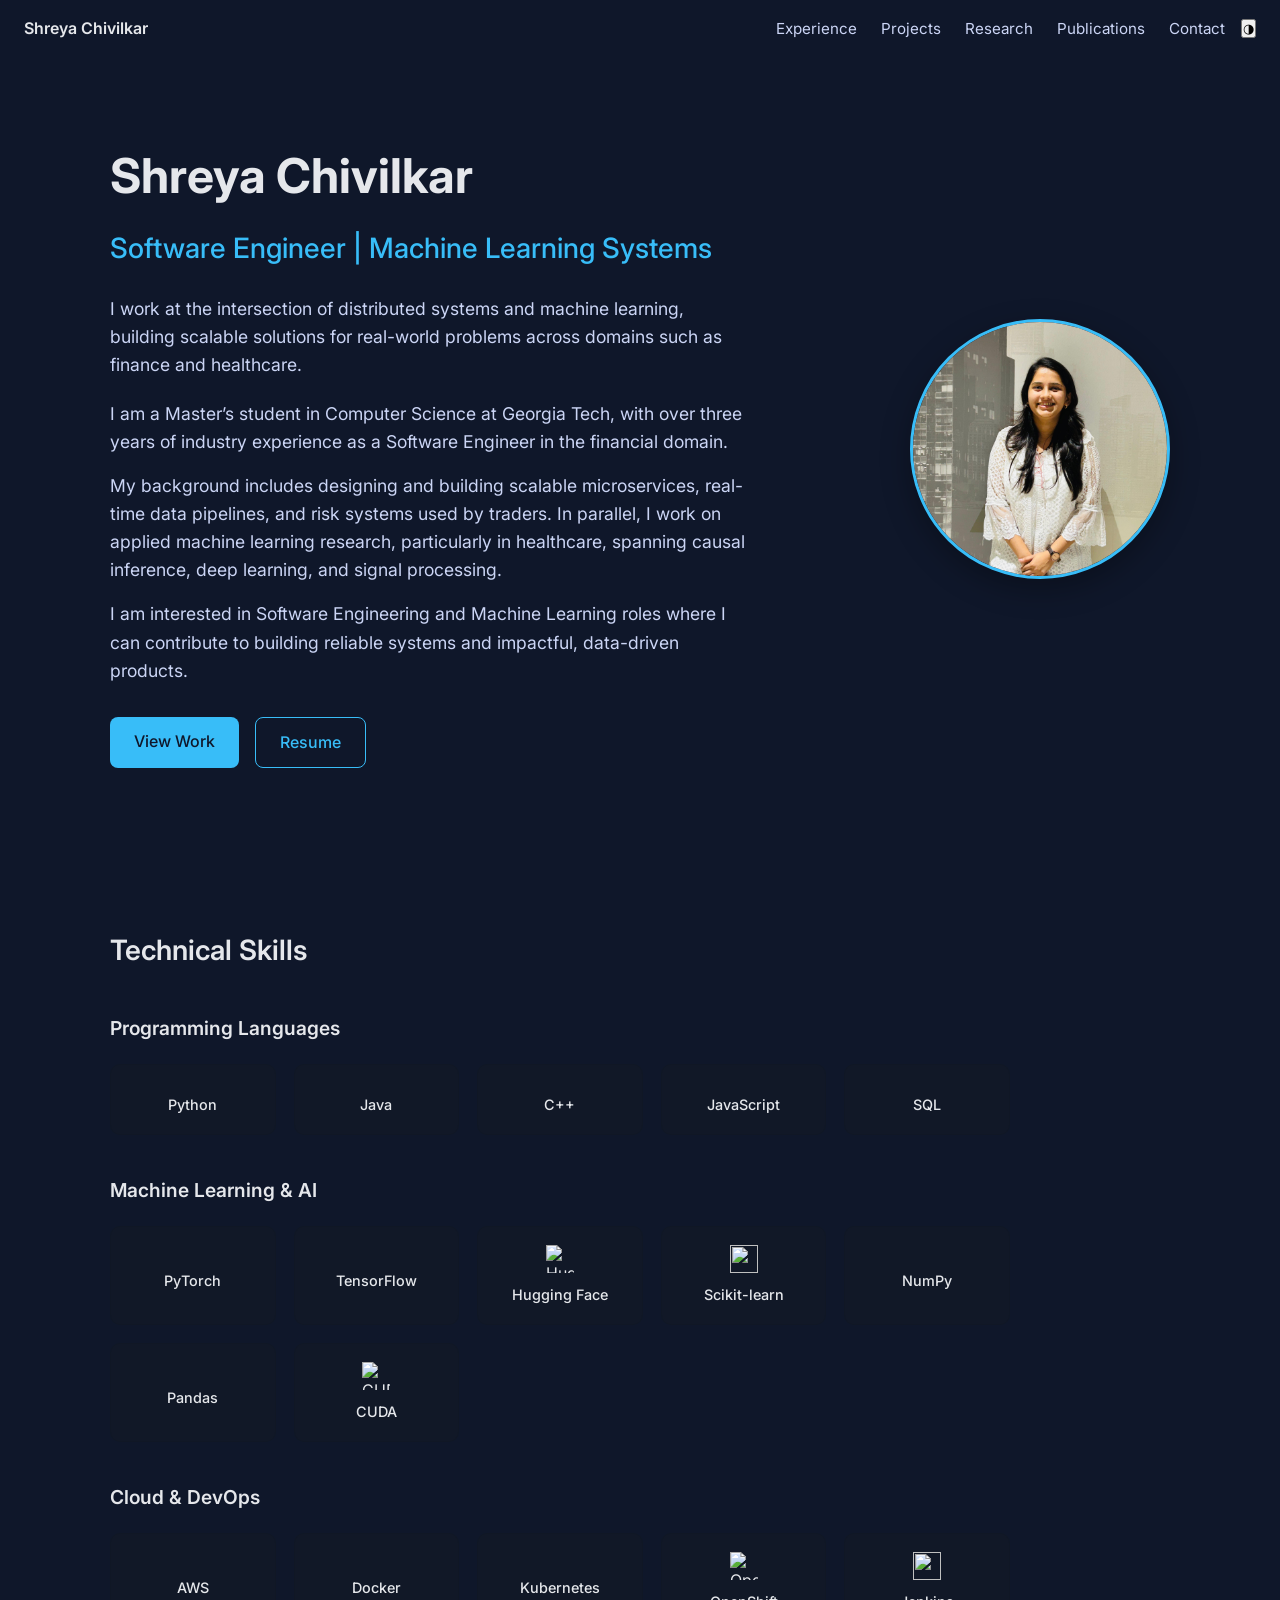
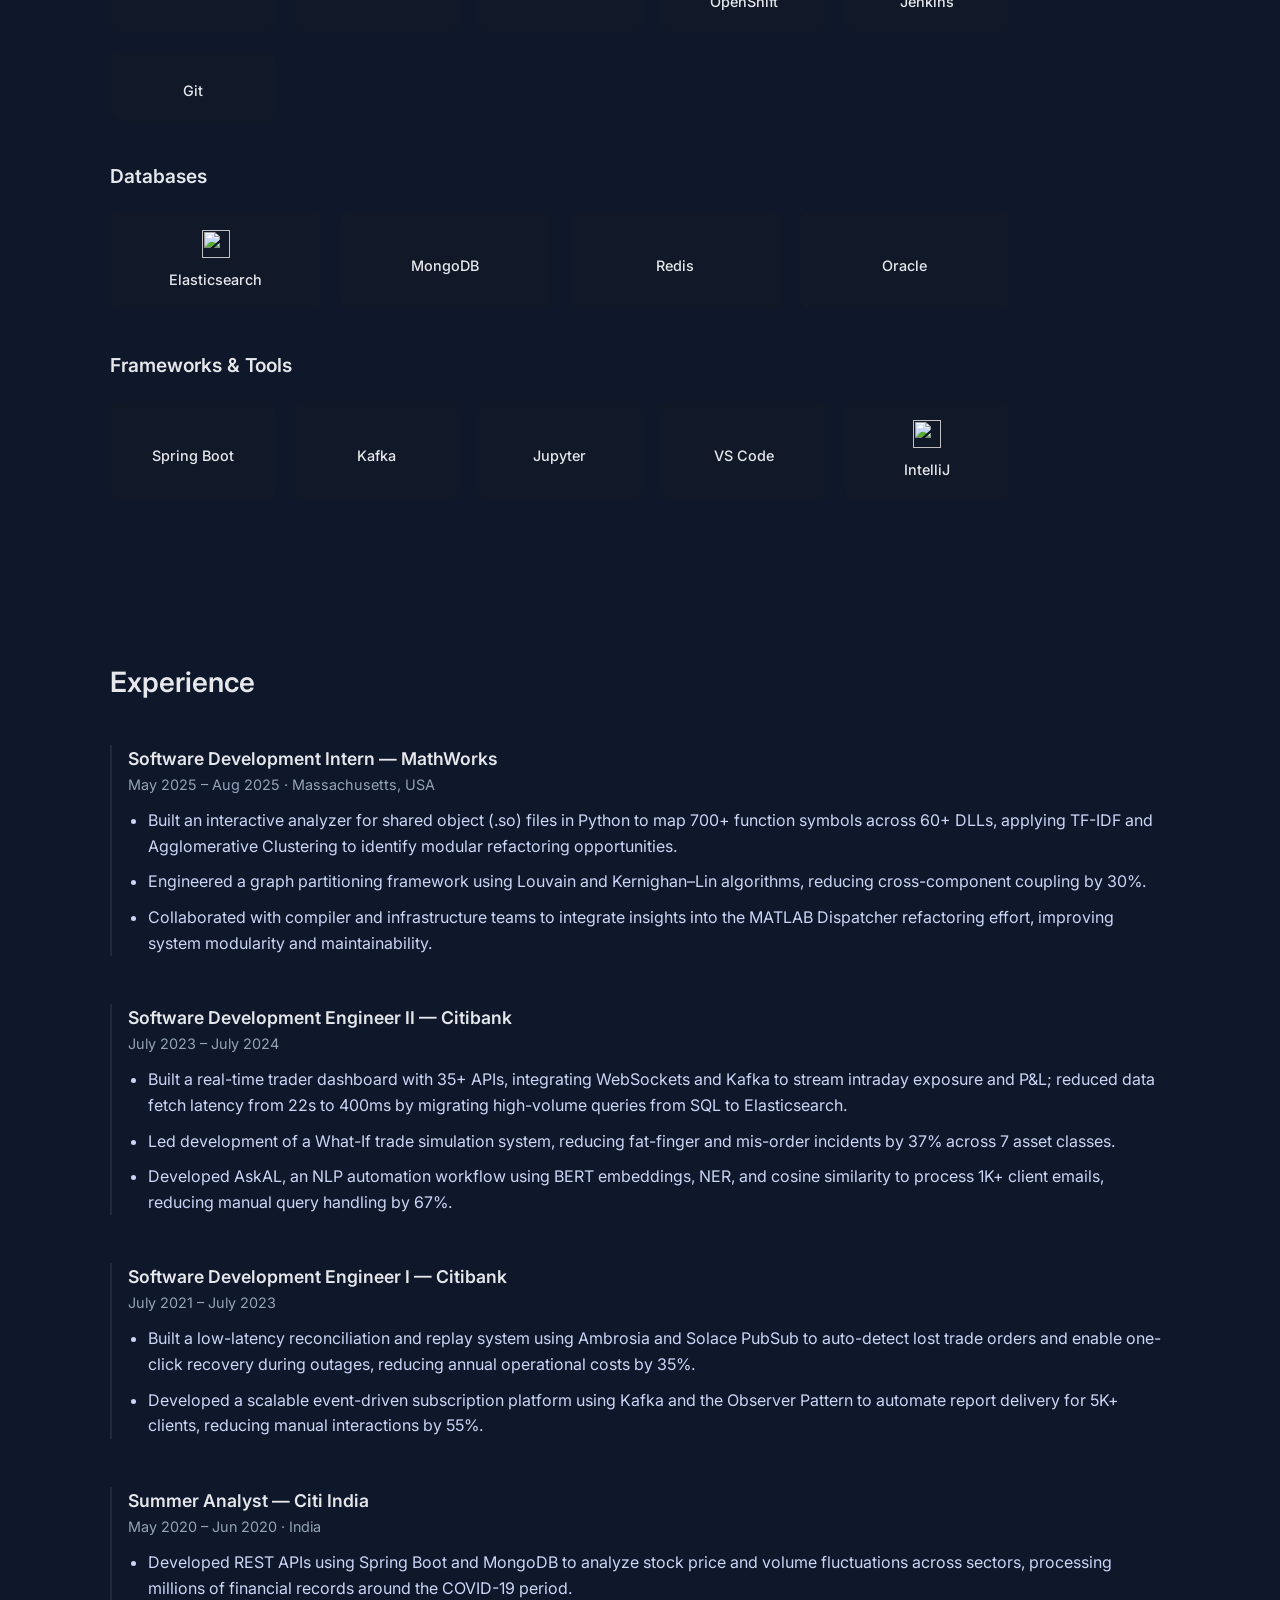
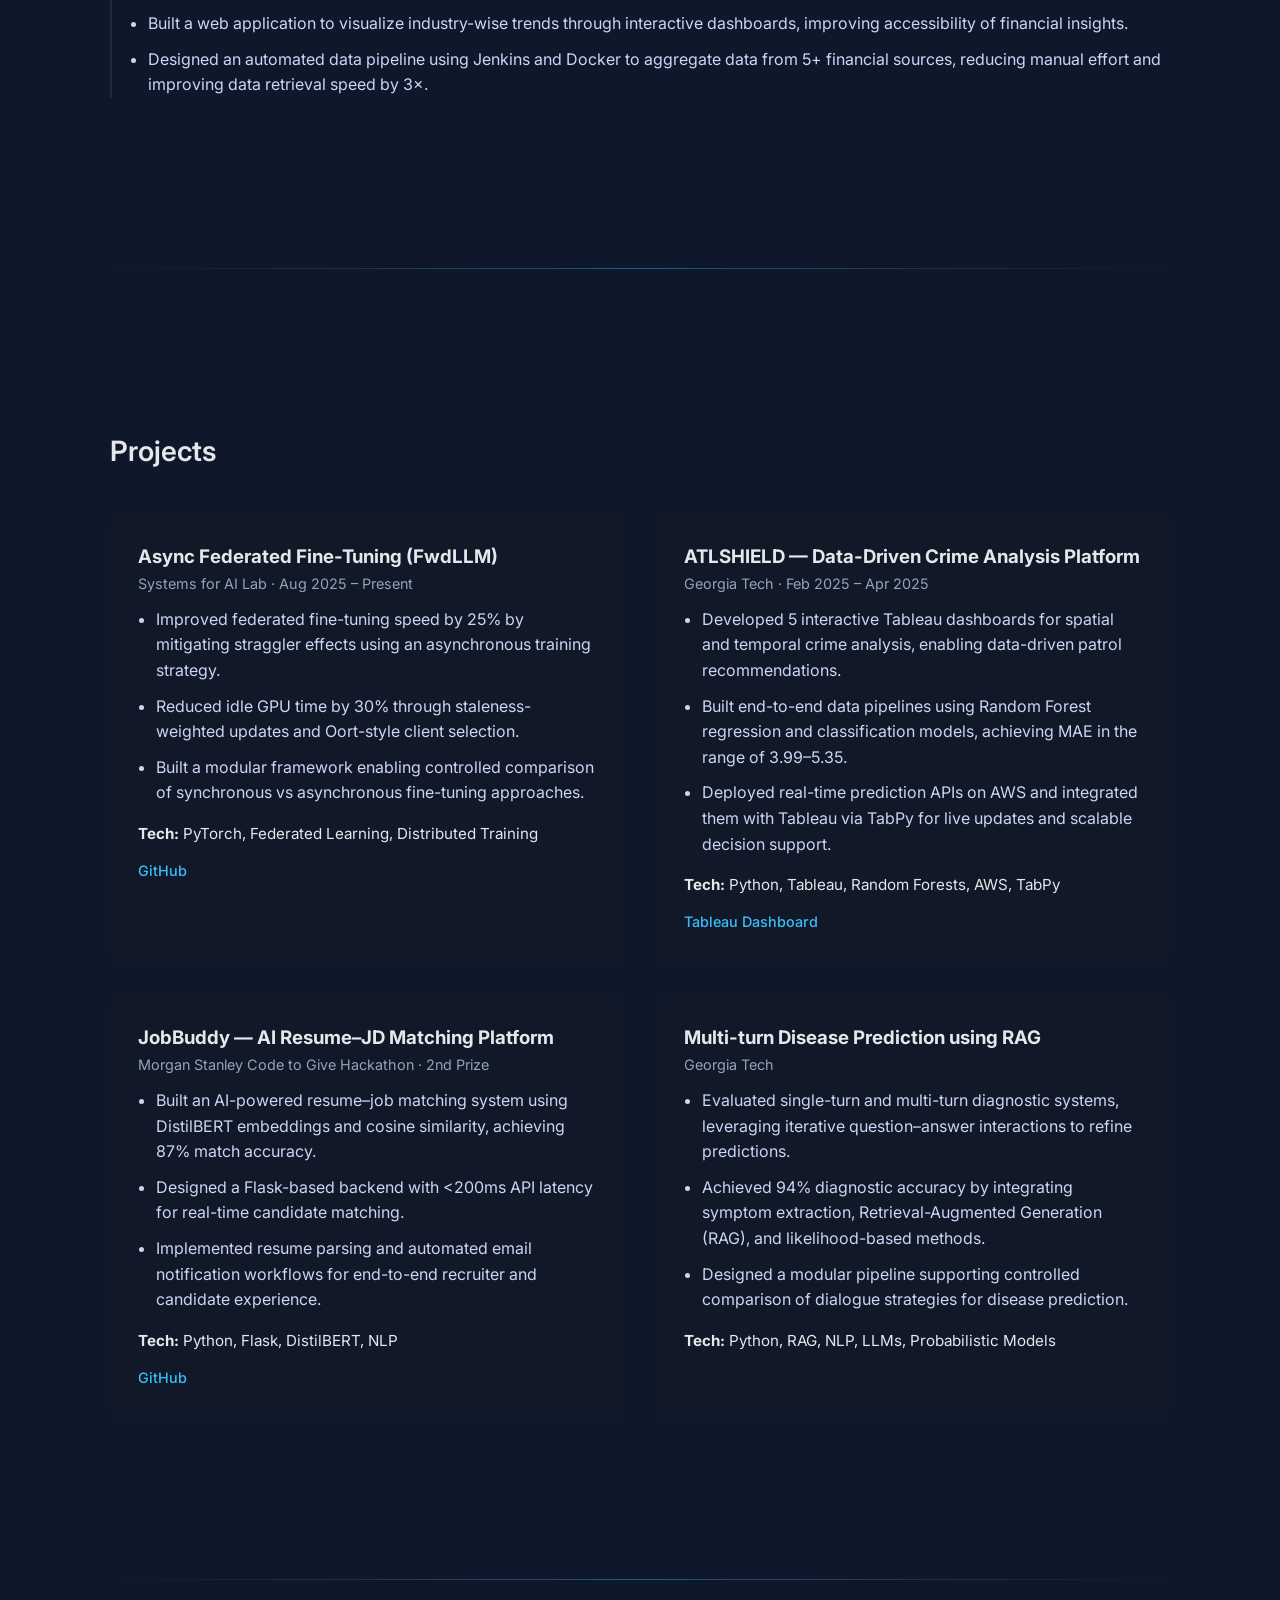
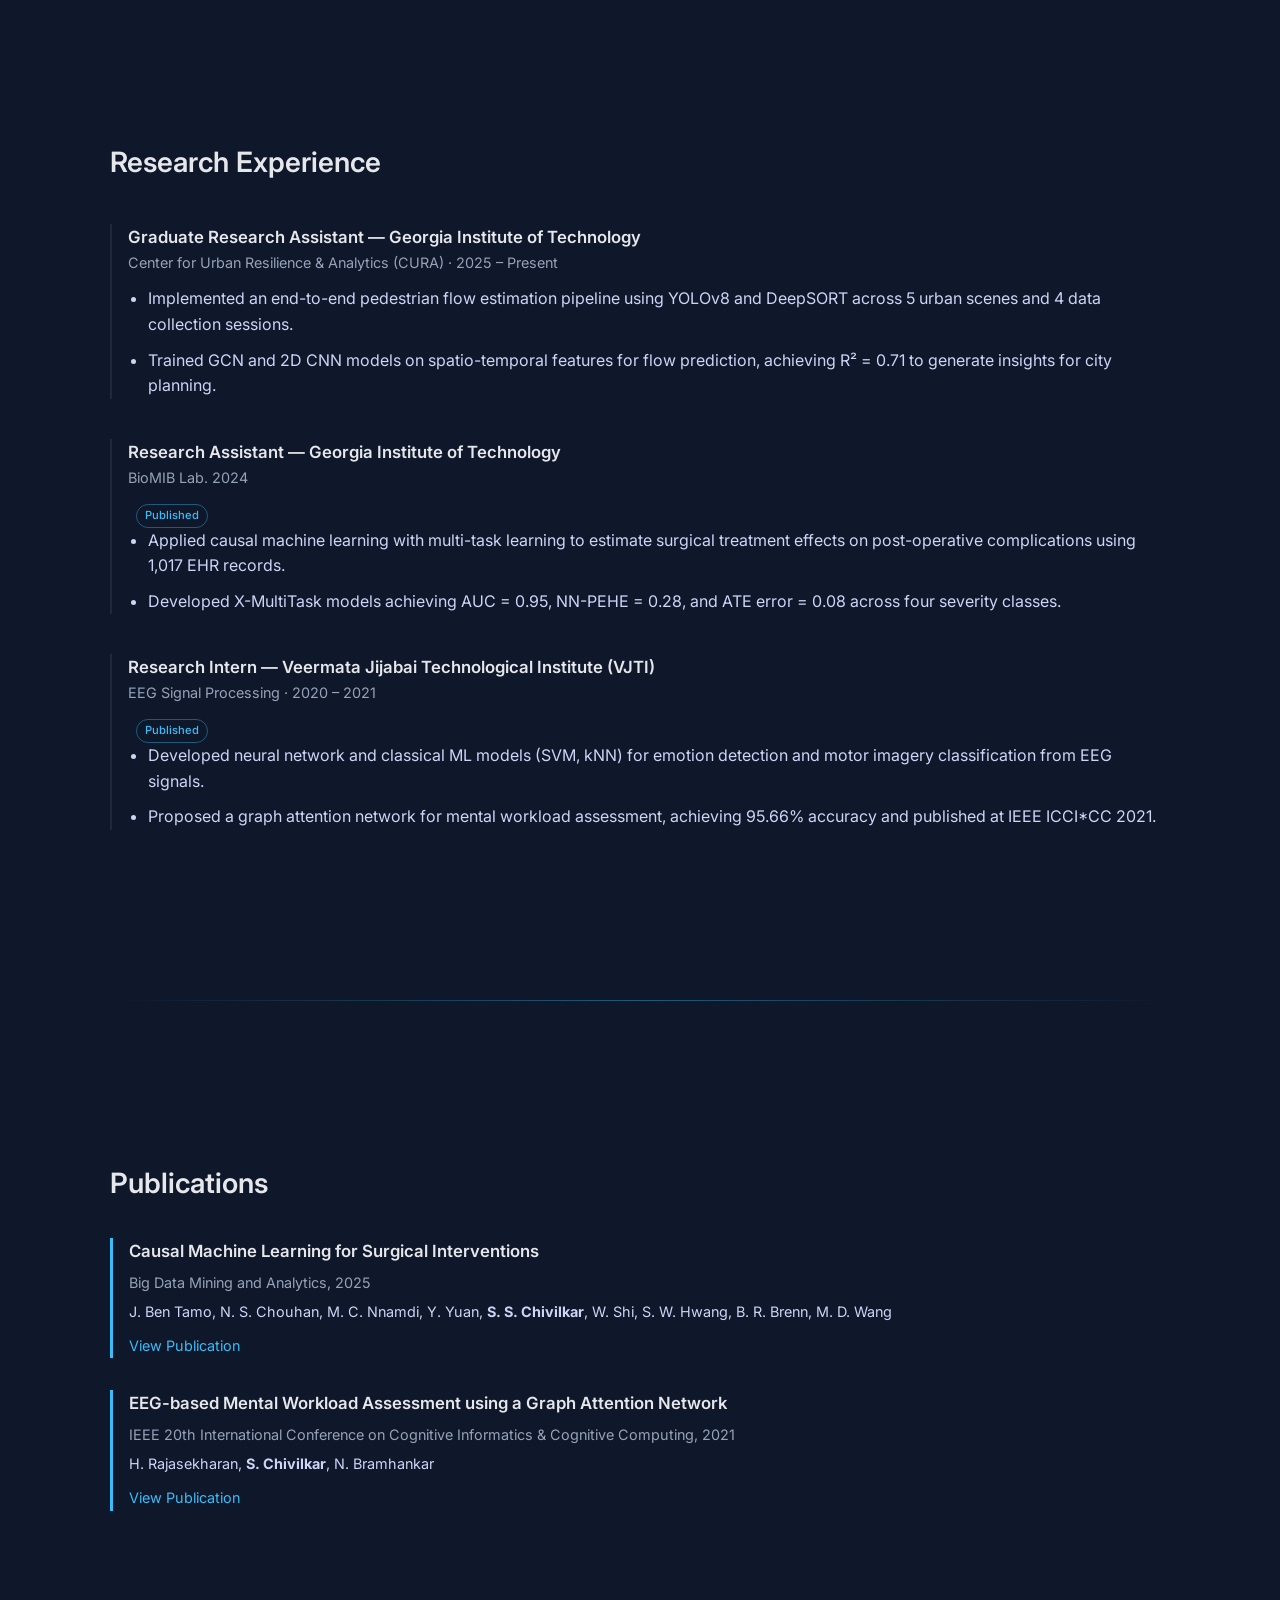
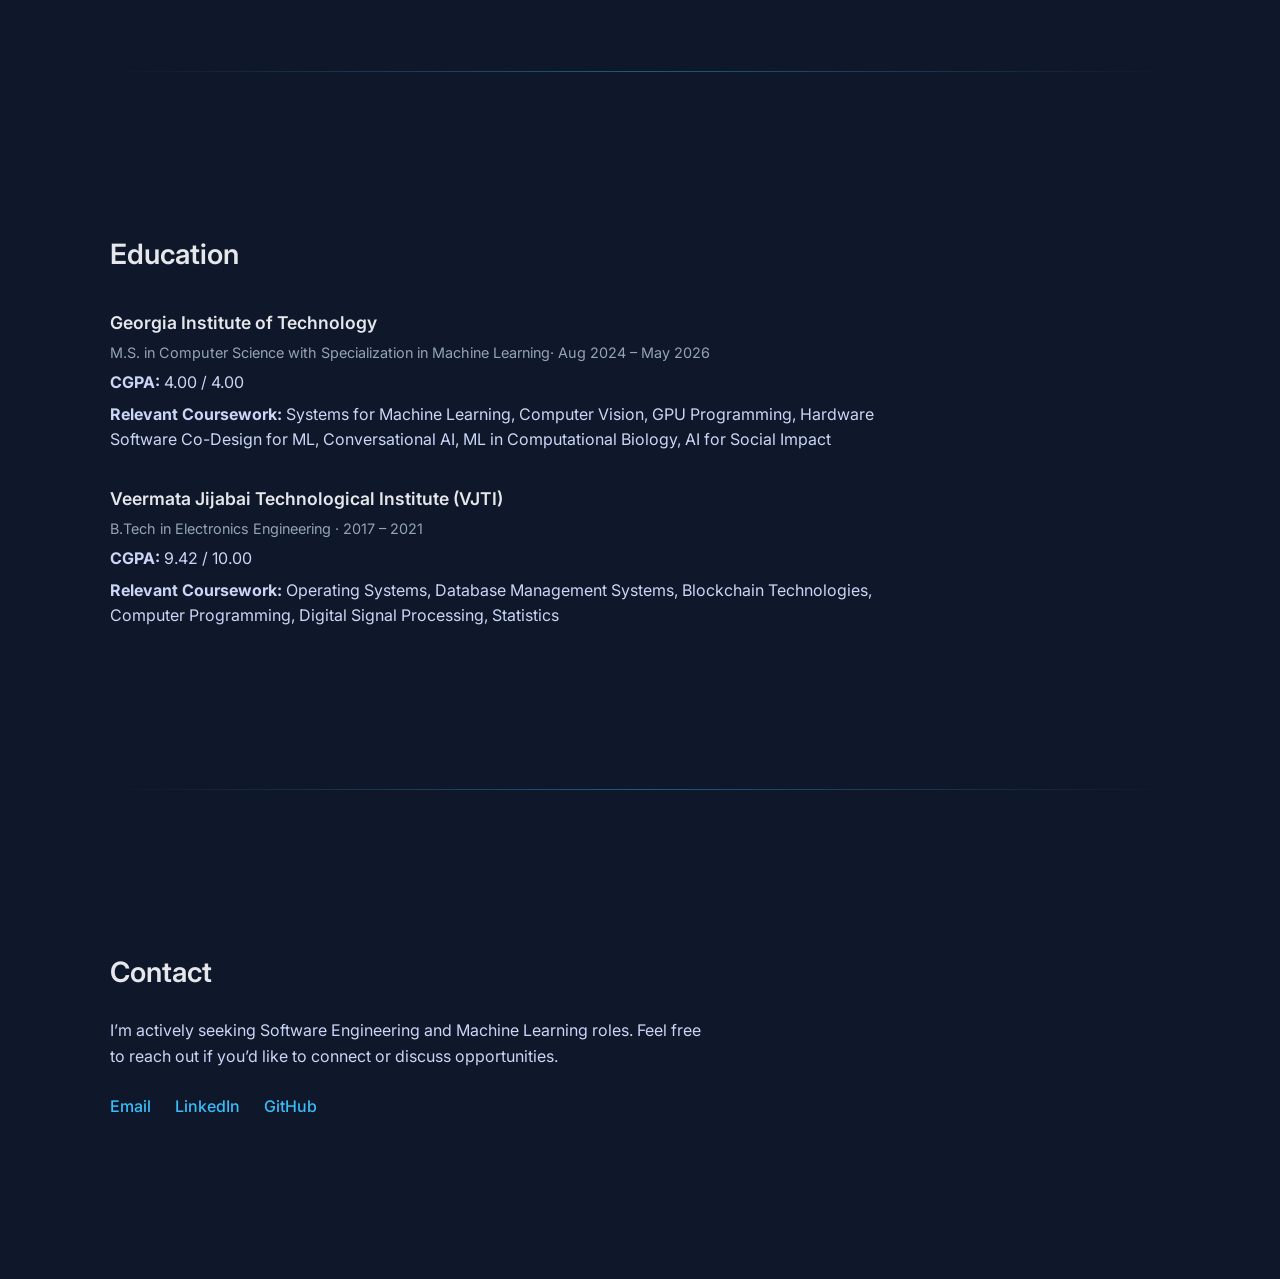
==== index.html @ 99766d51 "Added icons for skills" ====
<!DOCTYPE html>
<html lang="en">

<head>
    <meta charset="UTF-8" />
    <meta name="viewport" content="width=device-width, initial-scale=1.0" />
    <title>Shreya Chivilkar | Software Engineer</title>
    <link rel="preconnect" href="https://fonts.googleapis.com">
    <link rel="preconnect" href="https://fonts.gstatic.com" crossorigin>
    <link href="https://fonts.googleapis.com/css2?family=Inter:wght@300;400;500;600;700&display=swap" rel="stylesheet">
    <link rel="stylesheet" href="https://cdn.jsdelivr.net/gh/devicons/devicon@latest/devicon.min.css">
    <link rel="stylesheet" href="css/main.css" />
    <script src="js/main.js" defer></script>
</head>

<body>

    <header id="header">
        <nav class="navbar">
            <div class="nav-logo">Shreya Chivilkar</div>

            <button class="nav-toggle">☰</button>

            <div class="nav-right">
                <ul class="nav-links">
                    <li><a href="#experience">Experience</a></li>
                    <li><a href="#projects">Projects</a></li>
                    <li><a href="#research">Research</a></li>
                    <li><a href="#publications">Publications</a></li>
                    <li><a href="#contact">Contact</a></li>
                </ul>

                <button id="theme-toggle" class="theme-toggle" aria-label="Toggle theme">
                    ◑
                </button>

            </div>
        </nav>


    </header>


    <main>
        <section id="hero">
            <div class="hero-container">

                <div class="hero-text">
                    <h1>Shreya Chivilkar</h1>

                    <h2>Software Engineer | Machine Learning Systems</h2>

                    <p class="hero-tagline">
                        I work at the intersection of distributed systems and machine learning,
                        building scalable solutions for real-world problems across domains such
                        as finance and healthcare.
                    </p>

                    <div class="hero-about">
                        <p>
                            I am a Master’s student in Computer Science at Georgia Tech, with over three
                            years of industry experience as a Software Engineer in the financial domain.
                        </p>

                        <p>
                            My background includes designing and building scalable microservices,
                            real-time data pipelines, and risk systems used by traders. In parallel,
                            I work on applied machine learning research, particularly in healthcare,
                            spanning causal inference, deep learning, and signal processing.
                        </p>

                        <p>
                            I am interested in Software Engineering and Machine Learning roles where
                            I can contribute to building reliable systems and impactful,
                            data-driven products.
                        </p>
                    </div>

                    <div class="hero-actions">
                        <a href="#projects" class="btn primary">View Work</a>
                        <a href="assets/resume/Shreya_Chivilkar_Resume.pdf" class="btn secondary"
                            target="_blank">Resume</a>
                    </div>
                </div>

                <div class="hero-photo">
                    <img src="assets/images/shreya.jpeg" alt="Shreya Chivilkar">
                </div>

            </div>
        </section>



        <section id="skills" class="fade-in">

            <h2>Technical Skills</h2>

            <div class="skills-section">

                <h3>Programming Languages</h3>
                <div class="skills-grid-icons">

                    <div class="skill-tile">
                        <i class="devicon-python-plain colored"></i>
                        <span>Python</span>
                    </div>

                    <div class="skill-tile">
                        <i class="devicon-java-plain colored"></i>
                        <span>Java</span>
                    </div>

                    <div class="skill-tile">
                        <i class="devicon-cplusplus-plain colored"></i>
                        <span>C++</span>
                    </div>

                    <div class="skill-tile">
                        <i class="devicon-javascript-plain colored"></i>
                        <span>JavaScript</span>
                    </div>

                    <div class="skill-tile">
                        <i class="devicon-mysql-plain colored"></i>
                        <span>SQL</span>
                    </div>

                </div>


                <h3>Machine Learning & AI</h3>
                <div class="skills-grid-icons">

                    <div class="skill-tile">
                        <i class="devicon-pytorch-original colored"></i>
                        <span>PyTorch</span>
                    </div>

                    <div class="skill-tile">
                        <i class="devicon-tensorflow-original colored"></i>
                        <span>TensorFlow</span>
                    </div>

                    <div class="skill-tile">

                        <img src="https://cdn.simpleicons.org/huggingface" class="skill-icon" alt="Hugging Face">

                        <span>Hugging Face</span>

                    </div>
                    <div class="skill-tile">
                        <img src="https://cdn.simpleicons.org/scikitlearn" class="skill-icon">
                        <span>Scikit-learn</span>

                    </div>

                    <div class="skill-tile">
                        <i class="devicon-numpy-plain colored"></i>
                        <span>NumPy</span>
                    </div>


                    <div class="skill-tile">
                        <i class="devicon-pandas-plain colored"></i>
                        <span>Pandas</span>
                    </div>

                    <div class="skill-tile">

                        <img src="https://cdn.simpleicons.org/nvidia" class="skill-icon" alt="CUDA">

                        <span>CUDA</span>

                    </div>

                </div>


                <h3>Cloud & DevOps</h3>
                <div class="skills-grid-icons">

                    <div class="skill-tile">
                        <i class="devicon-amazonwebservices-plain colored"></i>
                        <span>AWS</span>
                    </div>

                    <div class="skill-tile">
                        <i class="devicon-docker-plain colored"></i>
                        <span>Docker</span>
                    </div>

                    <div class="skill-tile">
                        <i class="devicon-kubernetes-plain colored"></i>
                        <span>Kubernetes</span>
                    </div>

                    <div class="skill-tile">

                        <img src="https://cdn.simpleicons.org/redhatopenshift" class="skill-icon" alt="OpenShift">

                        <span>OpenShift</span>

                    </div>


                    <div class="skill-tile">
                        <img src="https://cdn.simpleicons.org/jenkins" class="skill-icon">
                        <span>Jenkins</span>

                    </div>


                    <div class="skill-tile">
                        <i class="devicon-git-plain colored"></i>
                        <span>Git</span>
                    </div>

                </div>


                <h3>Databases</h3>
                <div class="skills-grid-icons">

                    <div class="skill-tile">

                        <img src="https://cdn.simpleicons.org/elasticsearch" class="skill-icon">
                        <span>Elasticsearch</span>


                    </div>


                    <div class="skill-tile">
                        <i class="devicon-mongodb-plain colored"></i>
                        <span>MongoDB</span>
                    </div>

                    <div class="skill-tile">
                        <i class="devicon-redis-plain colored"></i>
                        <span>Redis</span>
                    </div>

                    <div class="skill-tile">
                        <i class="devicon-oracle-original colored"></i>
                        <span>Oracle</span>
                    </div>

                </div>

                <h3>Frameworks & Tools</h3>

                <div class="skills-grid-icons">

                    <div class="skill-tile">
                        <i class="devicon-spring-plain colored"></i>
                        <span>Spring Boot</span>
                    </div>

                    <div class="skill-tile">
                        <i class="devicon-apachekafka-original colored"></i>
                        <span>Kafka</span>
                    </div>

                    <div class="skill-tile">
                        <i class="devicon-jupyter-plain colored"></i>
                        <span>Jupyter</span>
                    </div>

                    <div class="skill-tile">
                        <i class="devicon-vscode-plain colored"></i>
                        <span>VS Code</span>
                    </div>

                    <div class="skill-tile">
                        <img src="https://cdn.simpleicons.org/intellijidea" class="skill-icon">
                        <span>IntelliJ</span>

                    </div>
                </div>
            </div>

        </section>


        <section id="experience" class="fade-in">
            <h2>Experience</h2>

            <div class="experience-item">
                <h3>Software Development Intern — MathWorks</h3>
                <span class="experience-meta">May 2025 – Aug 2025 · Massachusetts, USA</span>
                <ul>
                    <li>
                        Built an interactive analyzer for shared object (.so) files in Python to
                        map 700+ function symbols across 60+ DLLs, applying TF-IDF and Agglomerative
                        Clustering to identify modular refactoring opportunities.
                    </li>
                    <li>
                        Engineered a graph partitioning framework using Louvain and Kernighan–Lin
                        algorithms, reducing cross-component coupling by 30%.
                    </li>
                    <li>
                        Collaborated with compiler and infrastructure teams to integrate insights
                        into the MATLAB Dispatcher refactoring effort, improving system modularity
                        and maintainability.
                    </li>
                </ul>
            </div>

            <div class="experience-item">
                <h3>Software Development Engineer II — Citibank</h3>
                <span class="experience-meta">July 2023 – July 2024</span>
                <ul>
                    <li>
                        Built a real-time trader dashboard with 35+ APIs, integrating WebSockets
                        and Kafka to stream intraday exposure and P&L; reduced data fetch latency
                        from 22s to 400ms by migrating high-volume queries from SQL to Elasticsearch.
                    </li>
                    <li>
                        Led development of a What-If trade simulation system, reducing fat-finger
                        and mis-order incidents by 37% across 7 asset classes.
                    </li>
                    <li>
                        Developed AskAL, an NLP automation workflow using BERT embeddings, NER,
                        and cosine similarity to process 1K+ client emails, reducing manual
                        query handling by 67%.
                    </li>
                </ul>
            </div>

            <div class="experience-item">
                <h3>Software Development Engineer I — Citibank</h3>
                <span class="experience-meta">July 2021 – July 2023</span>
                <ul>
                    <li>
                        Built a low-latency reconciliation and replay system using Ambrosia and
                        Solace PubSub to auto-detect lost trade orders and enable one-click recovery
                        during outages, reducing annual operational costs by 35%.
                    </li>
                    <li>
                        Developed a scalable event-driven subscription platform using Kafka and
                        the Observer Pattern to automate report delivery for 5K+ clients, reducing
                        manual interactions by 55%.
                    </li>
                </ul>
            </div>
            <div class="experience-item">
                <h3>Summer Analyst — Citi India</h3>
                <span class="experience-meta">May 2020 – Jun 2020 · India</span>
                <ul>
                    <li>
                        Developed REST APIs using Spring Boot and MongoDB to analyze stock price
                        and volume fluctuations across sectors, processing millions of financial
                        records around the COVID-19 period.
                    </li>
                    <li>
                        Built a web application to visualize industry-wise trends through
                        interactive dashboards, improving accessibility of financial insights.
                    </li>
                    <li>
                        Designed an automated data pipeline using Jenkins and Docker to aggregate
                        data from 5+ financial sources, reducing manual effort and improving data
                        retrieval speed by 3×.
                    </li>
                </ul>
            </div>

        </section>

        <div class="section-divider"></div>

        <section id="projects" class="fade-in">
            <h2>Projects</h2>

            <div class="projects-grid">

                <div class="project-card">
                    <h3>Async Federated Fine-Tuning (FwdLLM)</h3>
                    <span class="project-meta">Systems for AI Lab · Aug 2025 – Present</span>
                    <ul>
                        <li>
                            Improved federated fine-tuning speed by 25% by mitigating straggler
                            effects using an asynchronous training strategy.
                        </li>
                        <li>
                            Reduced idle GPU time by 30% through staleness-weighted updates and
                            Oort-style client selection.
                        </li>
                        <li>
                            Built a modular framework enabling controlled comparison of synchronous
                            vs asynchronous fine-tuning approaches.
                        </li>
                    </ul>
                    <p class="project-tech">
                        <strong>Tech:</strong> PyTorch, Federated Learning, Distributed Training
                    </p>
                    <p class="project-links">
                        <a href="https://github.com/dhruvsgarg/flame/tree/dg-fork-main" target="_blank">GitHub</a>
                    </p>

                </div>

                <div class="project-card">
                    <h3>ATLSHIELD — Data-Driven Crime Analysis Platform</h3>
                    <span class="project-meta">Georgia Tech · Feb 2025 – Apr 2025</span>
                    <ul>
                        <li>
                            Developed 5 interactive Tableau dashboards for spatial and temporal
                            crime analysis, enabling data-driven patrol recommendations.
                        </li>
                        <li>
                            Built end-to-end data pipelines using Random Forest regression and
                            classification models, achieving MAE in the range of 3.99–5.35.
                        </li>
                        <li>
                            Deployed real-time prediction APIs on AWS and integrated them with
                            Tableau via TabPy for live updates and scalable decision support.
                        </li>
                    </ul>
                    <p class="project-tech">
                        <strong>Tech:</strong> Python, Tableau, Random Forests, AWS, TabPy
                    </p>
                    <p class="project-links">
                        <a href="https://public.tableau.com/app/profile/shreya.chivilkar/viz/Final_CrimeAnalysisAtlantaDashboard/Story1"
                            target="_blank">Tableau Dashboard</a>
                    </p>

                </div>

                <div class="project-card">
                    <h3>JobBuddy — AI Resume–JD Matching Platform</h3>
                    <span class="project-meta">Morgan Stanley Code to Give Hackathon · 2nd Prize</span>
                    <ul>
                        <li>
                            Built an AI-powered resume–job matching system using DistilBERT
                            embeddings and cosine similarity, achieving 87% match accuracy.
                        </li>
                        <li>
                            Designed a Flask-based backend with &lt;200ms API latency for real-time
                            candidate matching.
                        </li>
                        <li>
                            Implemented resume parsing and automated email notification workflows
                            for end-to-end recruiter and candidate experience.
                        </li>
                    </ul>
                    <p class="project-tech">
                        <strong>Tech:</strong> Python, Flask, DistilBERT, NLP
                    </p>
                    <p class="project-links">
                        <a href="https://github.com/ShreyaChivilkar/alpfa-team2" target="_blank">GitHub</a>
                    </p>

                </div>

                <div class="project-card">
                    <h3>Multi-turn Disease Prediction using RAG</h3>
                    <span class="project-meta">Georgia Tech</span>
                    <ul>
                        <li>
                            Evaluated single-turn and multi-turn diagnostic systems, leveraging
                            iterative question–answer interactions to refine predictions.
                        </li>
                        <li>
                            Achieved 94% diagnostic accuracy by integrating symptom extraction,
                            Retrieval-Augmented Generation (RAG), and likelihood-based methods.
                        </li>
                        <li>
                            Designed a modular pipeline supporting controlled comparison of
                            dialogue strategies for disease prediction.
                        </li>
                    </ul>
                    <p class="project-tech">
                        <strong>Tech:</strong> Python, RAG, NLP, LLMs, Probabilistic Models
                    </p>
                </div>
            </div>
        </section>

        <div class="section-divider"></div>

        <section id="research" class="fade-in">
            <h2>Research Experience</h2>

            <div class="research-item">
                <h3>Graduate Research Assistant — Georgia Institute of Technology</h3>
                <span class="research-meta">
                    Center for Urban Resilience & Analytics (CURA) · 2025 – Present
                </span>
                <ul>
                    <li>
                        Implemented an end-to-end pedestrian flow estimation pipeline using
                        YOLOv8 and DeepSORT across 5 urban scenes and 4 data collection sessions.
                    </li>
                    <li>
                        Trained GCN and 2D CNN models on spatio-temporal features for flow
                        prediction, achieving R² = 0.71 to generate insights for city planning.
                    </li>
                </ul>
            </div>

            <div class="research-item">
                <h3>Research Assistant — Georgia Institute of Technology</h3>
                <span class="research-meta">BioMIB Lab. 2024</span>
                <span class="pub-tag">Published</span>

                <ul>
                    <li>
                        Applied causal machine learning with multi-task learning to estimate
                        surgical treatment effects on post-operative complications using
                        1,017 EHR records.
                    </li>
                    <li>
                        Developed X-MultiTask models achieving AUC = 0.95, NN-PEHE = 0.28,
                        and ATE error = 0.08 across four severity classes.
                    </li>
                </ul>
            </div>

            <div class="research-item">
                <h3>Research Intern — Veermata Jijabai Technological Institute (VJTI)</h3>
                <span class="research-meta">EEG Signal Processing · 2020 – 2021</span>
                <span class="pub-tag">Published</span>

                <ul>
                    <li>
                        Developed neural network and classical ML models (SVM, kNN) for
                        emotion detection and motor imagery classification from EEG signals.
                    </li>
                    <li>
                        Proposed a graph attention network for mental workload assessment,
                        achieving 95.66% accuracy and published at IEEE ICCI*CC 2021.
                    </li>
                </ul>
            </div>
        </section>

        <div class="section-divider"></div>

        <section id="publications" class="fade-in">
            <h2>Publications</h2>

            <div class="pub-item">
                <h3>Causal Machine Learning for Surgical Interventions</h3>
                <p class="pub-meta">
                    Big Data Mining and Analytics, 2025
                </p>
                <p class="pub-authors">
                    J. Ben Tamo, N. S. Chouhan, M. C. Nnamdi, Y. Yuan, <strong>S. S. Chivilkar</strong>,
                    W. Shi, S. W. Hwang, B. R. Brenn, M. D. Wang
                </p>
                <a href="https://www.arxiv.org/abs/2509.19705" target="_blank" class="pub-link">
                    View Publication
                </a>
            </div>

            <div class="pub-item">
                <h3>EEG-based Mental Workload Assessment using a Graph Attention Network</h3>
                <p class="pub-meta">
                    IEEE 20th International Conference on Cognitive Informatics & Cognitive Computing, 2021
                </p>
                <p class="pub-authors">
                    H. Rajasekharan, <strong>S. Chivilkar</strong>, N. Bramhankar
                </p>
                <a href="https://ieeexplore.ieee.org/document/9811325" target="_blank" class="pub-link">
                    View Publication
                </a>
            </div>
        </section>

        <div class="section-divider"></div>

        <section id="education" class="fade-in">
            <h2>Education</h2>

            <div class="education-item">
                <h3>Georgia Institute of Technology</h3>
                <span class="education-meta">
                    M.S. in Computer Science with Specialization in Machine Learning· Aug 2024 – May 2026
                </span>
                <p>
                    <strong>CGPA:</strong> 4.00 / 4.00
                </p>
                <p>
                    <strong>Relevant Coursework:</strong>
                    Systems for Machine Learning, Computer Vision,
                    GPU Programming, Hardware Software Co-Design for ML, Conversational AI, ML in Computational Biology,
                    AI for Social Impact
                </p>
            </div>

            <div class="education-item">
                <h3>Veermata Jijabai Technological Institute (VJTI)</h3>
                <span class="education-meta">
                    B.Tech in Electronics Engineering · 2017 – 2021
                </span>
                <p>
                    <strong>CGPA:</strong> 9.42 / 10.00
                </p>
                <p>
                    <strong>Relevant Coursework:</strong>
                    Operating Systems, Database Management Systems, Blockchain Technologies, Computer Programming,
                    Digital Signal Processing, Statistics
                </p>
            </div>
        </section>


        <div class="section-divider"></div>


        <section id="contact" class="fade-in">
            <h2>Contact</h2>

            <p>
                I’m actively seeking Software Engineering and Machine Learning roles.
                Feel free to reach out if you’d like to connect or discuss opportunities.
            </p>

            <div class="contact-links">
                <a href="mailto:schivilkar3@gatech.edu">Email</a>
                <a href="https://www.linkedin.com/in/shreya-chivilkar/" target="_blank">LinkedIn</a>
                <a href="https://github.com/ShreyaChivilkar" target="_blank">GitHub</a>
            </div>
        </section>

    </main>

    <footer id="footer"></footer>

</body>

</html>
---- css/main.css ----
/* =====================================================
   THEME VARIABLES
   ===================================================== */

/* Dark theme (default) */
:root {
  --bg-primary: #0f172a;
  --bg-secondary: #111827;
  --bg-navbar: rgba(15, 23, 42, 0.95);

  --text-primary: #e5e7eb;
  --text-secondary: #cbd5f5;
  --text-muted: #94a3b8;

  --accent: #38bdf8;
  --accent-hover: #0ea5e9;

  --border-subtle: #1e293b;

  --shadow-soft: 0 10px 30px rgba(0, 0, 0, 0.35);
  --shadow-strong: 0 20px 40px rgba(0, 0, 0, 0.4);
}

/* Light theme */
[data-theme="light"] {
  --bg-primary: #ffffff;
  --bg-secondary: #f8fafc;
  --bg-navbar: rgba(255, 255, 255, 0.95);

  --text-primary: #0f172a;
  --text-secondary: #334155;
  --text-muted: #64748b;

  --accent: #0284c7;
  --accent-hover: #0369a1;

  --border-subtle: #e2e8f0;

  --shadow-soft: 0 10px 30px rgba(0, 0, 0, 0.08);
  --shadow-strong: 0 20px 40px rgba(0, 0, 0, 0.12);
}

/* =====================================================
   BASE RESET
   ===================================================== */

* {
  margin: 0;
  padding: 0;
  box-sizing: border-box;
}

body {
  font-family: 'Inter', system-ui, -apple-system, BlinkMacSystemFont, sans-serif;
  background-color: var(--bg-primary);
  color: var(--text-primary);
  line-height: 1.6;
}

/* =====================================================
   LAYOUT
   ===================================================== */

main {
  max-width: 1100px;
  margin: 0 auto;
  padding: 0 20px;
}

section {
  padding: 80px 0;
}

/* =====================================================
   TYPOGRAPHY
   ===================================================== */

h1 {
  font-size: 3rem;
  font-weight: 700;
  margin-bottom: 12px;
}

h2 {
  font-size: 1.75rem;
  font-weight: 600;
  margin-bottom: 24px;
}

p {
  font-size: 1rem;
  color: var(--text-secondary);
  max-width: 800px;
}

/* =====================================================
   HERO
   ===================================================== */

#hero {
  min-height: 70vh;
  display: flex;
  flex-direction: column;
  justify-content: center;
}

#hero h2 {
  color: var(--accent);
  font-weight: 500;
}

#hero p {
  margin-top: 16px;
  font-size: 1.1rem;
}

/* =====================================================
   BUTTONS
   ===================================================== */

.hero-actions {
  margin-top: 32px;
  display: flex;
  gap: 16px;
}

.btn {
  padding: 12px 24px;
  border-radius: 8px;
  font-weight: 500;
  text-decoration: none;
  transition: all 0.2s ease;
}

.btn.primary {
  background-color: var(--accent);
  color: var(--bg-primary);
}

.btn.primary:hover {
  background-color: var(--accent-hover);
}

.btn.secondary {
  border: 1px solid var(--accent);
  color: var(--accent);
}

.btn.secondary:hover {
  background-color: rgba(56, 189, 248, 0.1);
}

/* =====================================================
   FOOTER
   ===================================================== */

footer {
  padding: 40px 20px;
  text-align: center;
  color: var(--text-muted);
  font-size: 0.9rem;
}

#about p {
  margin-bottom: 16px;
}

/* =====================================================
   SKILLS
   ===================================================== */

.skills-grid {
  display: grid;
  grid-template-columns: repeat(3, 1fr);
  gap: 24px;
  margin-top: 32px;
}

@media (max-width: 900px) {
  .skills-grid {
    grid-template-columns: repeat(2, 1fr);
  }
}

@media (max-width: 600px) {
  .skills-grid {
    grid-template-columns: 1fr;
  }
}

.skill-card {
  background-color: var(--bg-secondary);
  border-radius: 12px;
  padding: 24px;
  transition: transform 0.2s ease, box-shadow 0.2s ease;
}

.skill-card:hover {
  transform: translateY(-4px);
  box-shadow: var(--shadow-soft);
}

.skill-card h3 {
  margin-bottom: 12px;
  font-size: 1.1rem;
  color: var(--accent);
}

.skill-card p {
  font-size: 0.95rem;
  color: var(--text-secondary);
}

/* =====================================================
   EXPERIENCE
   ===================================================== */

.experience-item {
  margin-top: 40px;
  padding-left: 16px;
  border-left: 2px solid var(--border-subtle);
}

.experience-item:not(:first-of-type) {
  margin-top: 48px;
}

.experience-item h3 {
  font-size: 1.1rem;
  font-weight: 600;
}

.experience-meta {
  display: block;
  font-size: 0.9rem;
  color: var(--text-muted);
  margin-bottom: 12px;
}

.experience-item ul {
  margin-left: 20px;
}

.experience-item li {
  margin-bottom: 10px;
  color: var(--text-secondary);
}

/* =====================================================
   PROJECTS
   ===================================================== */

.projects-grid {
  display: grid;
  grid-template-columns: repeat(2, 1fr);
  gap: 32px;
  margin-top: 40px;
}

@media (max-width: 900px) {
  .projects-grid {
    grid-template-columns: 1fr;
  }
}

.project-card {
  background-color: var(--bg-secondary);
  border-radius: 14px;
  padding: 28px;
  transition: transform 0.25s ease, box-shadow 0.25s ease;
}

.project-card:hover {
  transform: translateY(-6px);
  box-shadow: var(--shadow-strong);
}

.project-meta {
  display: block;
  font-size: 0.9rem;
  color: var(--text-muted);
  margin-bottom: 12px;
}

.project-card ul {
  margin-left: 18px;
  margin-bottom: 16px;
}

.project-card li {
  margin-bottom: 10px;
  color: var(--text-secondary);
}

.project-tech {
  font-size: 0.95rem;
  color: var(--text-primary);
}

.project-links {
  margin-top: 12px;
}

.project-links a {
  font-size: 0.9rem;
  color: var(--accent);
  text-decoration: none;
  font-weight: 500;
}

.project-links a:hover {
  text-decoration: underline;
}

/* =====================================================
   RESEARCH EXPERIENCE
   ===================================================== */

.research-item {
  margin-top: 40px;
  padding-left: 16px;
  border-left: 2px solid var(--border-subtle);
}

.research-item h3 {
  font-size: 1.05rem;
  font-weight: 600;
}

.research-meta {
  display: block;
  font-size: 0.9rem;
  color: var(--text-muted);
  margin-bottom: 12px;
}

.research-item ul {
  margin-left: 20px;
}

.research-item li {
  margin-bottom: 10px;
  color: var(--text-secondary);
}

/* =====================================================
   PUBLICATIONS
   ===================================================== */

.pub-item {
  margin-top: 32px;
  padding-left: 16px;
  border-left: 3px solid var(--accent);
}

.pub-item h3 {
  font-size: 1.05rem;
  font-weight: 600;
  margin-bottom: 6px;
}

.pub-meta {
  font-size: 0.9rem;
  color: var(--text-muted);
}

.pub-authors {
  font-size: 0.9rem;
  color: var(--text-secondary);
  margin: 6px 0 10px;
}

.pub-link {
  font-size: 0.9rem;
  color: var(--accent);
  text-decoration: none;
}

.pub-link:hover {
  text-decoration: underline;
}

/* Publication tag */
.pub-tag {
  display: inline-block;
  margin-left: 8px;
  padding: 2px 8px;
  font-size: 0.7rem;
  font-weight: 500;
  color: var(--accent);
  border: 1px solid rgba(56, 189, 248, 0.4);
  border-radius: 999px;
}

/* =====================================================
   EDUCATION
   ===================================================== */

.education-item {
  margin-top: 32px;
}

.education-item h3 {
  font-size: 1.1rem;
  font-weight: 600;
}

.education-meta {
  display: block;
  font-size: 0.9rem;
  color: var(--text-muted);
  margin-top: 4px;
}

.education-item p {
  margin-top: 8px;
  color: var(--text-secondary);
}

/* =====================================================
   CONTACT
   ===================================================== */

#contact p {
  max-width: 600px;
  margin-bottom: 24px;
}

.contact-links {
  display: flex;
  gap: 24px;
}

.contact-links a {
  color: var(--accent);
  text-decoration: none;
  font-weight: 500;
}

.contact-links a:hover {
  text-decoration: underline;
}

/* =====================================================
   NAVIGATION
   ===================================================== */

#header {
  position: sticky;
  top: 0;
  z-index: 1000;
}

.navbar {
  display: flex;
  justify-content: space-between;
  align-items: center;
  padding: 16px 24px;
  transition: background-color 0.3s ease, box-shadow 0.3s ease;
}

.navbar.scrolled {
  background-color: var(--bg-navbar);
  box-shadow: var(--shadow-soft);
}

.nav-logo {
  font-weight: 600;
  font-size: 1rem;
  color: var(--text-primary);
}

.nav-links {
  list-style: none;
  display: flex;
  gap: 24px;
}

.nav-links a {
  color: var(--text-secondary);
  text-decoration: none;
  font-size: 0.95rem;
}

.nav-links a:hover {
  color: var(--accent);
}

html {
  scroll-behavior: smooth;
}

/* =====================================================
   MOBILE NAVIGATION
   ===================================================== */

.nav-toggle {
  display: none;
  background: none;
  border: none;
  color: var(--text-primary);
  font-size: 1.4rem;
  cursor: pointer;
}

@media (max-width: 768px) {
  .nav-toggle {
    display: block;
  }

  .nav-links {
    position: absolute;
    top: 64px;
    right: 24px;
    background-color: var(--bg-navbar);
    flex-direction: column;
    gap: 16px;
    padding: 20px;
    border-radius: 12px;
    box-shadow: var(--shadow-soft);
    opacity: 0;
    pointer-events: none;
    transform: translateY(-10px);
    transition: opacity 0.2s ease, transform 0.2s ease;
  }

  .nav-links.open {
    opacity: 1;
    pointer-events: auto;
    transform: translateY(0);
  }
}

/* =====================================================
   SECTION DIVIDER
   ===================================================== */

.section-divider {
  height: 1px;
  margin: 80px 0;
  background: linear-gradient(
    to right,
    transparent,
    rgba(56, 189, 248, 0.4),
    transparent
  );
}

/* =====================================================
   FADE-IN ANIMATION
   ===================================================== */

.fade-in {
  opacity: 0;
  transform: translateY(20px);
  transition: opacity 0.6s ease-out, transform 0.6s ease-out;
}

.fade-in.visible {
  opacity: 1;
  transform: translateY(0);
}

.nav-right {
  display: flex;
  align-items: center;
  gap: 16px;
}
.education-item p {
  margin-top: 6px;
}


/* ---------- HERO LAYOUT ---------- */

.hero-container{
  display:flex;
  align-items:center;
  justify-content:space-between;
  gap:60px;
}

.hero-text{
  flex:1;
  max-width:640px;
}

.hero-tagline{
  margin-top:16px;
  font-size:1.1rem;
}

.hero-about{
  margin-top:20px;
}

.hero-about p{
  margin-bottom:14px;
}

.hero-photo{
  flex-shrink:0;
}

.hero-photo img{
  width:260px;
  height:260px;
  object-fit:cover;
  border-radius:50%;
  border:3px solid var(--accent);
  box-shadow:0 10px 30px rgba(0,0,0,0.3);
}

@media (max-width: 900px){

  .hero-container{
    flex-direction:column-reverse;
    text-align:center;
  }

  .hero-photo img{
    width:200px;
    height:200px;
  }

  .hero-text{
    max-width:100%;
  }

}

/* skills layout */

.skills-section{
margin-top:40px;
}

.skills-section h3{
margin-top:40px;
margin-bottom:20px;
font-size:1.2rem;
font-weight:600;
}

/* grid */

.skills-grid-icons{
display:grid;
grid-template-columns:repeat(auto-fit,minmax(140px,1fr));
gap:18px;
max-width:900px;
}

/* tile */

.skill-tile{
display:flex;
flex-direction:column;
align-items:center;
justify-content:center;

padding:18px;

border-radius:10px;

background:var(--card-bg);

transition:transform .25s ease, box-shadow .25s ease;
}

.skill-tile{
border:1px solid rgba(0,0,0,0.05);
}

.skill-tile i{
font-size:32px;
margin-bottom:8px;
}


[data-theme="dark"] .skill-tile{
border:1px solid rgba(255,255,255,0.05);
}


.skill-tile:hover{

transform:translateY(-6px) scale(1.03);

box-shadow:
0 12px 30px rgba(0,0,0,0.15);

cursor:default;
}


/* icon */

.skill-tile i{
font-size:32px;
margin-bottom:10px;
}


/* label */

.skill-tile span{
font-size:.9rem;
color:var(--text-primary);
font-weight:500;
}

[data-theme="light"] .skill-tile i{
filter:brightness(0.95);
}


:root{
--card-bg:#111827;
}

[data-theme="light"]{
--card-bg:#ffffff;
}


.skill-icon{
width:28px;
height:28px;
object-fit:contain;
margin-bottom:10px;
}
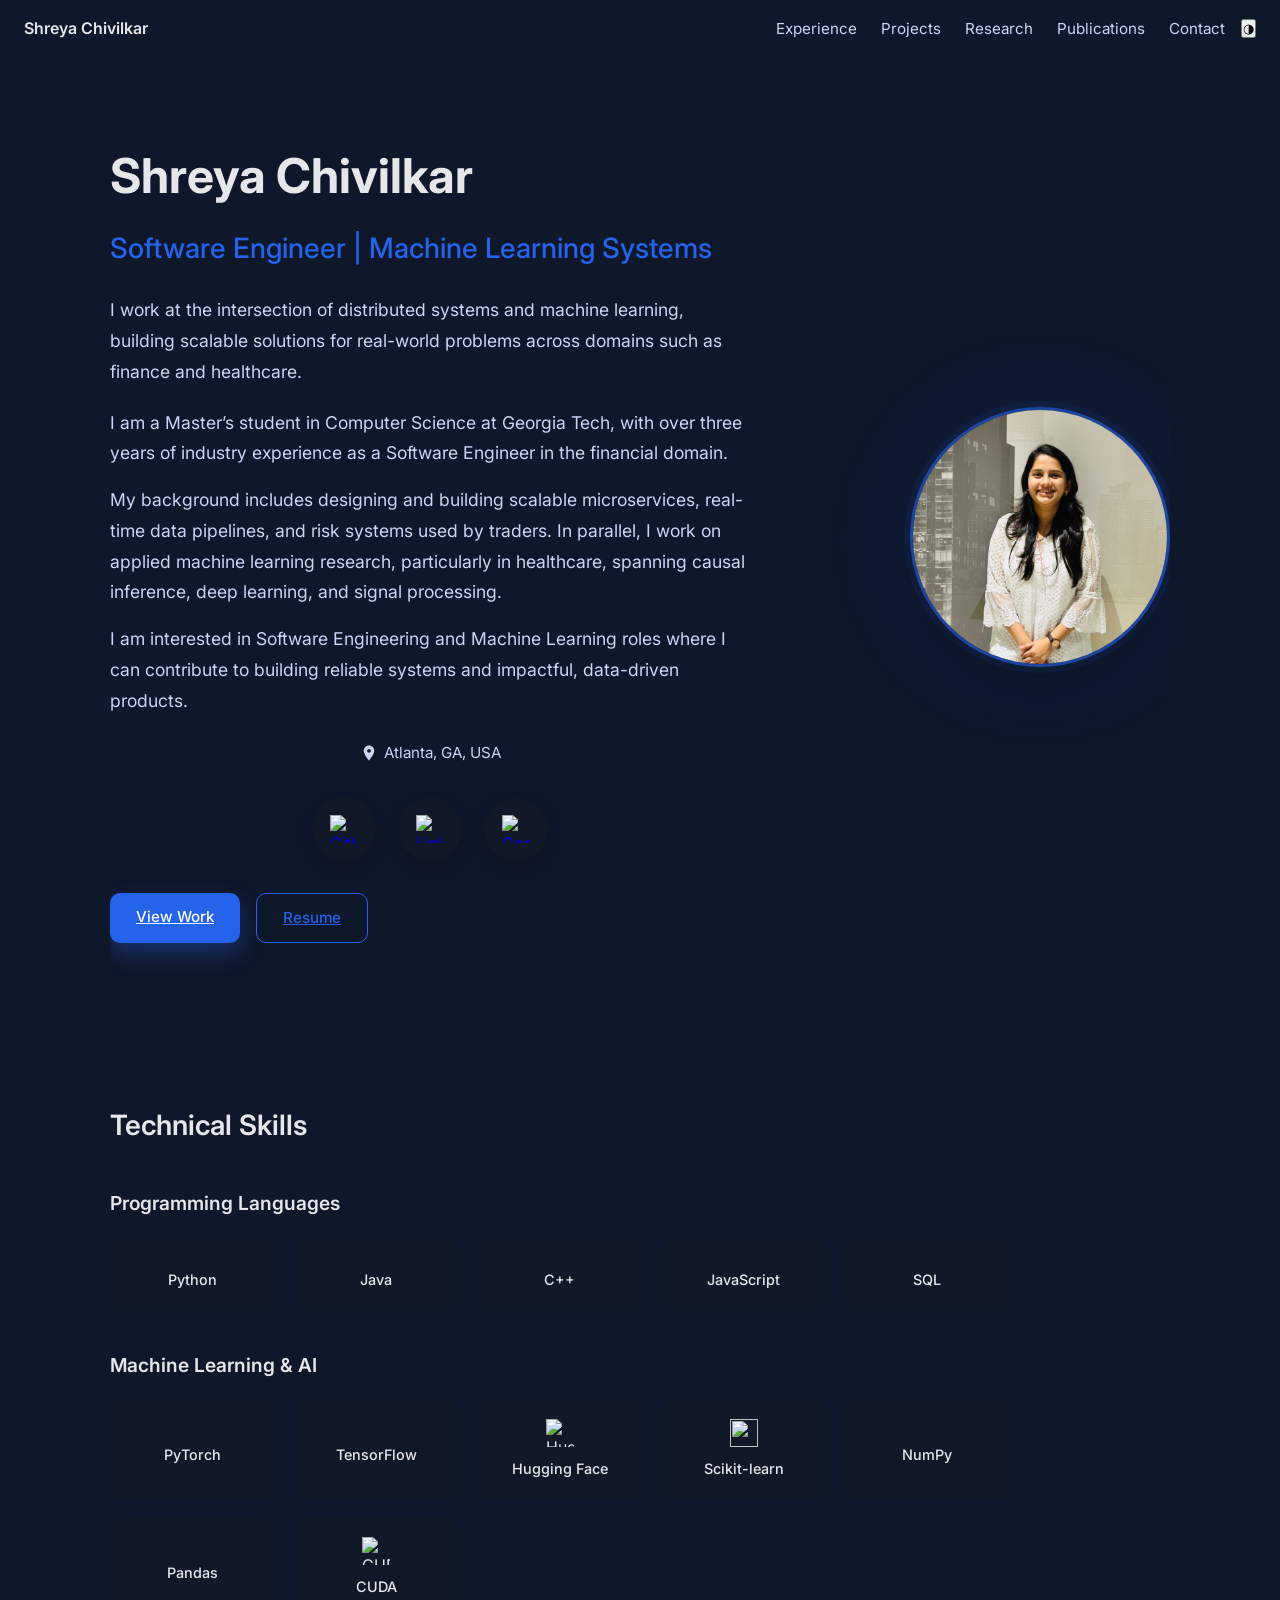
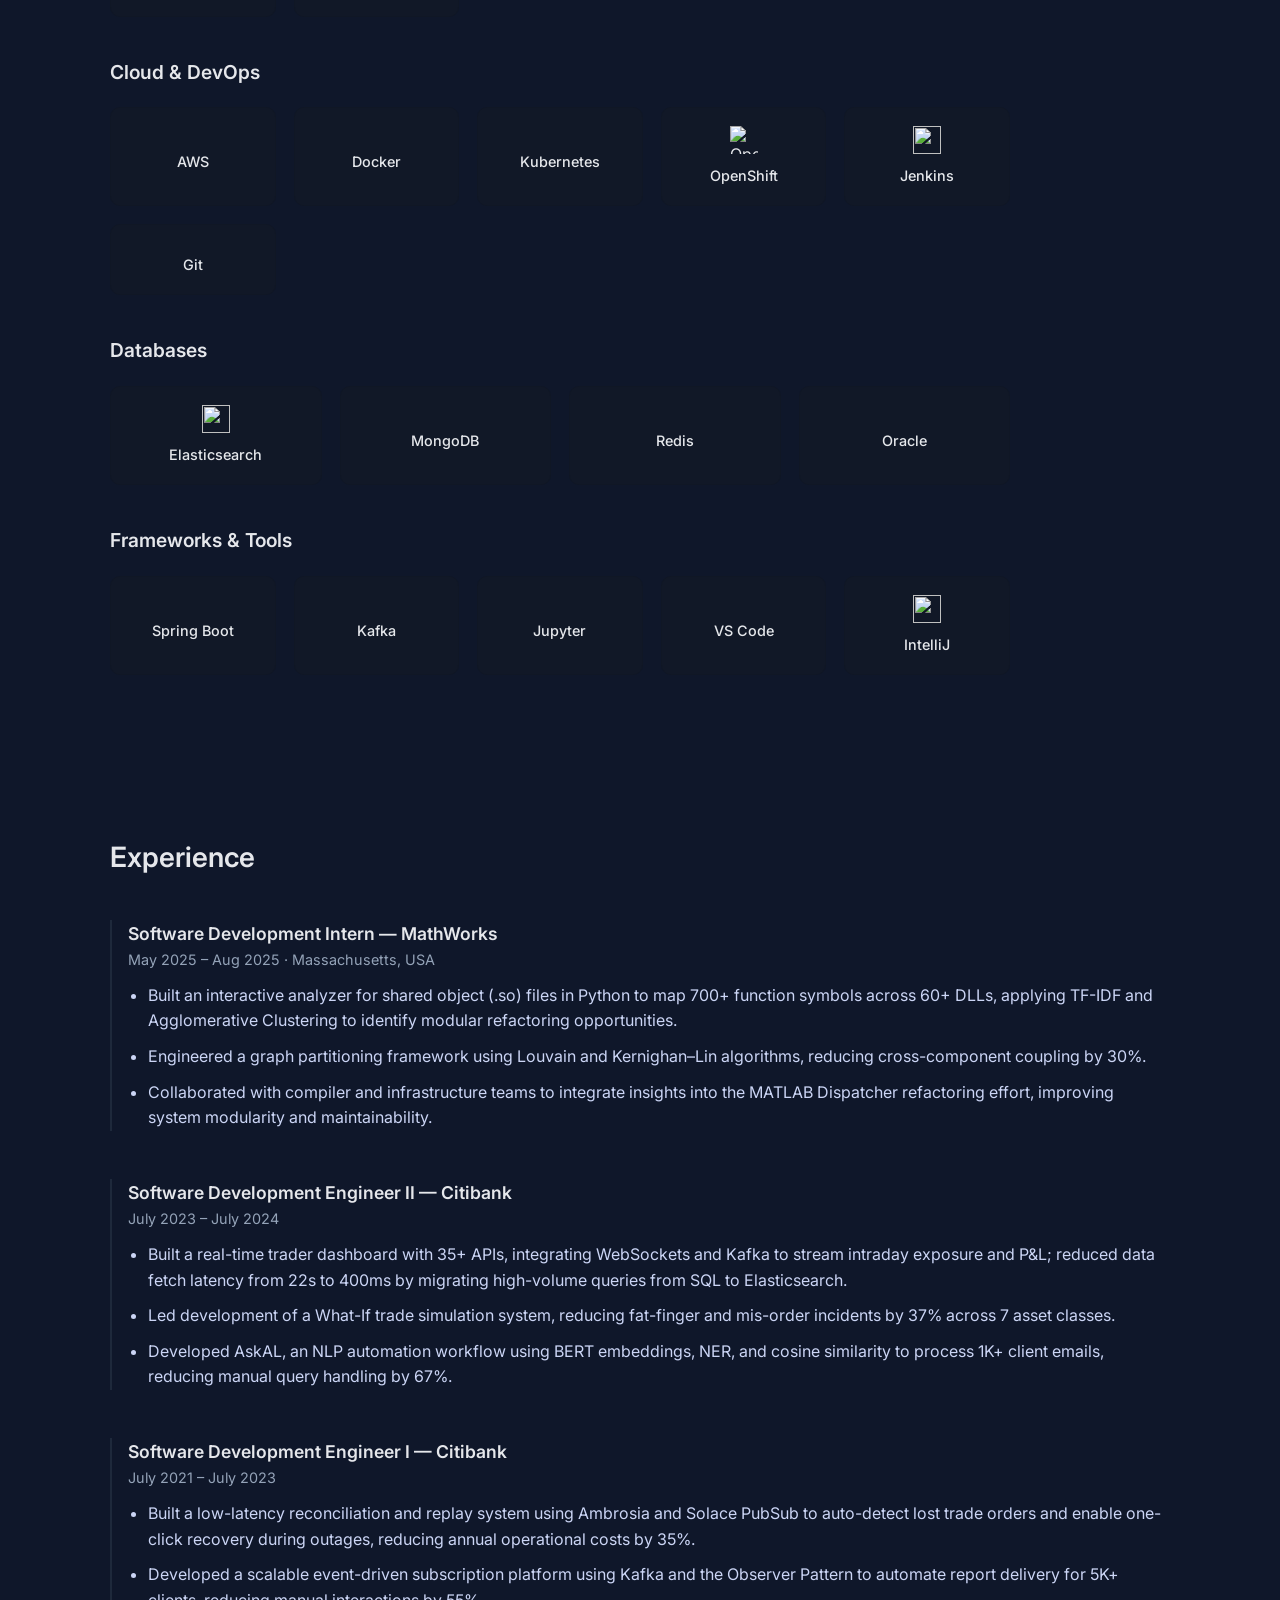
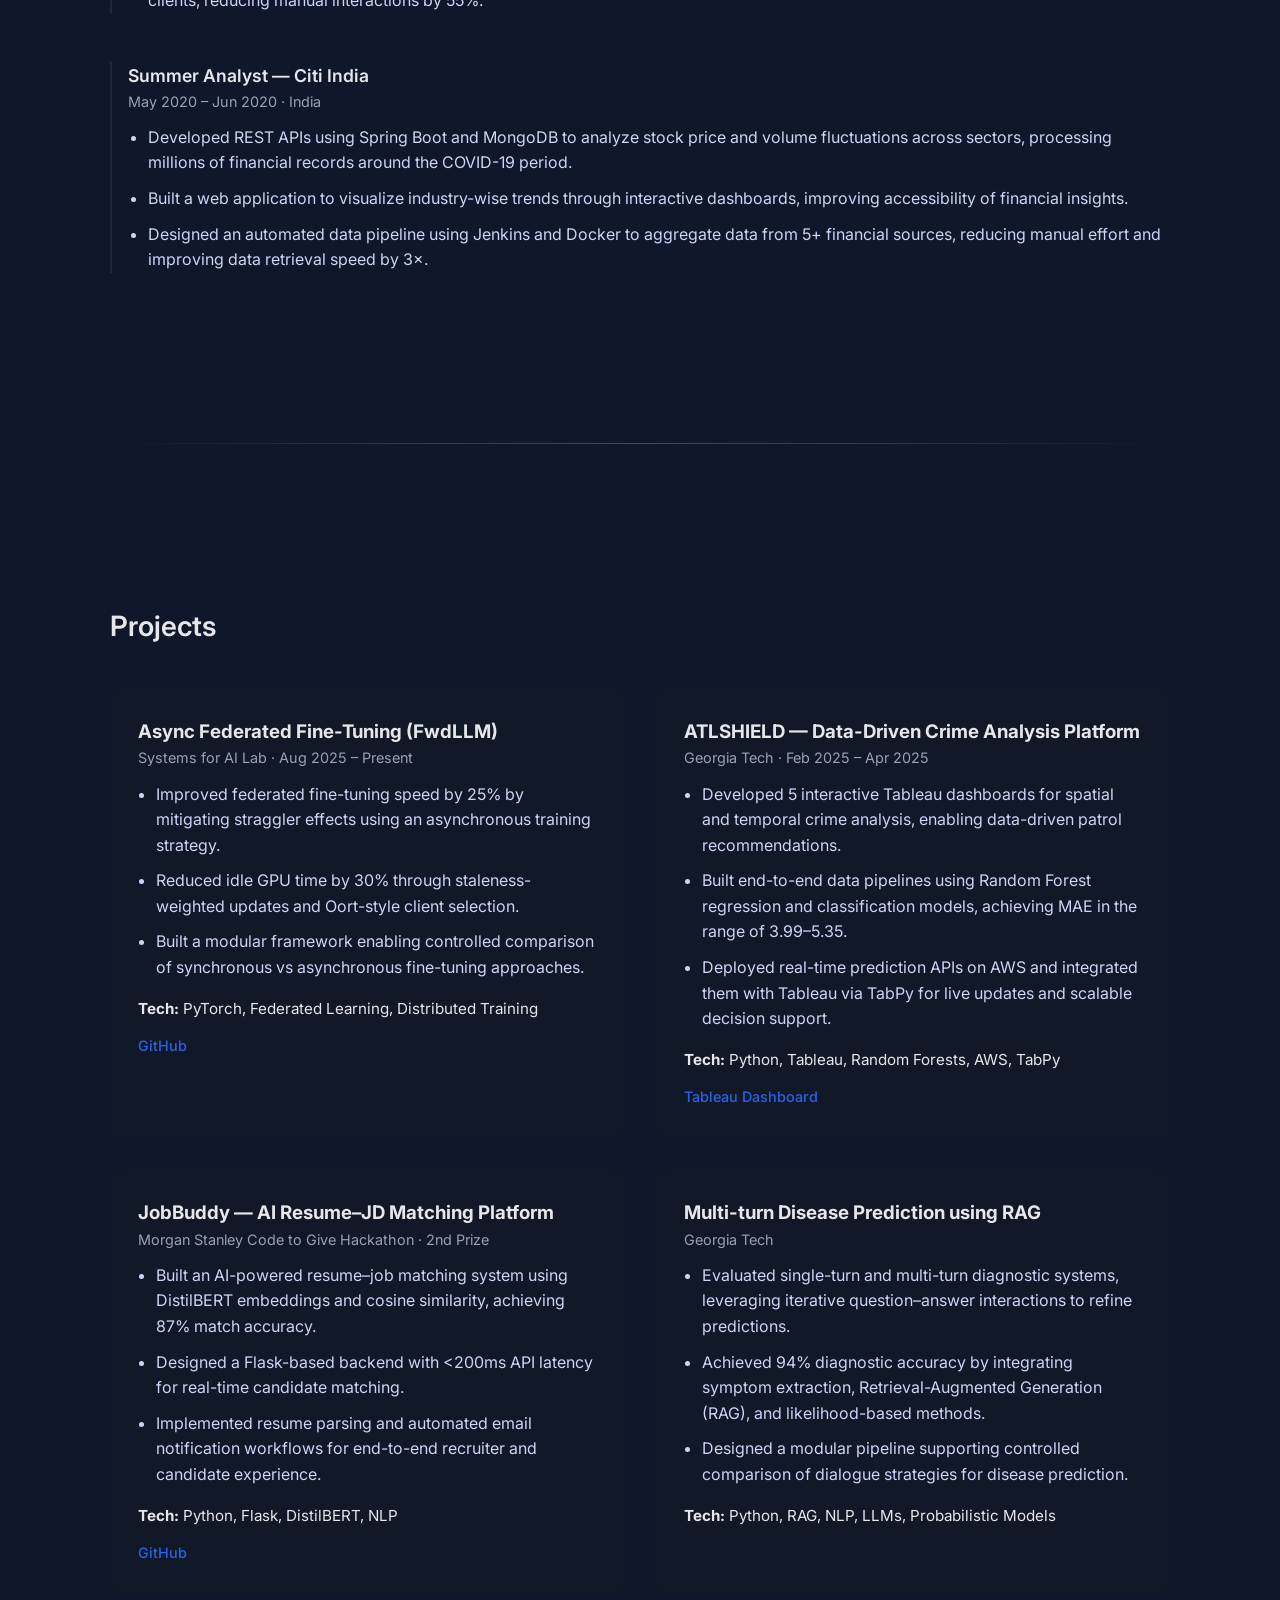
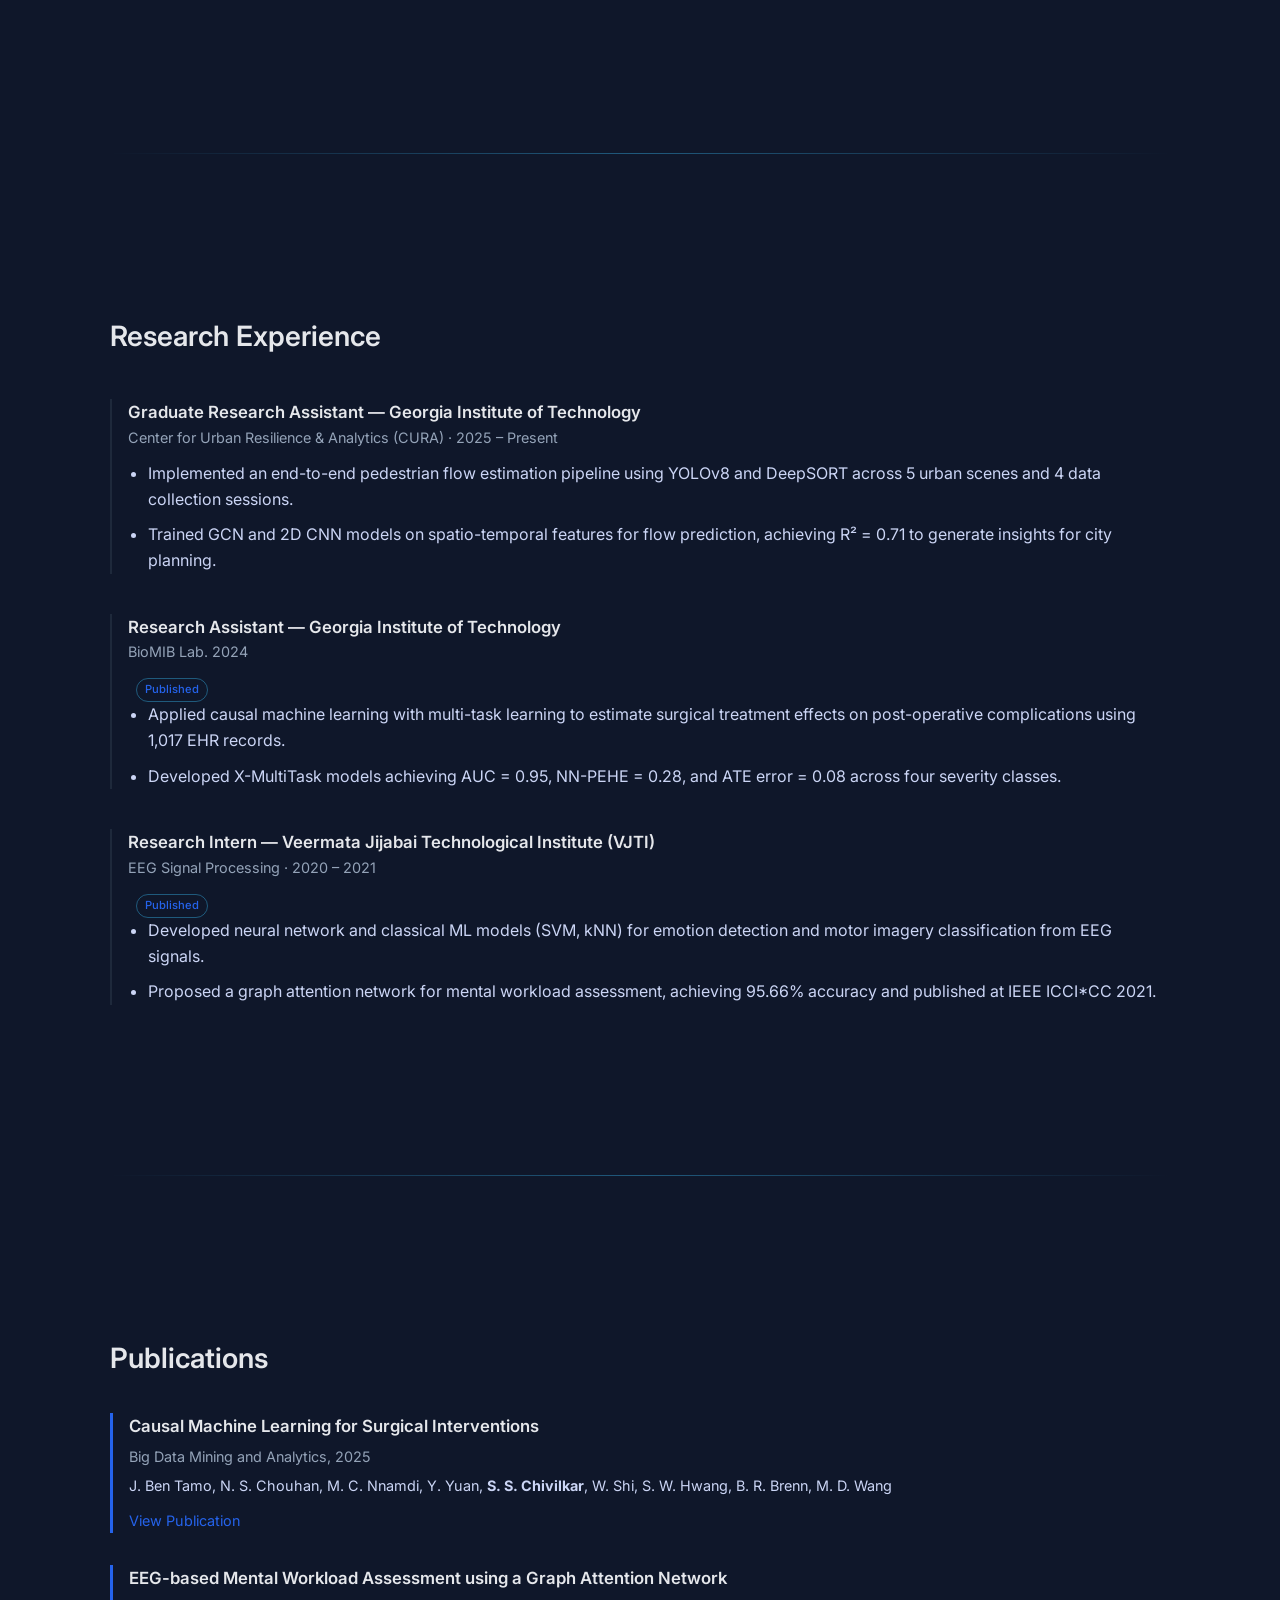
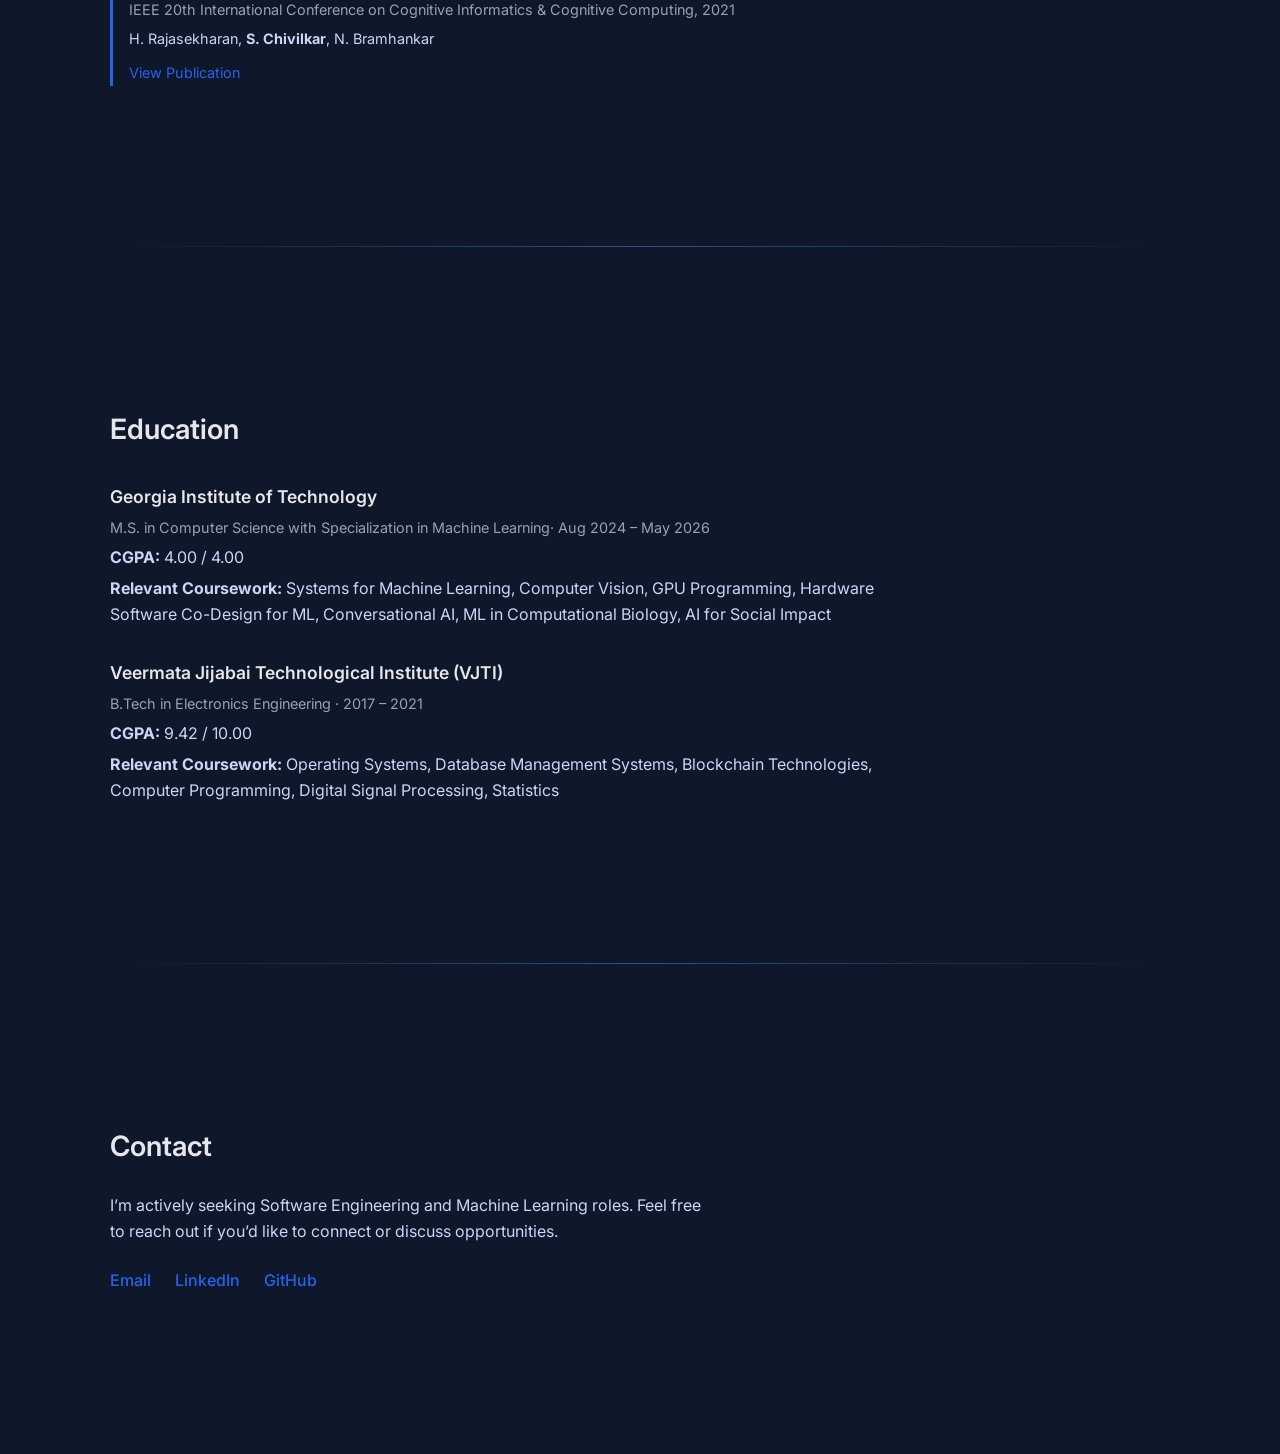
==== commit d06fba63: "Added socials" ====
--- a/index.html
+++ b/index.html
@@ -76,6 +76,42 @@
                         </p>
                     </div>
 
+                    <div class="hero-contact">
+
+                        <div class="hero-location">
+                            <a href="https://maps.google.com/?q=Georgia+Institute+of+Technology" target="_blank">
+
+                                <svg class="location-icon" xmlns="http://www.w3.org/2000/svg" viewBox="0 0 24 24">
+                                    <path d="M12 2C8.13 2 5 5.13 5 9c0 5.25 7 13 7 13s7-7.75 7-13c0-3.87-3.13-7-7-7zm0 
+9.5c-1.38 0-2.5-1.12-2.5-2.5S10.62 6.5 12 6.5 14.5 7.62 14.5 9 13.38 11.5 12 11.5z" />
+                                </svg>
+
+                                Atlanta, GA, USA
+                            </a>
+                        </div>
+
+                        <div class="hero-socials">
+
+                            <a href="https://github.com/ShreyaChivilkar" target="_blank" class="social-circle">
+                                <img src="https://cdn.simpleicons.org/github/181717" alt="GitHub">
+                            </a>
+
+                            <a href="https://www.linkedin.com/in/shreya-chivilkar/" target="_blank"
+                                class="social-circle">
+                                <img src="https://cdn.jsdelivr.net/npm/simple-icons@v11/icons/linkedin.svg"
+                                    alt="LinkedIn">
+                            </a>
+
+
+                            <a href="https://scholar.google.com/citations?user=3qMleOsAAAAJ&hl=en&oi=ao" target="_blank" class="social-circle">
+                                <img src="https://cdn.simpleicons.org/googlescholar/000000" alt="Google Scholar">
+                            </a>
+
+                        </div>
+
+                    </div>
+
+
                     <div class="hero-actions">
                         <a href="#projects" class="btn primary">View Work</a>
                         <a href="assets/resume/Shreya_Chivilkar_Resume.pdf" class="btn secondary"
--- a/css/main.css
+++ b/css/main.css
@@ -12,33 +12,43 @@
   --text-secondary: #cbd5f5;
   --text-muted: #94a3b8;
 
-  --accent: #38bdf8;
-  --accent-hover: #0ea5e9;
+  --accent: #2563EB;
+  --accent-hover: #3B82F6;
+
 
   --border-subtle: #1e293b;
 
   --shadow-soft: 0 10px 30px rgba(0, 0, 0, 0.35);
   --shadow-strong: 0 20px 40px rgba(0, 0, 0, 0.4);
-}
-
+  --card-bg:#111827;
+
+}
+
+/* Light theme */
 /* Light theme */
 [data-theme="light"] {
-  --bg-primary: #ffffff;
-  --bg-secondary: #f8fafc;
-  --bg-navbar: rgba(255, 255, 255, 0.95);
+  --bg-primary: #f8fafc;
+  --bg-secondary: #ffffff;
+  --bg-navbar: rgba(255, 255, 255, 0.92);
 
   --text-primary: #0f172a;
   --text-secondary: #334155;
   --text-muted: #64748b;
 
-  --accent: #0284c7;
-  --accent-hover: #0369a1;
+  --accent: #2563eb;
+  --accent-hover: #1d4ed8;
 
   --border-subtle: #e2e8f0;
 
-  --shadow-soft: 0 10px 30px rgba(0, 0, 0, 0.08);
-  --shadow-strong: 0 20px 40px rgba(0, 0, 0, 0.12);
-}
+  --shadow-soft: 0 8px 24px rgba(15, 23, 42, 0.06);
+  --shadow-strong: 0 18px 40px rgba(15, 23, 42, 0.12);
+    --card-bg:#ffffff;
+
+}
+
+
+
+
 
 /* =====================================================
    BASE RESET
@@ -102,6 +112,8 @@
   display: flex;
   flex-direction: column;
   justify-content: center;
+  position:relative;
+
 }
 
 #hero h2 {
@@ -124,31 +136,90 @@
   gap: 16px;
 }
 
-.btn {
-  padding: 12px 24px;
-  border-radius: 8px;
-  font-weight: 500;
-  text-decoration: none;
-  transition: all 0.2s ease;
-}
-
-.btn.primary {
-  background-color: var(--accent);
-  color: var(--bg-primary);
-}
-
-.btn.primary:hover {
-  background-color: var(--accent-hover);
-}
-
-.btn.secondary {
-  border: 1px solid var(--accent);
-  color: var(--accent);
-}
-
-.btn.secondary:hover {
-  background-color: rgba(56, 189, 248, 0.1);
-}
+.hero-role{
+font-size:1.35rem;
+font-weight:500;
+color:var(--accent);
+letter-spacing:0.3px;
+}
+
+.btn{
+padding:12px 26px;
+border-radius:10px;
+font-weight:500;
+font-size:0.95rem;
+transition:all .25s ease;
+}
+
+.btn.primary{
+background:var(--accent);
+color:white;
+box-shadow:0 10px 22px rgba(37,99,235,0.35);
+}
+
+.btn.primary:hover{
+background:var(--accent-hover);
+transform:translateY(-2px);
+}
+
+.btn.secondary{
+border:1.5px solid var(--accent);
+color:var(--accent);
+}
+
+.btn.secondary:hover{
+background:rgba(37,99,235,0.08);
+transform:translateY(-2px);
+}
+
+
+.hero-text{
+animation:heroFade .8s ease forwards;
+}
+
+.hero-photo{
+animation:heroFade .8s ease forwards;
+animation-delay:.15s;
+}
+
+@keyframes heroFade{
+0%{
+opacity:0;
+transform:translateY(18px);
+}
+100%{
+opacity:1;
+transform:translateY(0);
+}
+}
+
+
+#hero{
+position:relative;
+overflow:hidden;
+}
+
+.hero-photo::before{
+content:"";
+position:absolute;
+
+width:420px;
+height:420px;
+
+background:radial-gradient(
+circle,
+rgba(37,99,235,0.15),
+transparent 70%
+);
+
+top:50%;
+left:50%;
+transform:translate(-50%,-50%);
+
+z-index:-1;
+}
+
+
 
 /* =====================================================
    FOOTER
@@ -580,10 +651,13 @@
   gap:60px;
 }
 
-.hero-text{
-  flex:1;
-  max-width:640px;
-}
+.hero-text p{
+font-size:1.05rem;
+line-height:1.75;
+color:var(--text-secondary);
+max-width:640px;
+}
+
 
 .hero-tagline{
   margin-top:16px;
@@ -603,13 +677,28 @@
 }
 
 .hero-photo img{
-  width:260px;
-  height:260px;
-  object-fit:cover;
-  border-radius:50%;
-  border:3px solid var(--accent);
-  box-shadow:0 10px 30px rgba(0,0,0,0.3);
-}
+width:260px;
+height:260px;
+border-radius:50%;
+object-fit:cover;
+
+border:3px solid rgba(37,99,235,0.6);
+
+box-shadow:
+0 20px 40px rgba(0,0,0,0.25),
+0 0 0 6px rgba(37,99,235,0.08);
+
+transition:transform .35s ease;
+}
+
+.hero-photo img:hover{
+transform:scale(1.03);
+}
+
+.hero-photo img{
+cursor:pointer;
+}
+
 
 @media (max-width: 900px){
 
@@ -627,106 +716,181 @@
     max-width:100%;
   }
 
-}
-
-/* skills layout */
+
+}
+
+/* ---------- SKILLS SECTION ---------- */
 
 .skills-section{
-margin-top:40px;
+  margin-top:40px;
 }
 
 .skills-section h3{
-margin-top:40px;
-margin-bottom:20px;
-font-size:1.2rem;
-font-weight:600;
+  margin-top:40px;
+  margin-bottom:20px;
+  font-size:1.2rem;
+  font-weight:600;
 }
 
 /* grid */
 
 .skills-grid-icons{
-display:grid;
-grid-template-columns:repeat(auto-fit,minmax(140px,1fr));
-gap:18px;
-max-width:900px;
+  display:grid;
+  grid-template-columns:repeat(auto-fit,minmax(140px,1fr));
+  gap:18px;
+  max-width:900px;
 }
 
 /* tile */
 
 .skill-tile{
-display:flex;
-flex-direction:column;
-align-items:center;
-justify-content:center;
-
-padding:18px;
-
-border-radius:10px;
-
-background:var(--card-bg);
-
-transition:transform .25s ease, box-shadow .25s ease;
-}
-
-.skill-tile{
-border:1px solid rgba(0,0,0,0.05);
-}
+  display:flex;
+  flex-direction:column;
+  align-items:center;
+  justify-content:center;
+
+  padding:18px;
+
+  border-radius:10px;
+  background:var(--card-bg);
+
+  border:1px solid rgba(0,0,0,0.05);
+
+  transition:transform .25s ease, box-shadow .25s ease;
+}
+
+
+[data-theme="dark"] .skill-tile{
+  border:1px solid rgba(255,255,255,0.05);
+}
+
+.skill-tile:hover{
+  transform:translateY(-6px) scale(1.03);
+  box-shadow:0 12px 30px rgba(0,0,0,0.15);
+}
+
+/* icons */
 
 .skill-tile i{
-font-size:32px;
-margin-bottom:8px;
-}
-
-
-[data-theme="dark"] .skill-tile{
-border:1px solid rgba(255,255,255,0.05);
-}
-
-
-.skill-tile:hover{
-
-transform:translateY(-6px) scale(1.03);
-
-box-shadow:
-0 12px 30px rgba(0,0,0,0.15);
-
-cursor:default;
-}
-
-
-/* icon */
-
-.skill-tile i{
-font-size:32px;
-margin-bottom:10px;
-}
-
-
-/* label */
+  font-size:32px;
+  margin-bottom:10px;
+}
+
+.skill-icon{
+  width:28px;
+  height:28px;
+  object-fit:contain;
+  margin-bottom:10px;
+}
+
+/* text */
 
 .skill-tile span{
-font-size:.9rem;
-color:var(--text-primary);
-font-weight:500;
+  font-size:.9rem;
+  color:var(--text-primary);
+  font-weight:500;
 }
 
 [data-theme="light"] .skill-tile i{
-filter:brightness(0.95);
-}
-
-
-:root{
---card-bg:#111827;
-}
+  filter:brightness(0.95);
+}
+
+/* card colors */
 
 [data-theme="light"]{
---card-bg:#ffffff;
-}
-
-
-.skill-icon{
-width:28px;
-height:28px;
-object-fit:contain;
-margin-bottom:10px;
-}
+  --card-bg:#ffffff;
+}
+
+
+.hero-title::after{
+content:"";
+display:block;
+width:70px;
+height:3px;
+background:var(--accent);
+margin-top:12px;
+border-radius:2px;
+}
+
+
+/* ---------- HERO CONTACT ---------- */
+
+.hero-contact{
+  margin-top:24px;
+  display:flex;
+  flex-direction:column;
+  align-items:center;
+  gap:14px;
+}
+
+/* location */
+
+.hero-location a{
+  display:flex;
+  align-items:center;
+  gap:6px;
+
+  text-decoration:none;
+  color:var(--text-secondary);
+  font-size:.95rem;
+}
+
+.hero-location a:hover{
+  color:var(--accent);
+}
+
+.location-icon{
+  width:18px;
+  height:18px;
+  fill:currentColor;
+}
+
+/* ---------- SOCIAL ICONS ---------- */
+
+.hero-socials{
+  display:flex;
+  justify-content:center;
+  gap:22px;
+  margin-top:18px;
+}
+
+.social-circle{
+  width:64px;
+  height:64px;
+
+  display:flex;
+  align-items:center;
+  justify-content:center;
+
+  border-radius:50%;
+  background:var(--card-bg);
+
+  box-shadow:0 6px 16px rgba(0,0,0,0.12);
+
+  transition:transform .25s ease, box-shadow .25s ease;
+}
+
+.social-circle img{
+  width:28px;
+  height:28px;
+}
+
+/* .social-circle:hover{
+  transform:translateY(-6px);
+  box-shadow:0 14px 28px rgba(0,0,0,0.18);
+} */
+
+[data-theme="dark"] .social-circle{
+background:#111827;
+}
+
+[data-theme="dark"] .social-circle img{
+filter:invert(1);
+}
+
+.social-circle:hover{
+transform:translateY(-6px) scale(1.05);
+box-shadow:0 14px 32px rgba(0,0,0,0.2);
+}
+
+
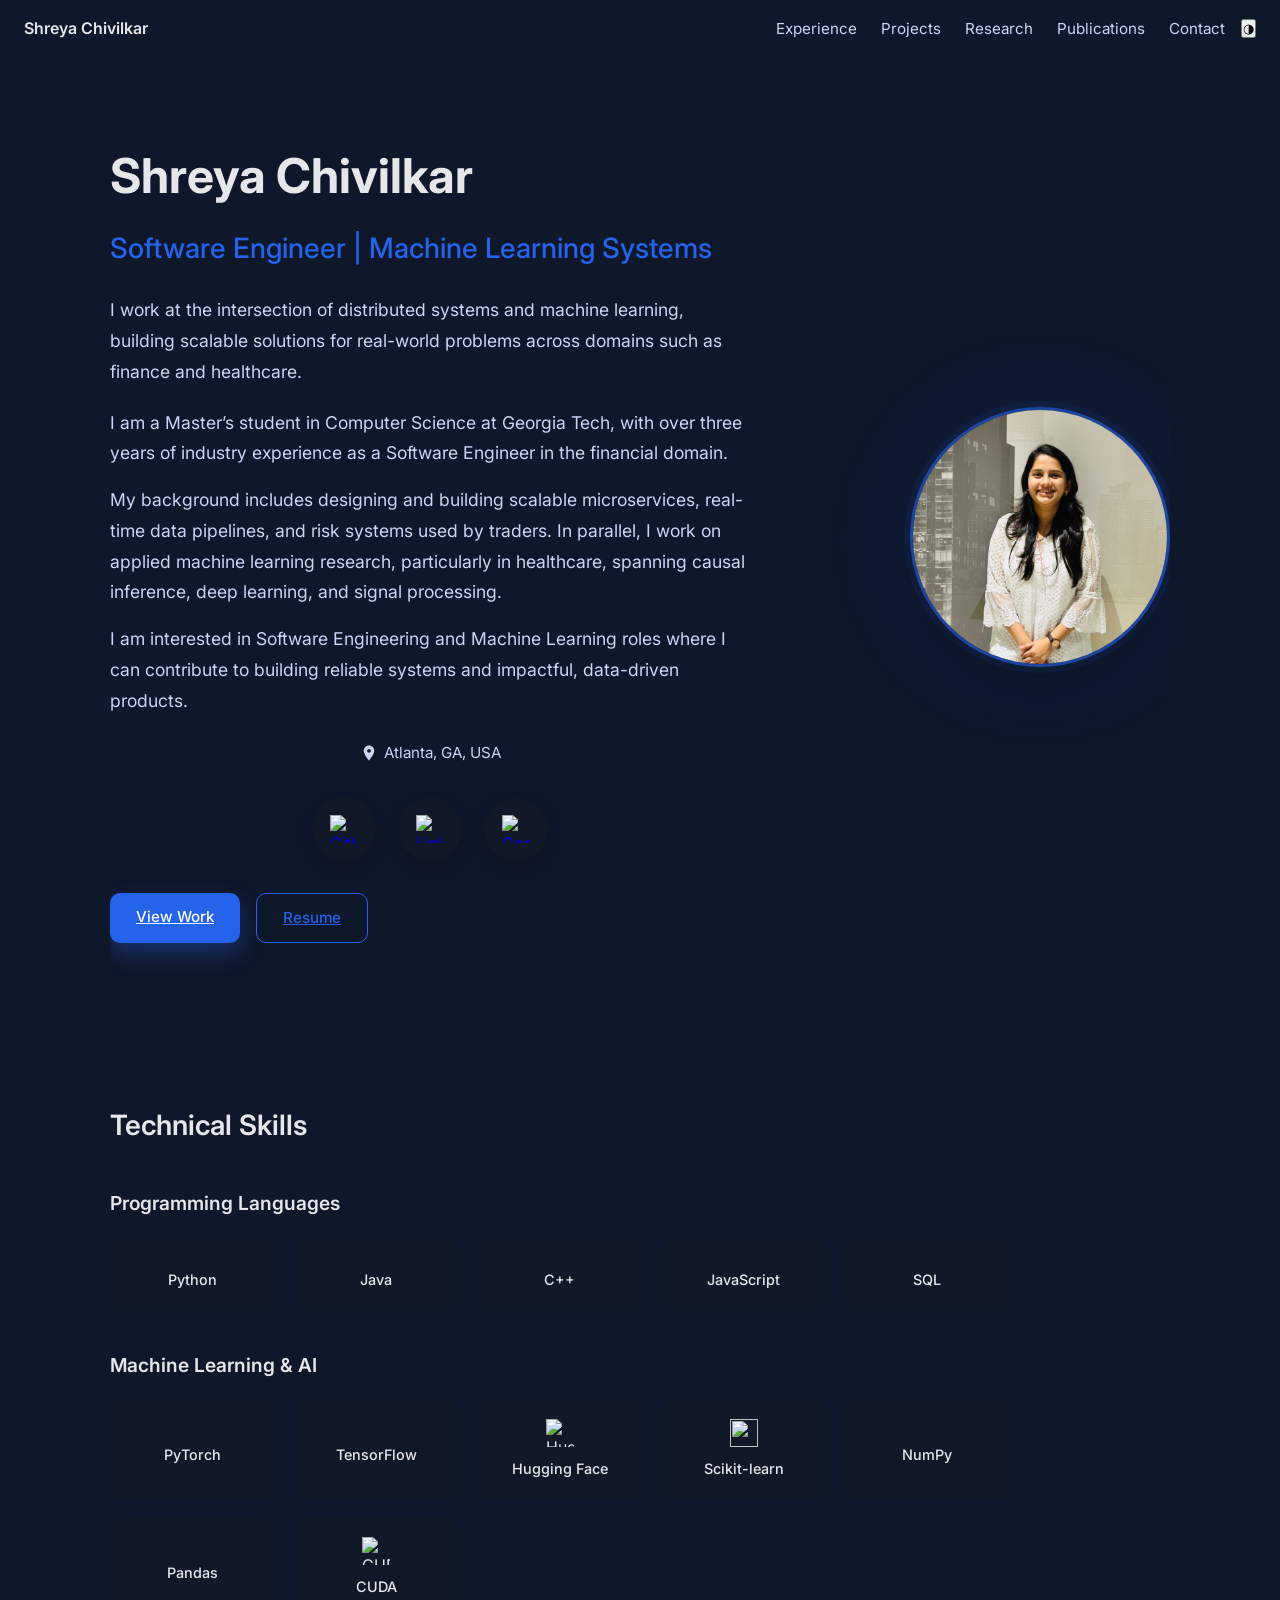
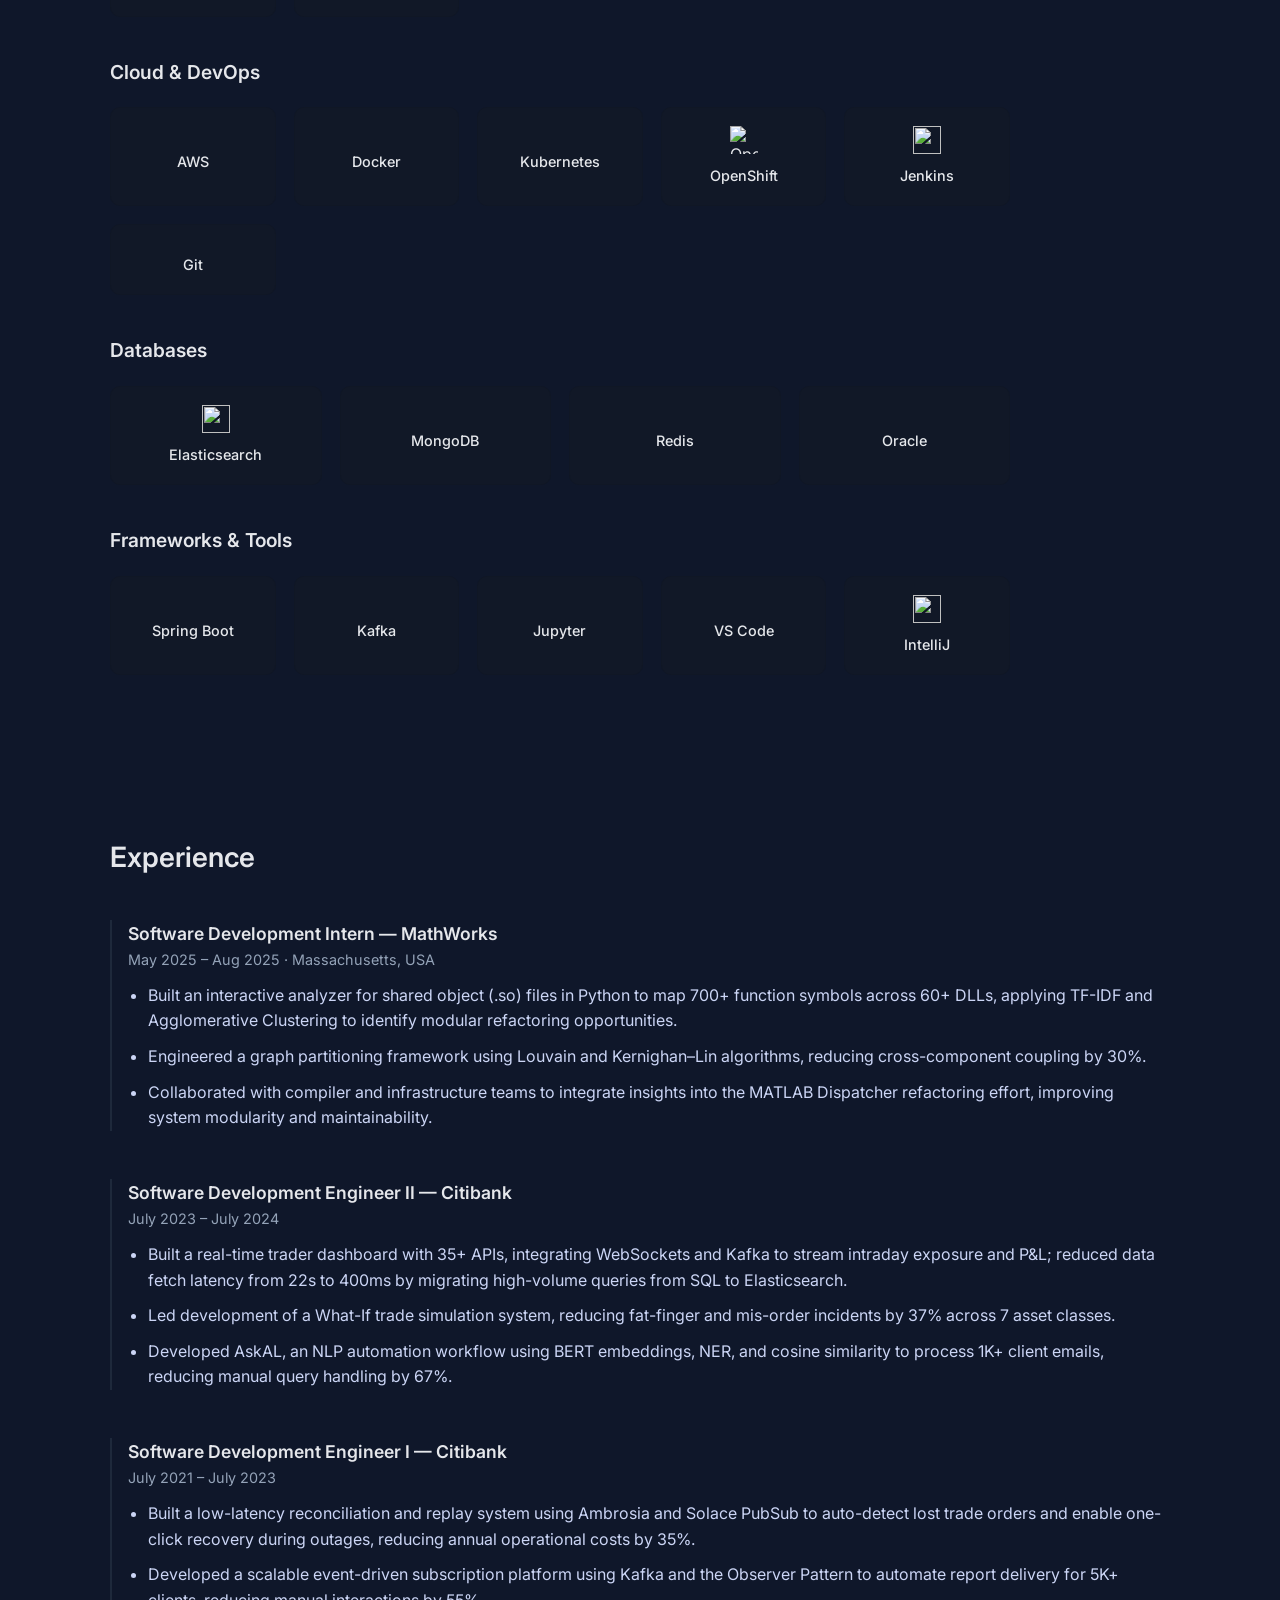
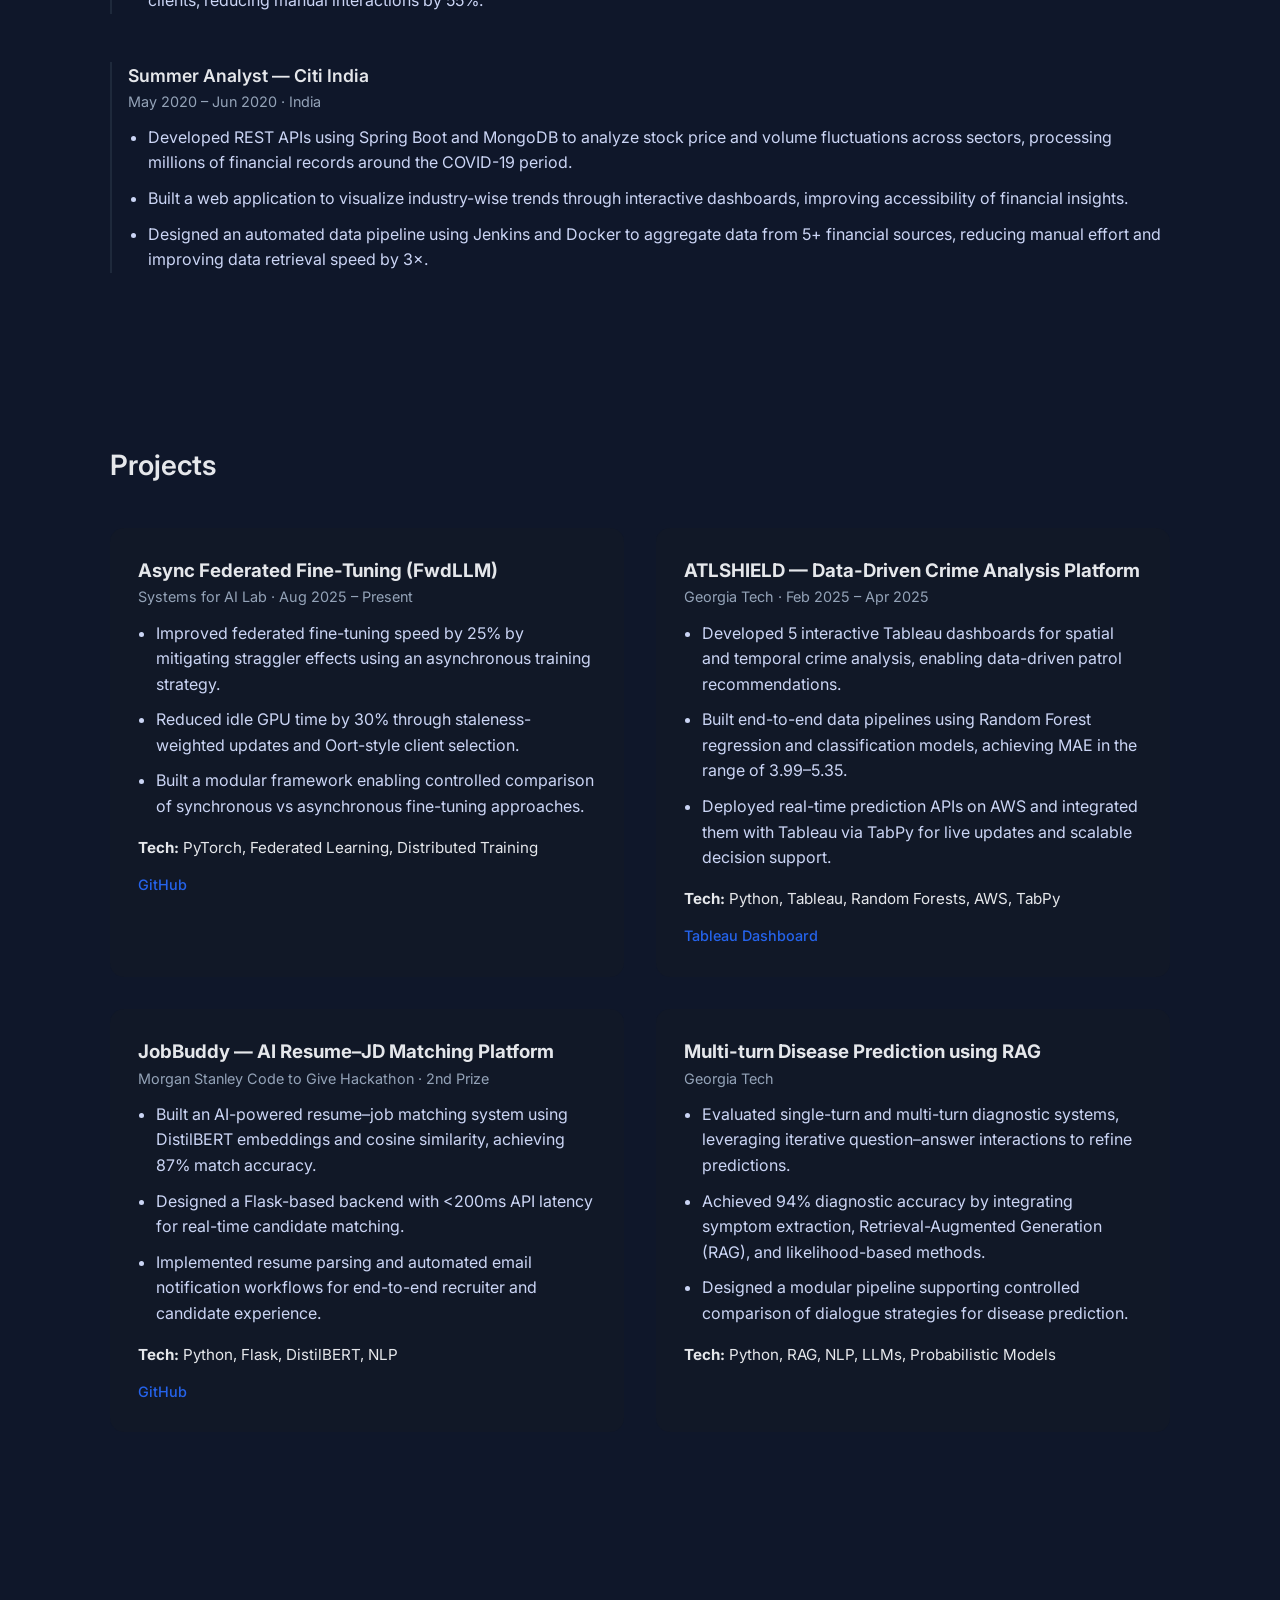
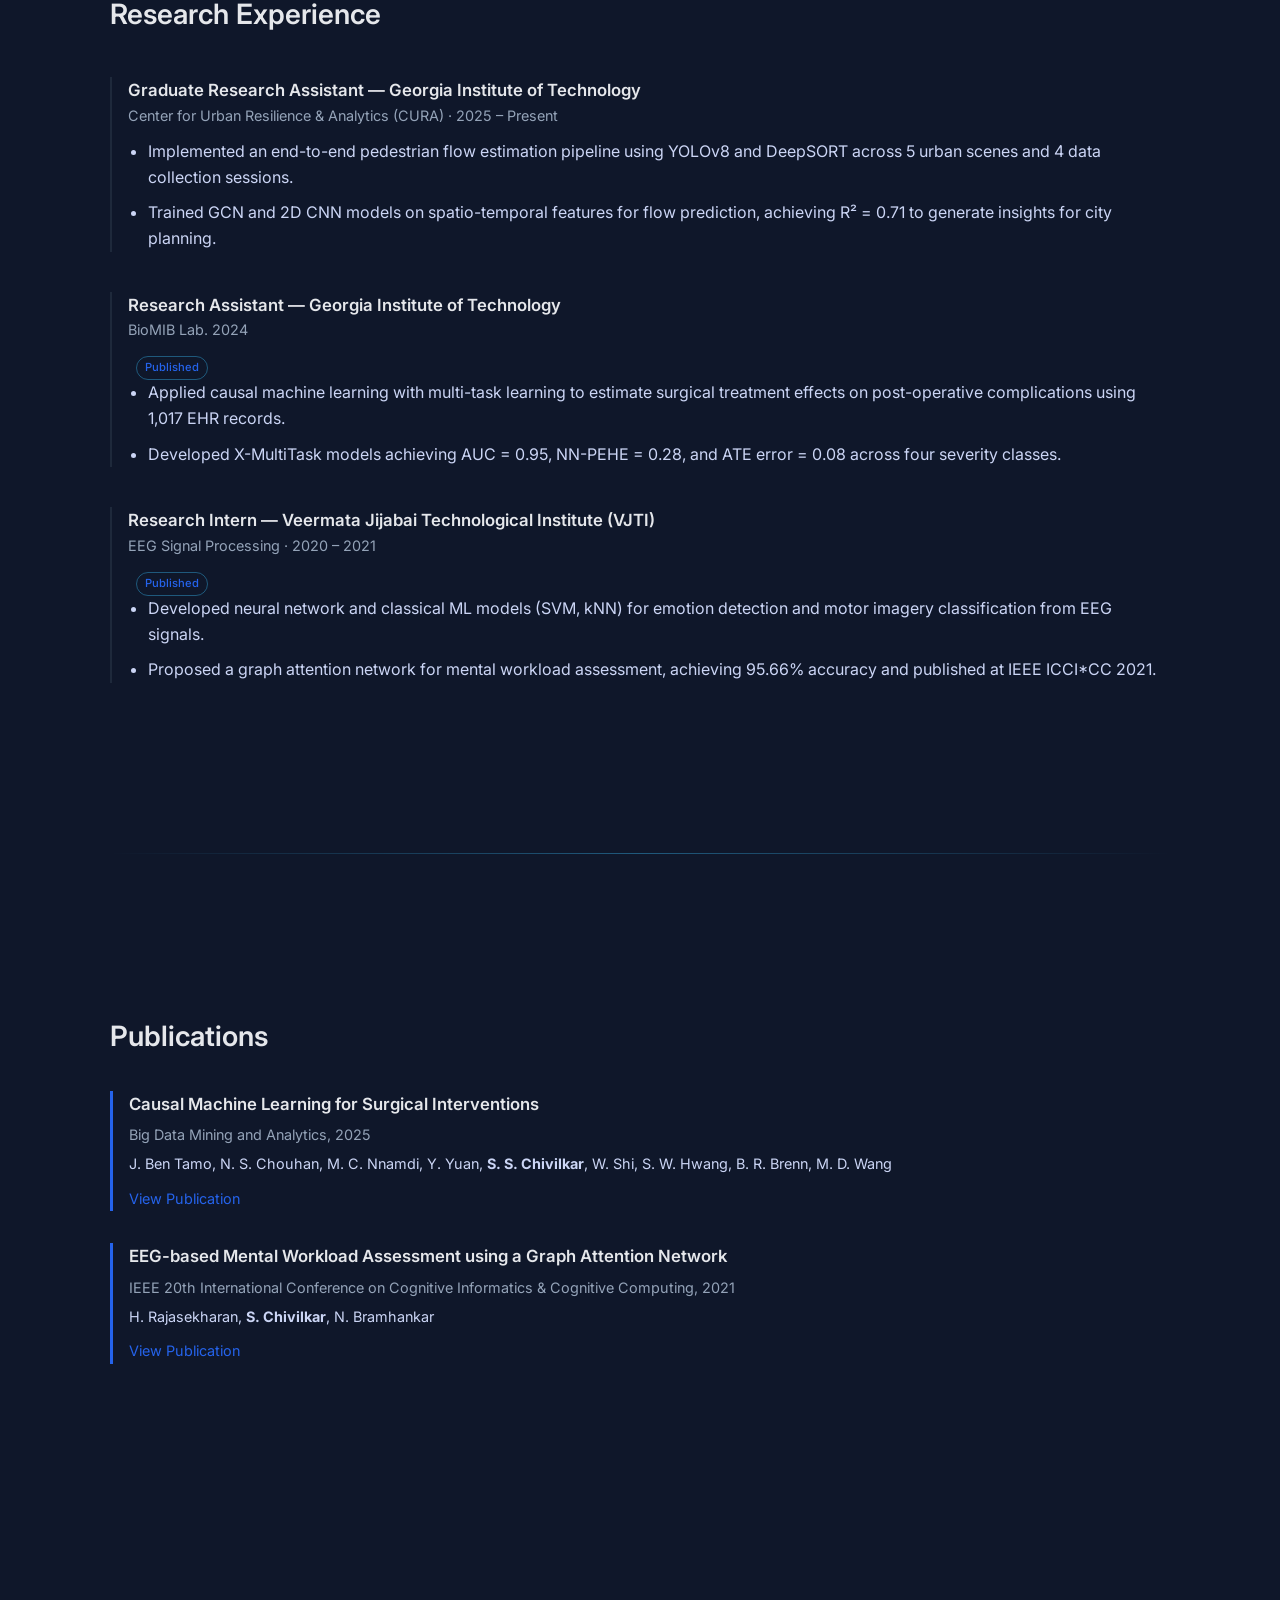
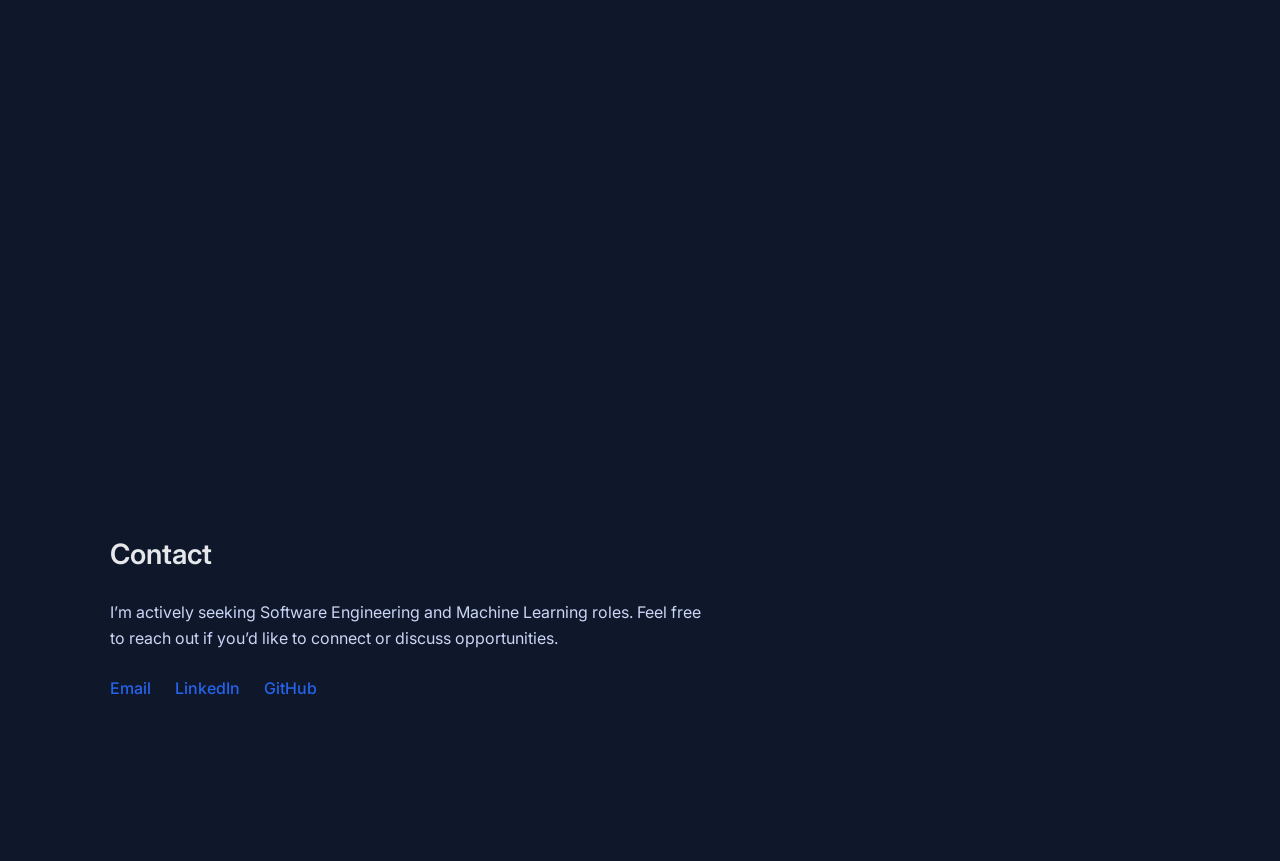
==== commit ac26da8d: "restructure" ====
--- a/index.html
+++ b/index.html
@@ -15,6 +15,7 @@
 
 <body>
 
+
     <header id="header">
         <nav class="navbar">
             <div class="nav-logo">Shreya Chivilkar</div>
@@ -42,6 +43,7 @@
 
 
     <main>
+
         <section id="hero">
             <div class="hero-container">
 
@@ -403,7 +405,6 @@
 
         </section>
 
-        <div class="section-divider"></div>
 
         <section id="projects" class="fade-in">
             <h2>Projects</h2>
@@ -513,7 +514,6 @@
             </div>
         </section>
 
-        <div class="section-divider"></div>
 
         <section id="research" class="fade-in">
             <h2>Research Experience</h2>
@@ -604,47 +604,7 @@
             </div>
         </section>
 
-        <div class="section-divider"></div>
-
-        <section id="education" class="fade-in">
-            <h2>Education</h2>
-
-            <div class="education-item">
-                <h3>Georgia Institute of Technology</h3>
-                <span class="education-meta">
-                    M.S. in Computer Science with Specialization in Machine Learning· Aug 2024 – May 2026
-                </span>
-                <p>
-                    <strong>CGPA:</strong> 4.00 / 4.00
-                </p>
-                <p>
-                    <strong>Relevant Coursework:</strong>
-                    Systems for Machine Learning, Computer Vision,
-                    GPU Programming, Hardware Software Co-Design for ML, Conversational AI, ML in Computational Biology,
-                    AI for Social Impact
-                </p>
-            </div>
-
-            <div class="education-item">
-                <h3>Veermata Jijabai Technological Institute (VJTI)</h3>
-                <span class="education-meta">
-                    B.Tech in Electronics Engineering · 2017 – 2021
-                </span>
-                <p>
-                    <strong>CGPA:</strong> 9.42 / 10.00
-                </p>
-                <p>
-                    <strong>Relevant Coursework:</strong>
-                    Operating Systems, Database Management Systems, Blockchain Technologies, Computer Programming,
-                    Digital Signal Processing, Statistics
-                </p>
-            </div>
-        </section>
-
-
-        <div class="section-divider"></div>
-
-
+        <div id="education-section"></div>
         <section id="contact" class="fade-in">
             <h2>Contact</h2>
 
@@ -661,6 +621,8 @@
         </section>
 
     </main>
+    <script src="js/loadSections.js"></script>
+
 
     <footer id="footer"></footer>
 
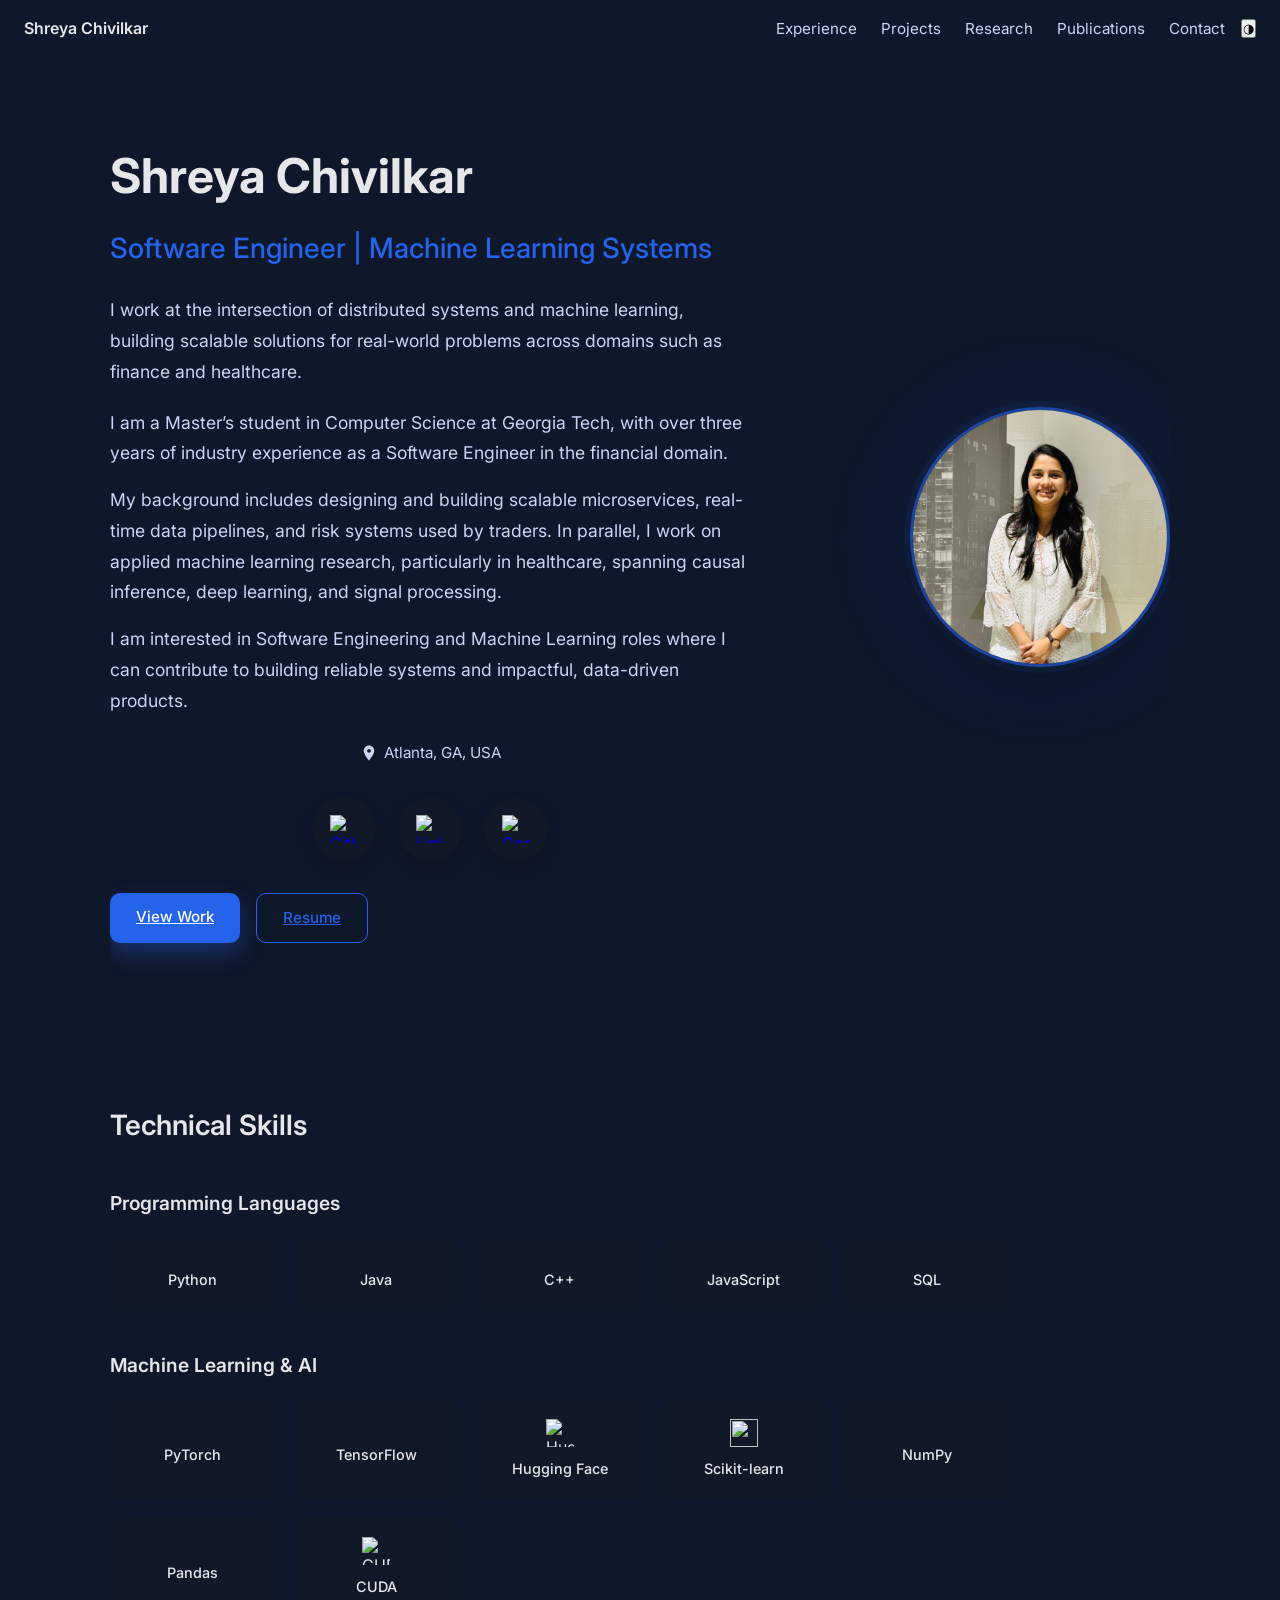
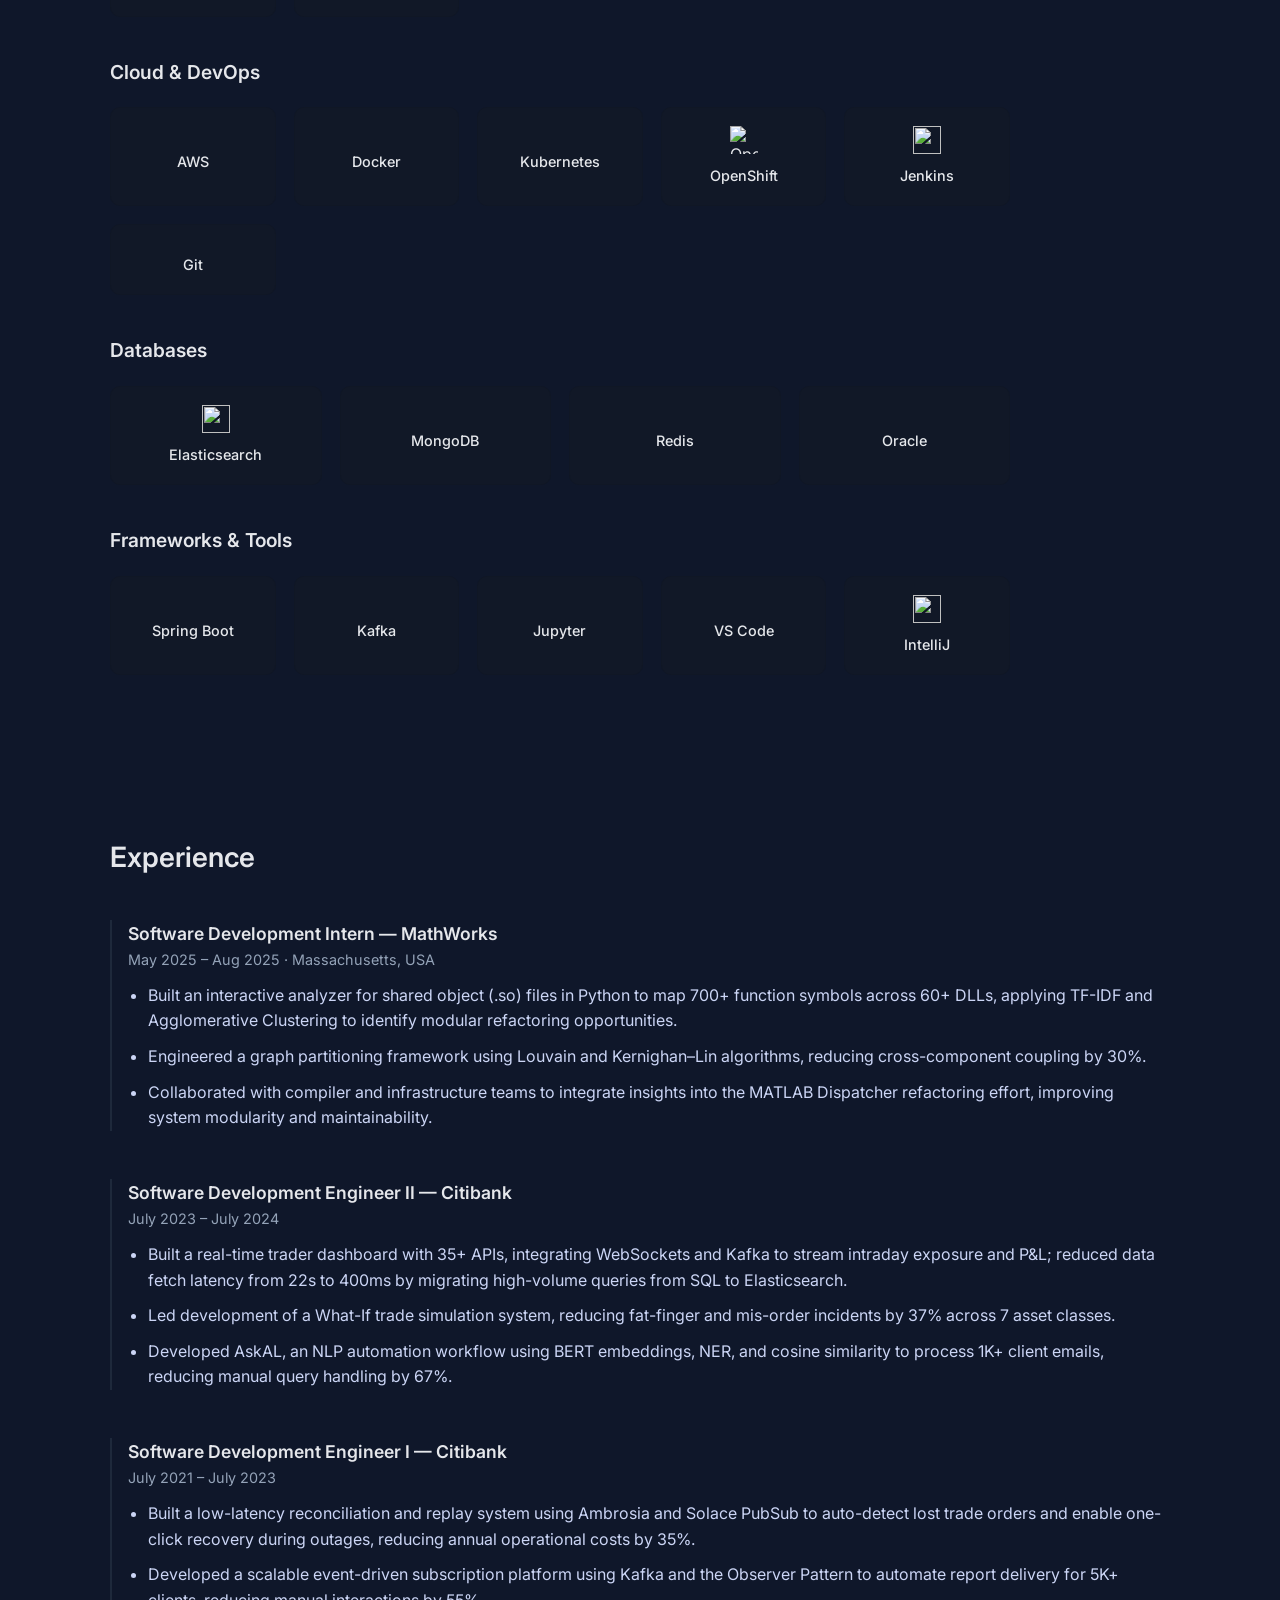
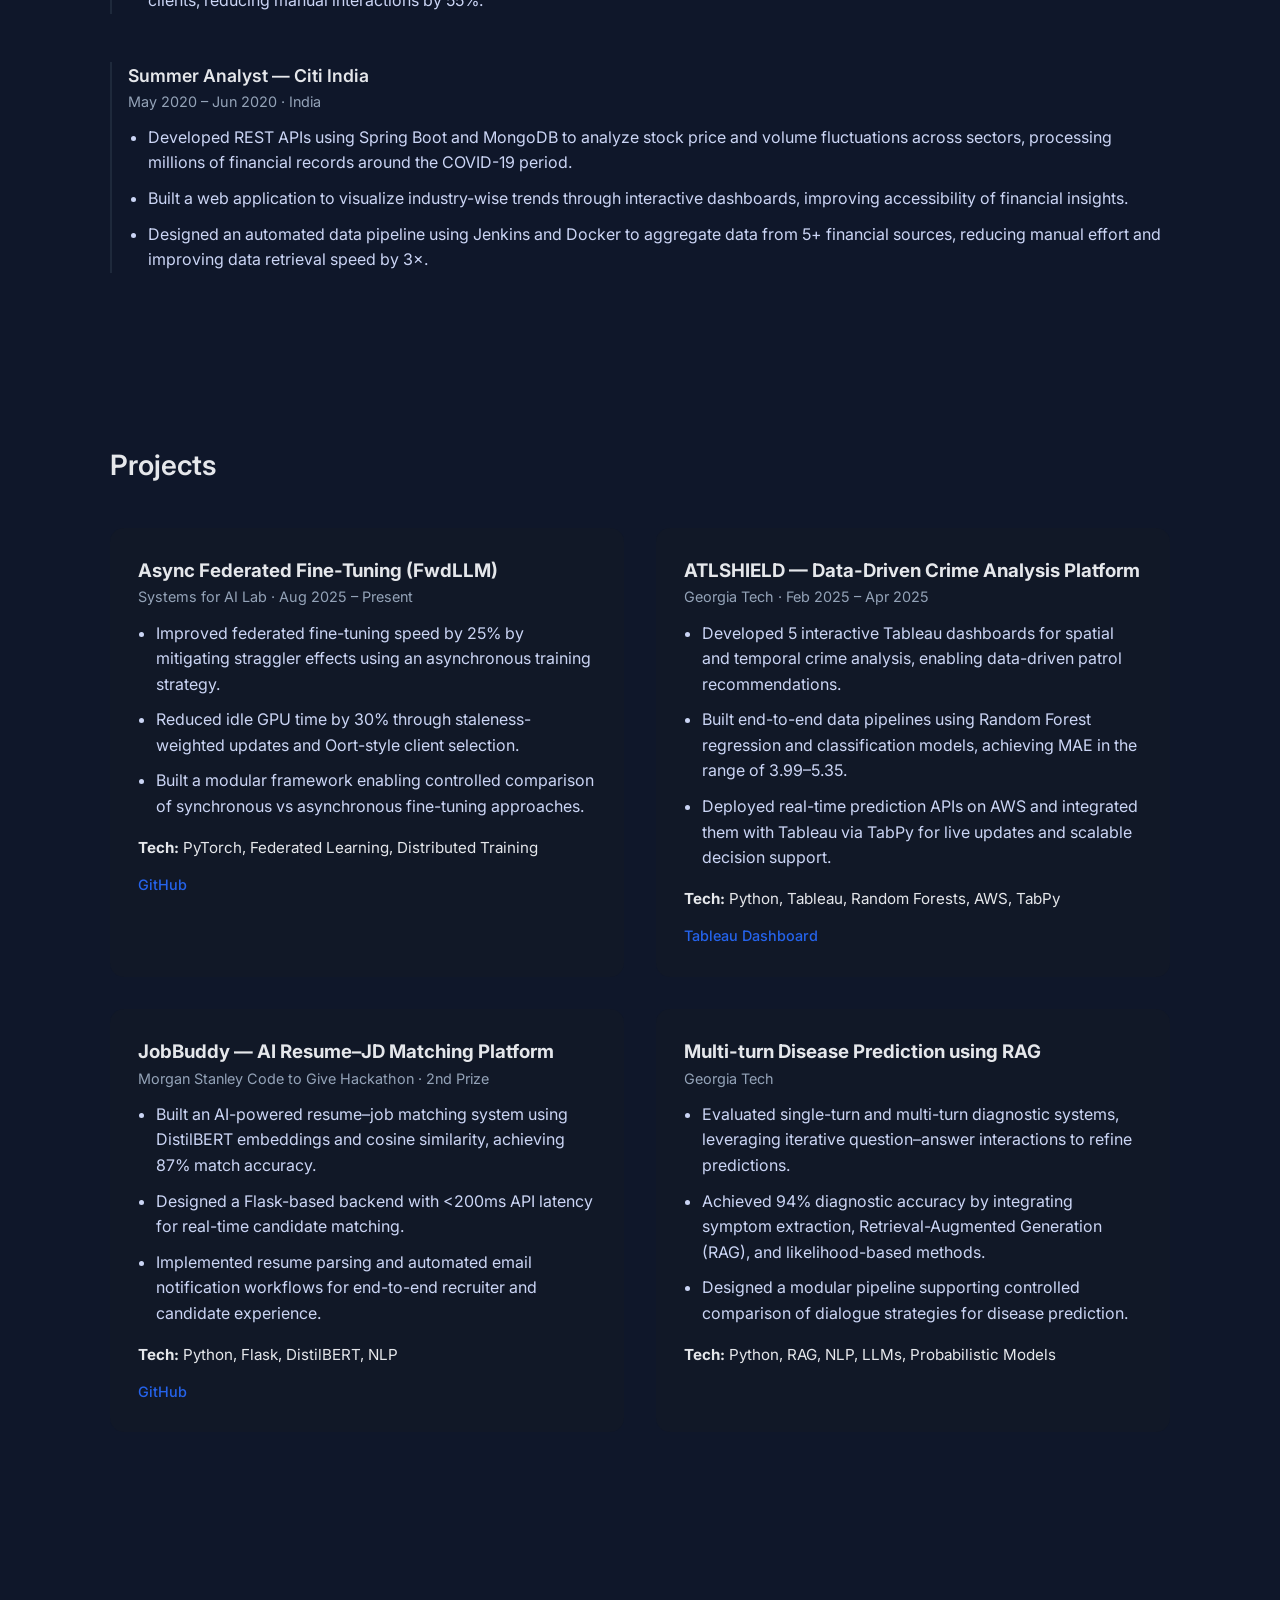
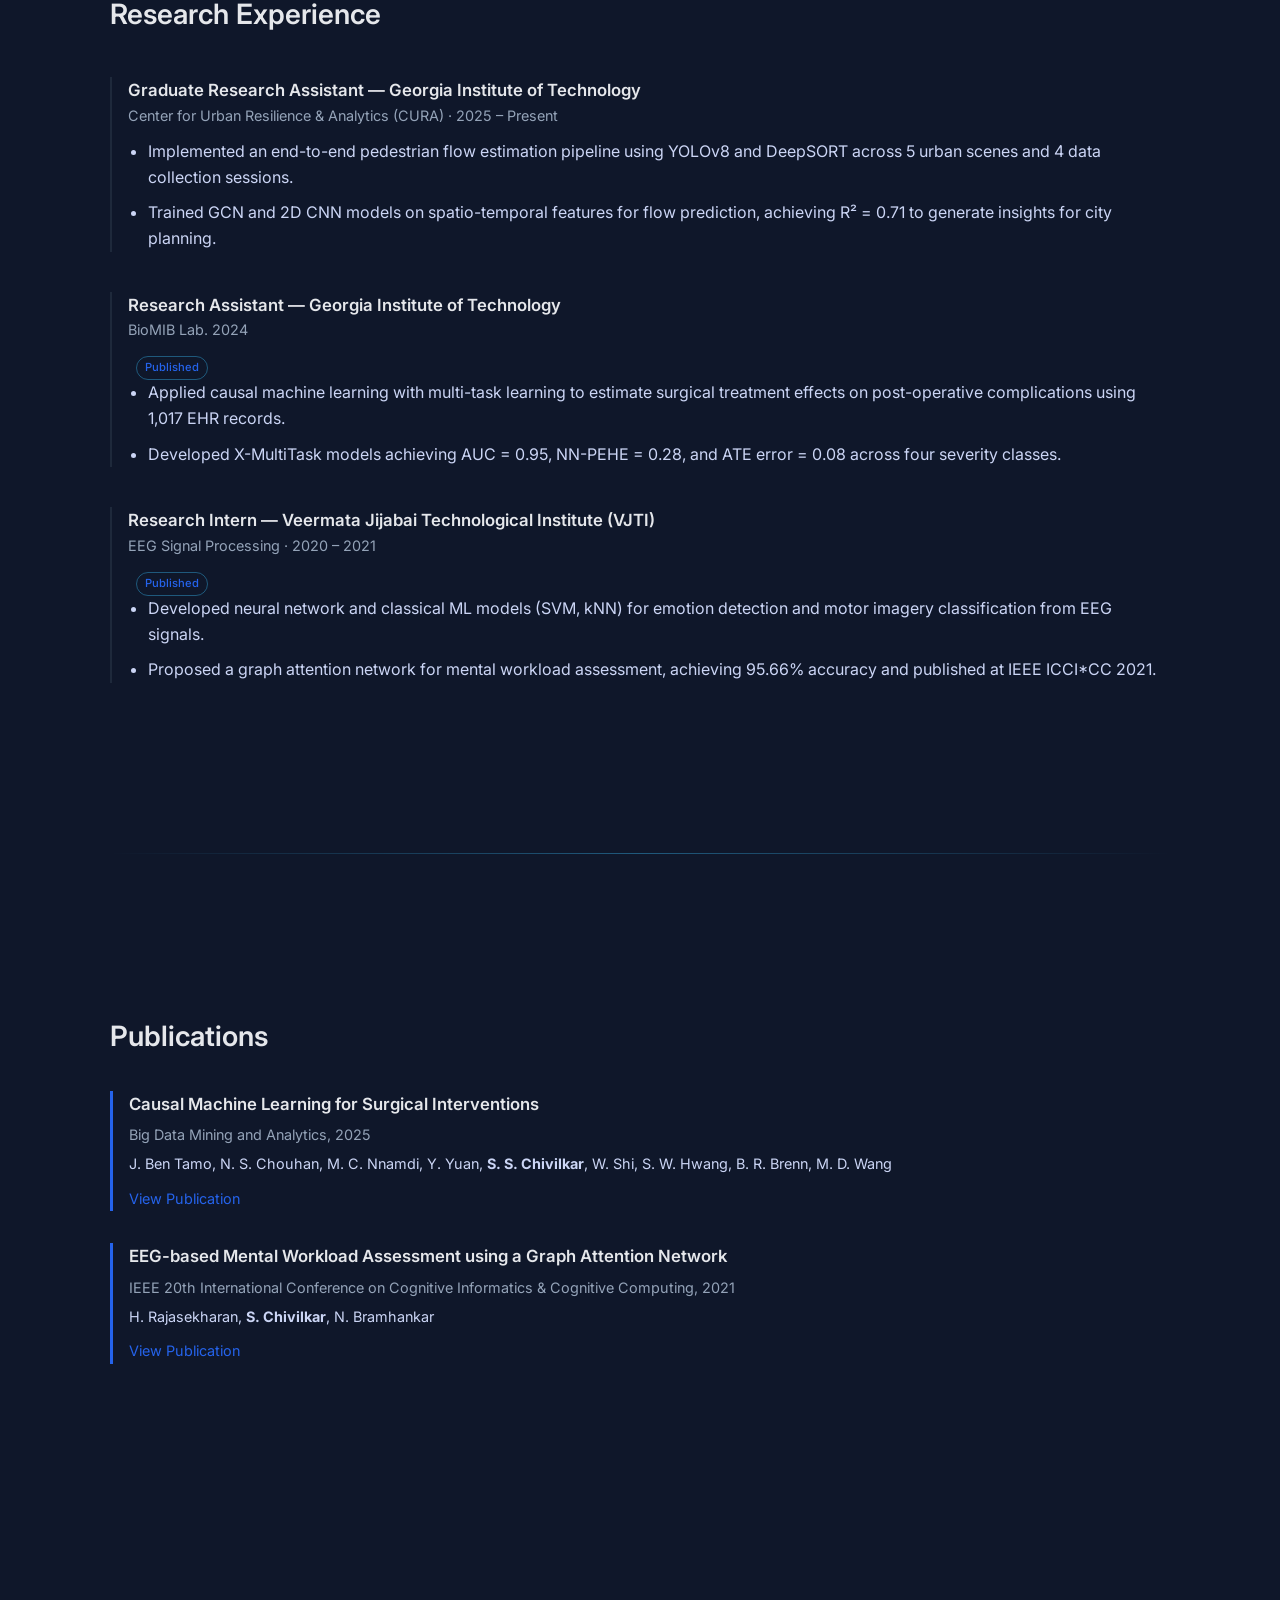
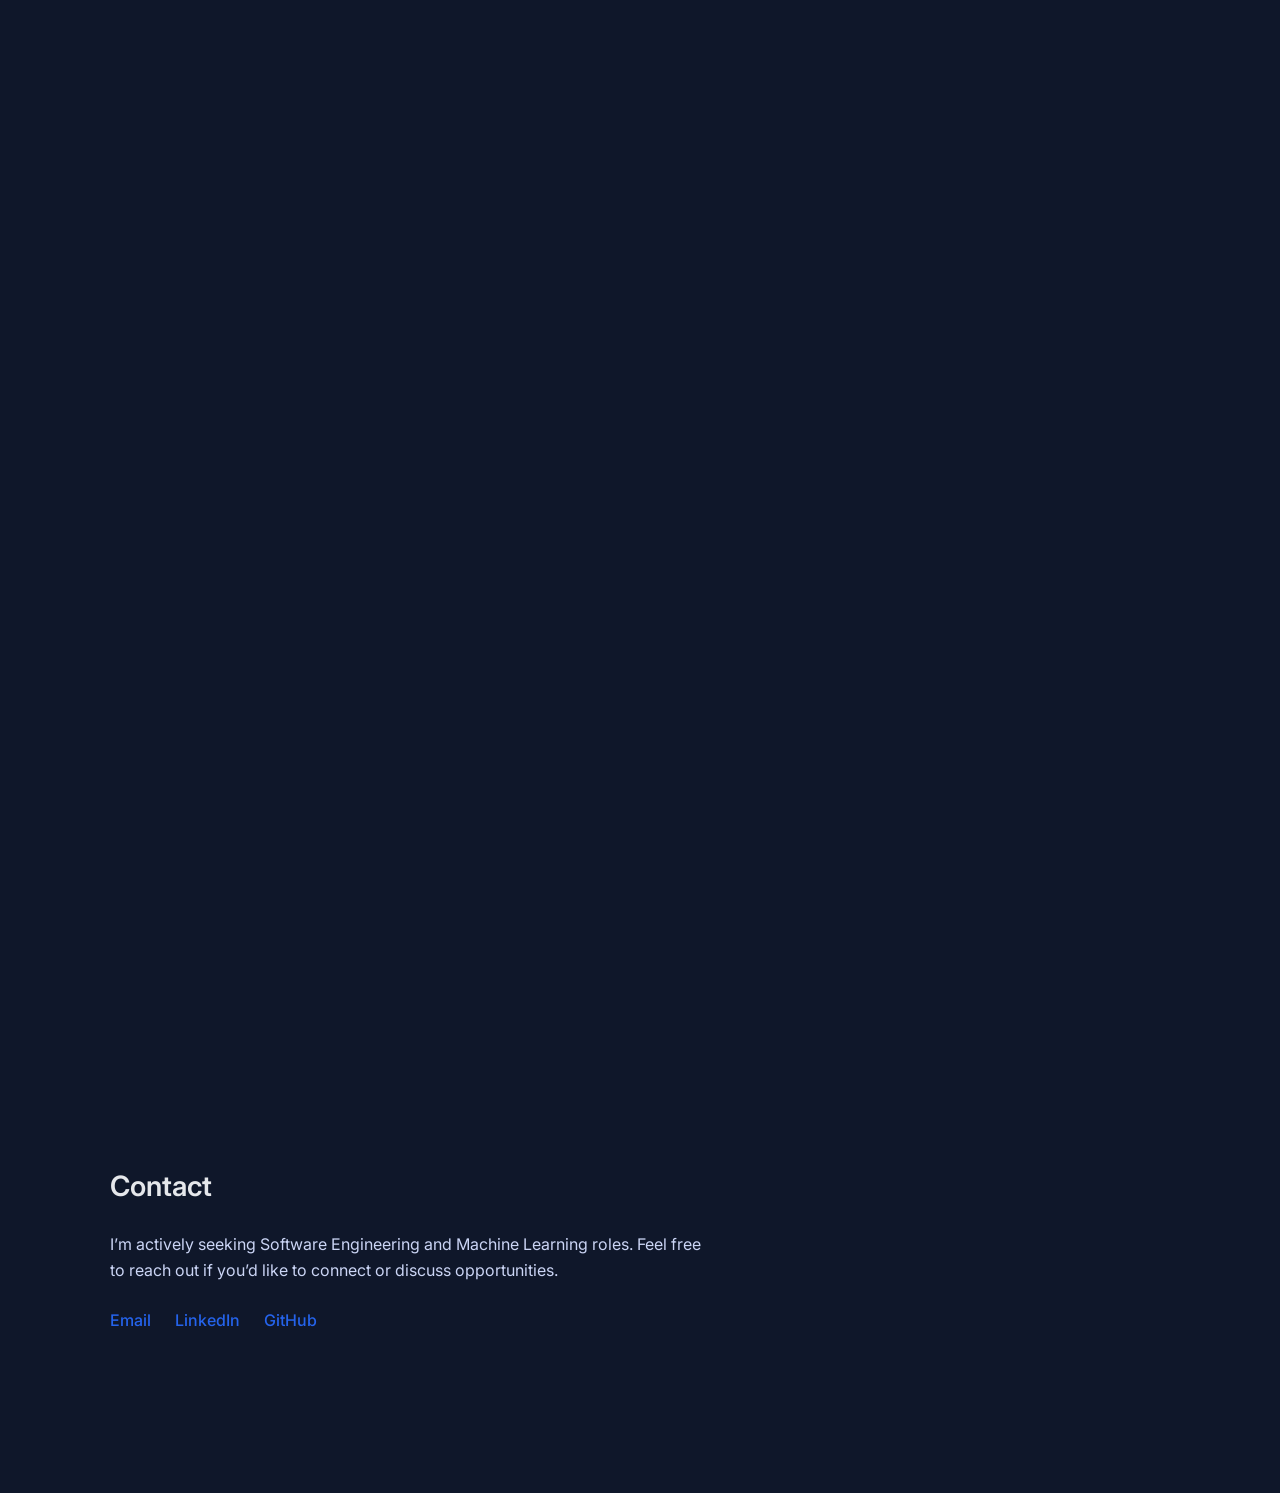
==== commit 3e18d01b: "added logos" ====
--- a/index.html
+++ b/index.html
@@ -621,11 +621,8 @@
         </section>
 
     </main>
+    <footer id="footer"></footer>
     <script src="js/loadSections.js"></script>
-
-
-    <footer id="footer"></footer>
-
 </body>
 
-</html>+</html>
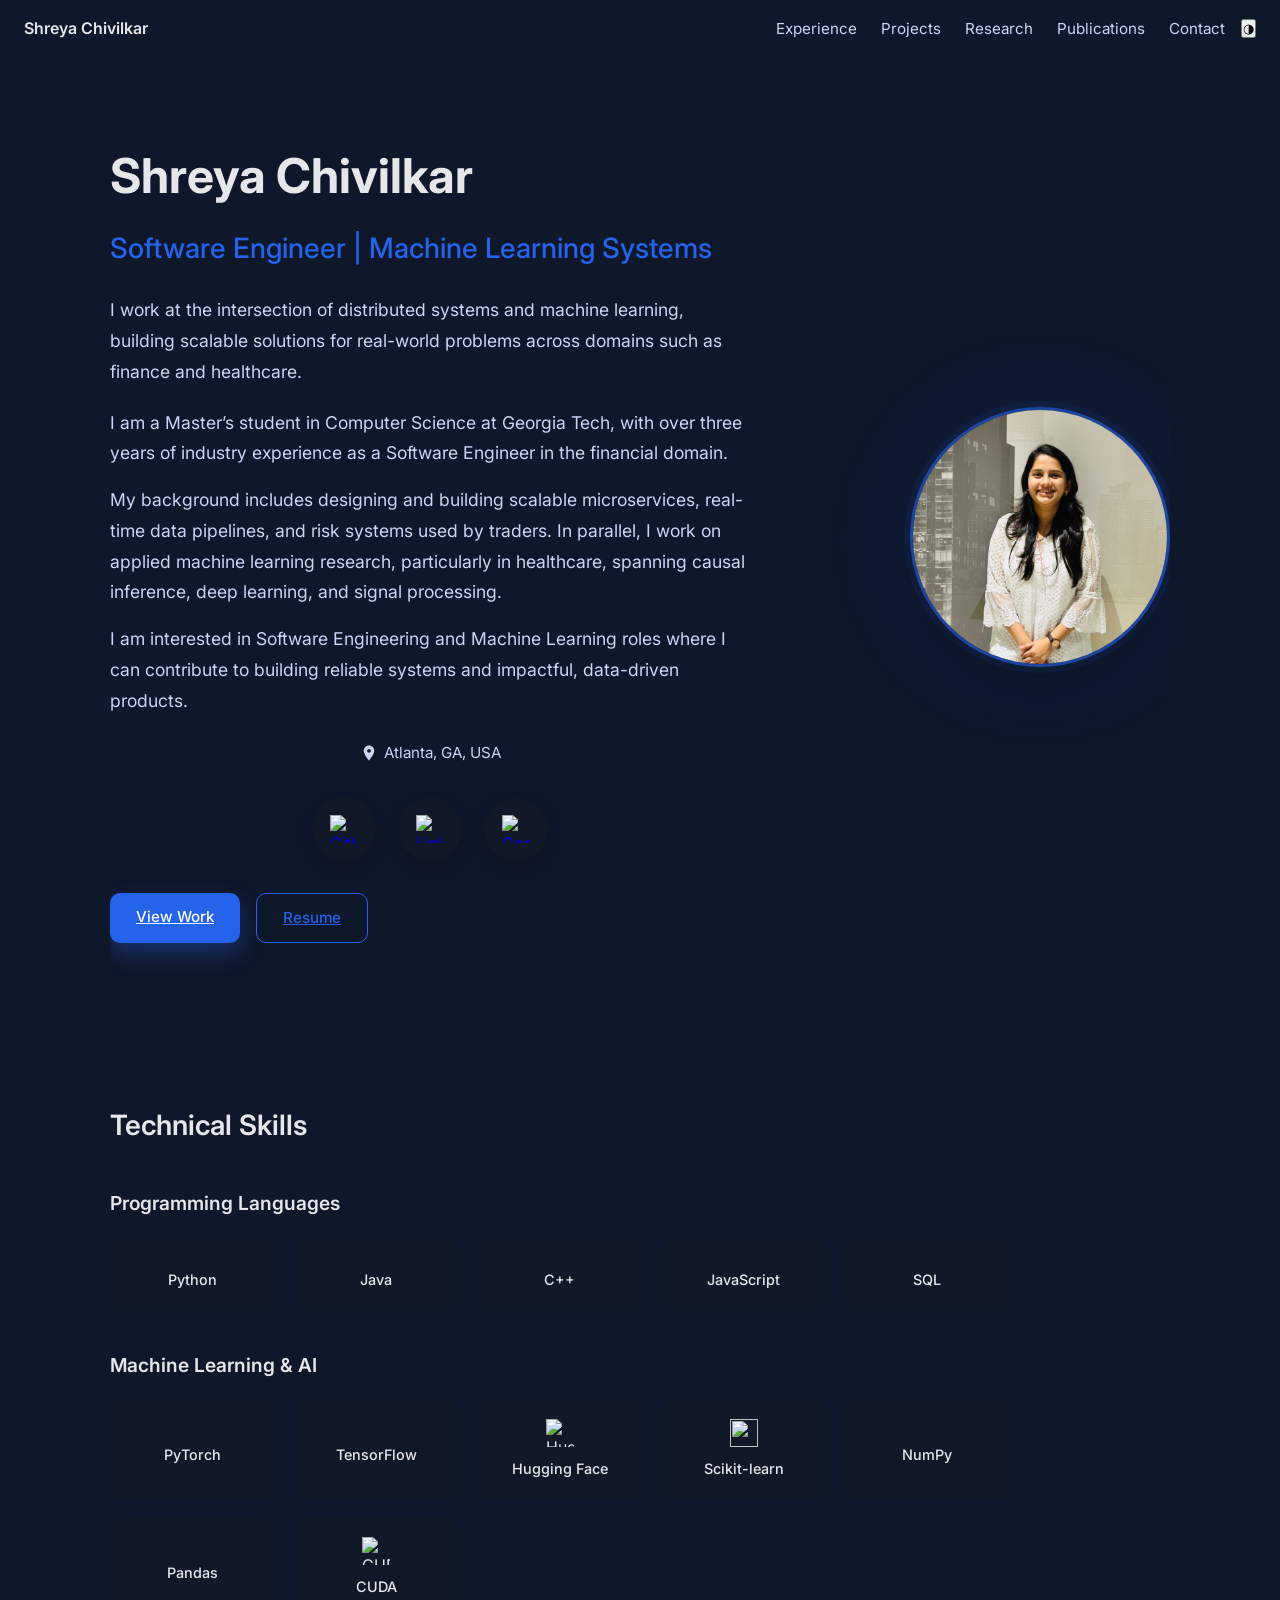
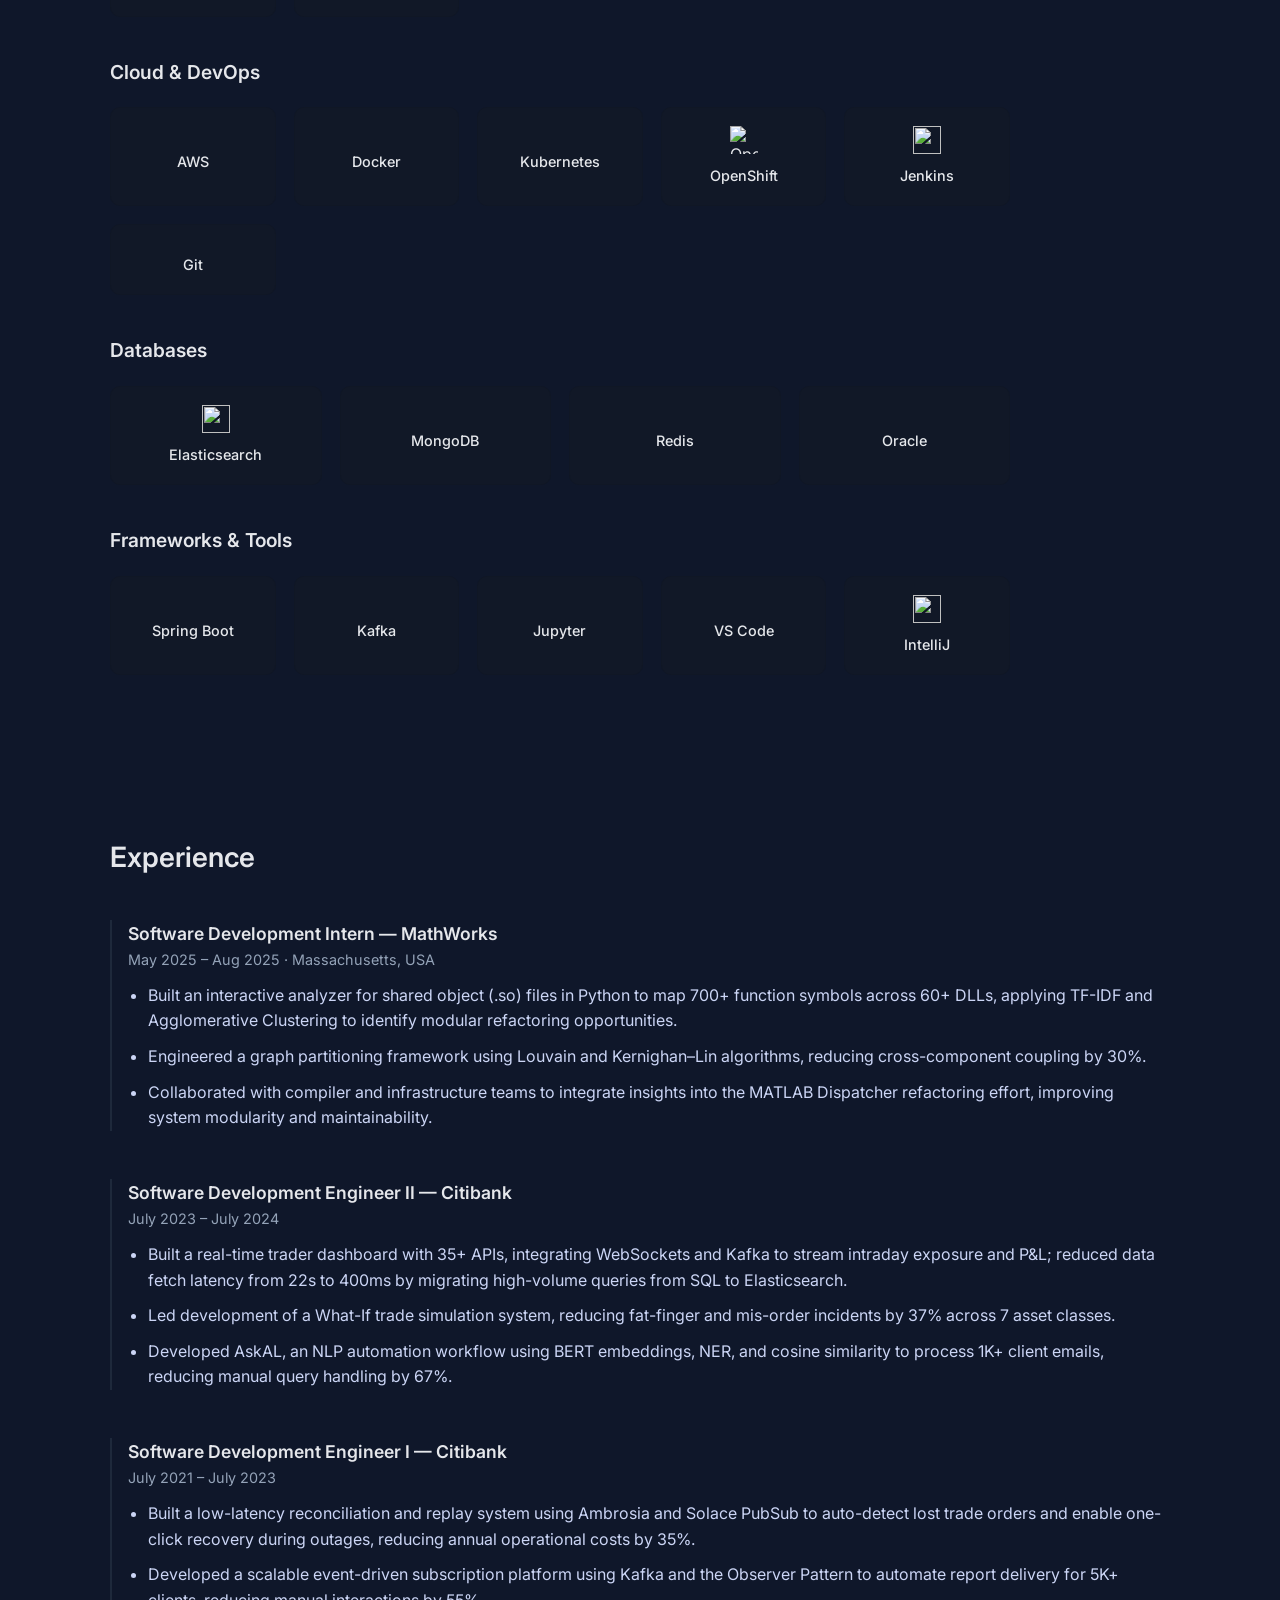
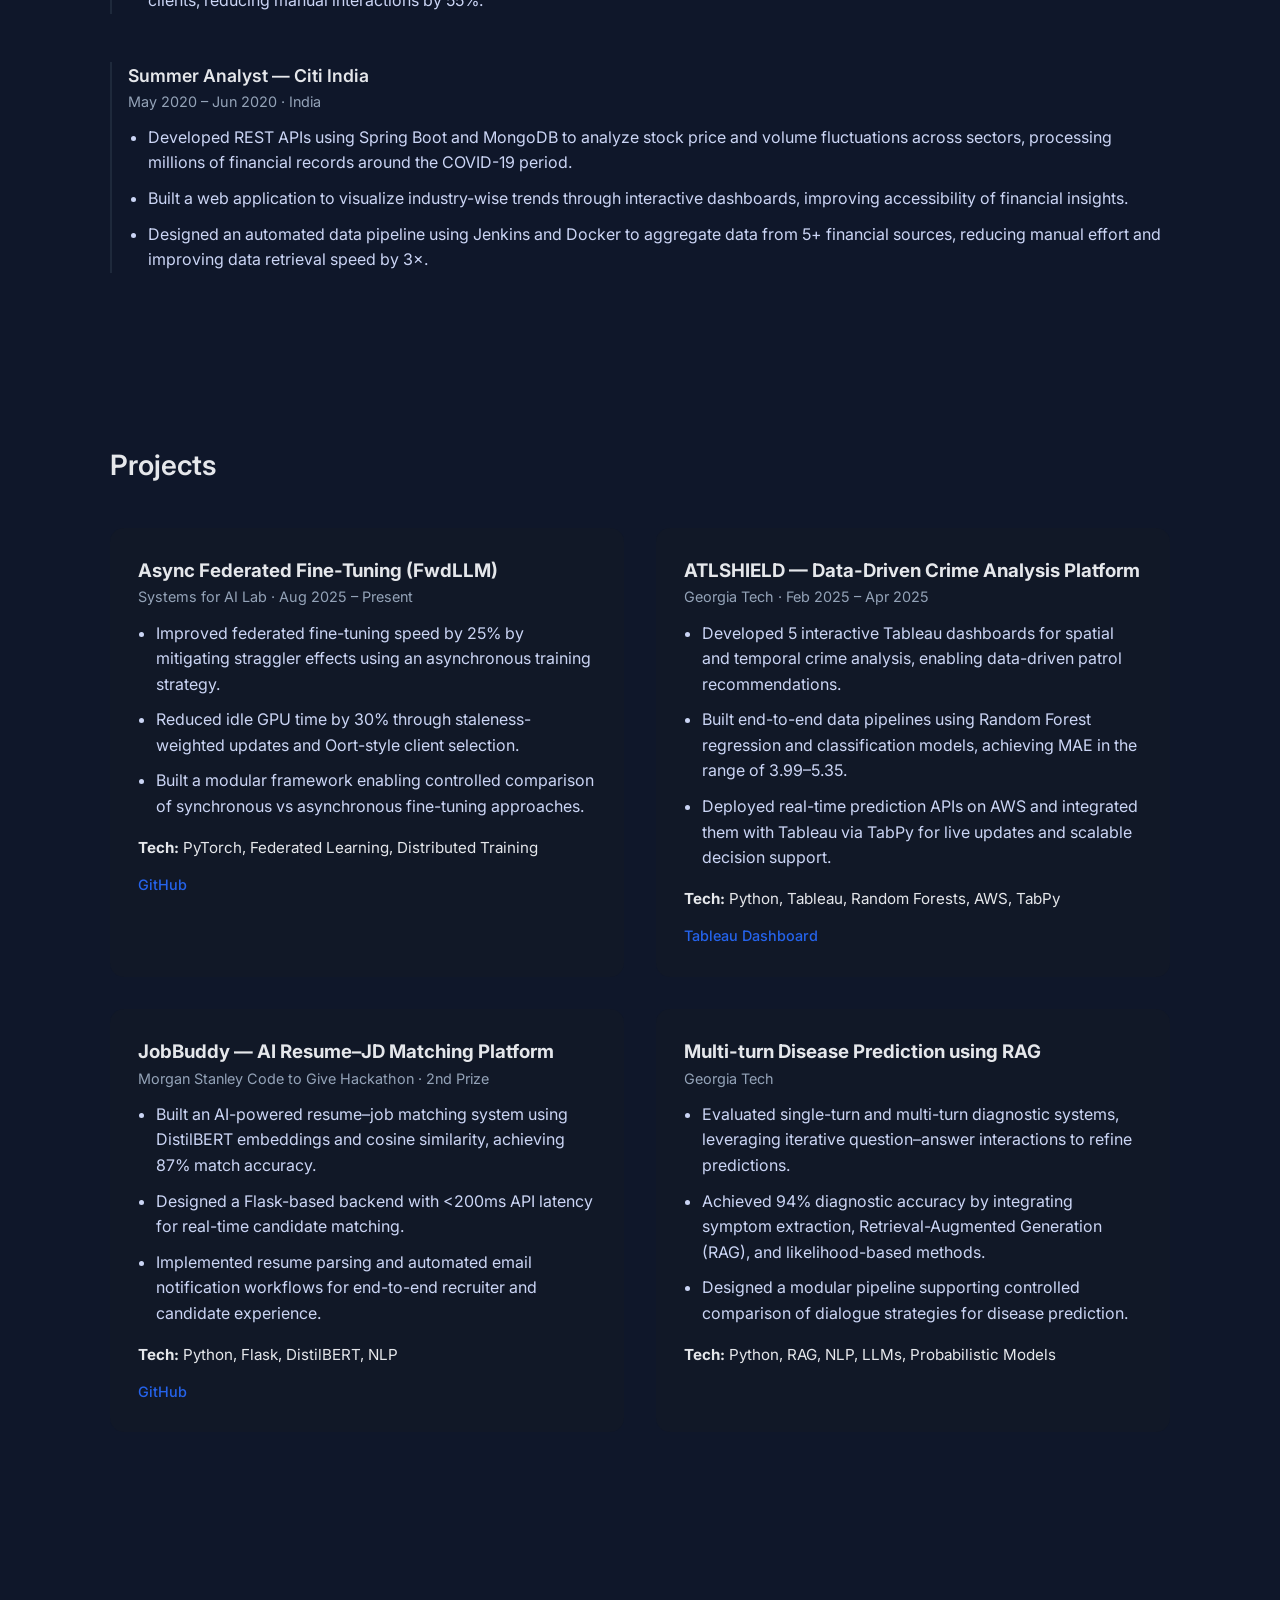
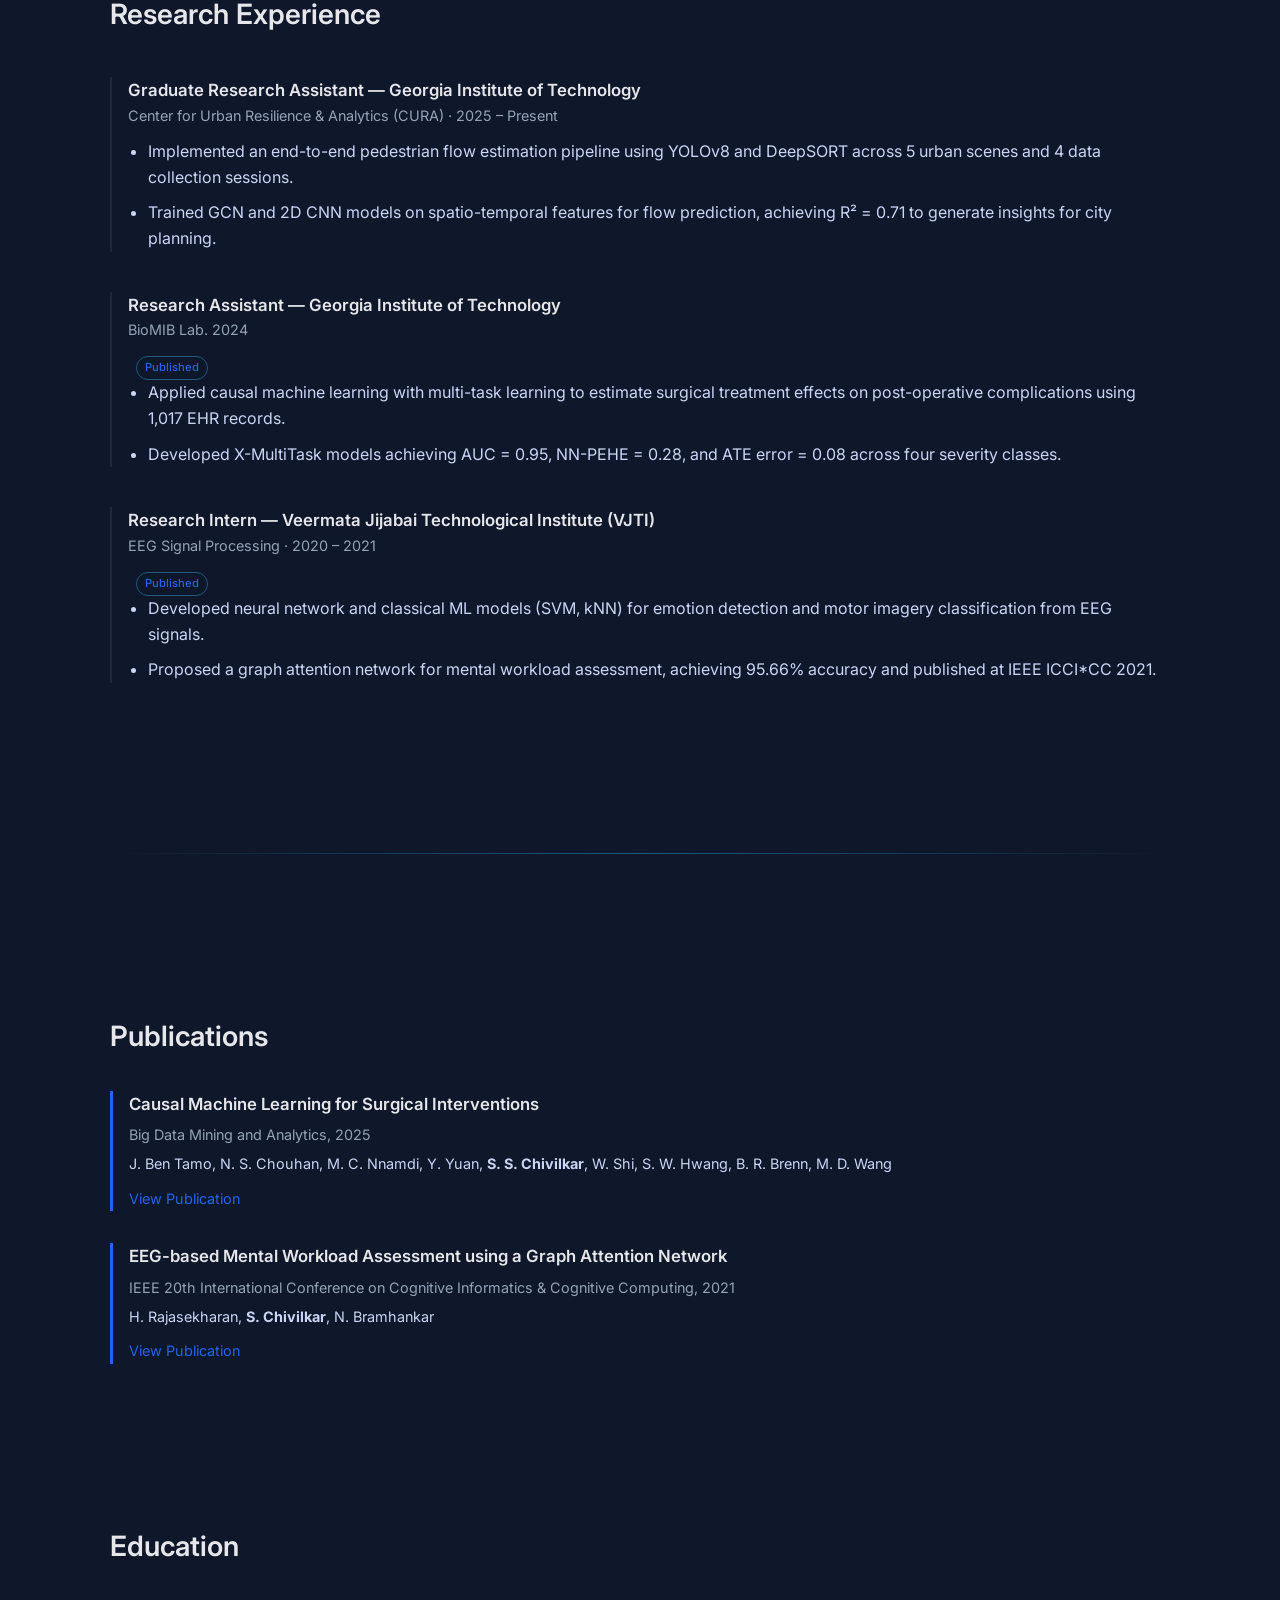
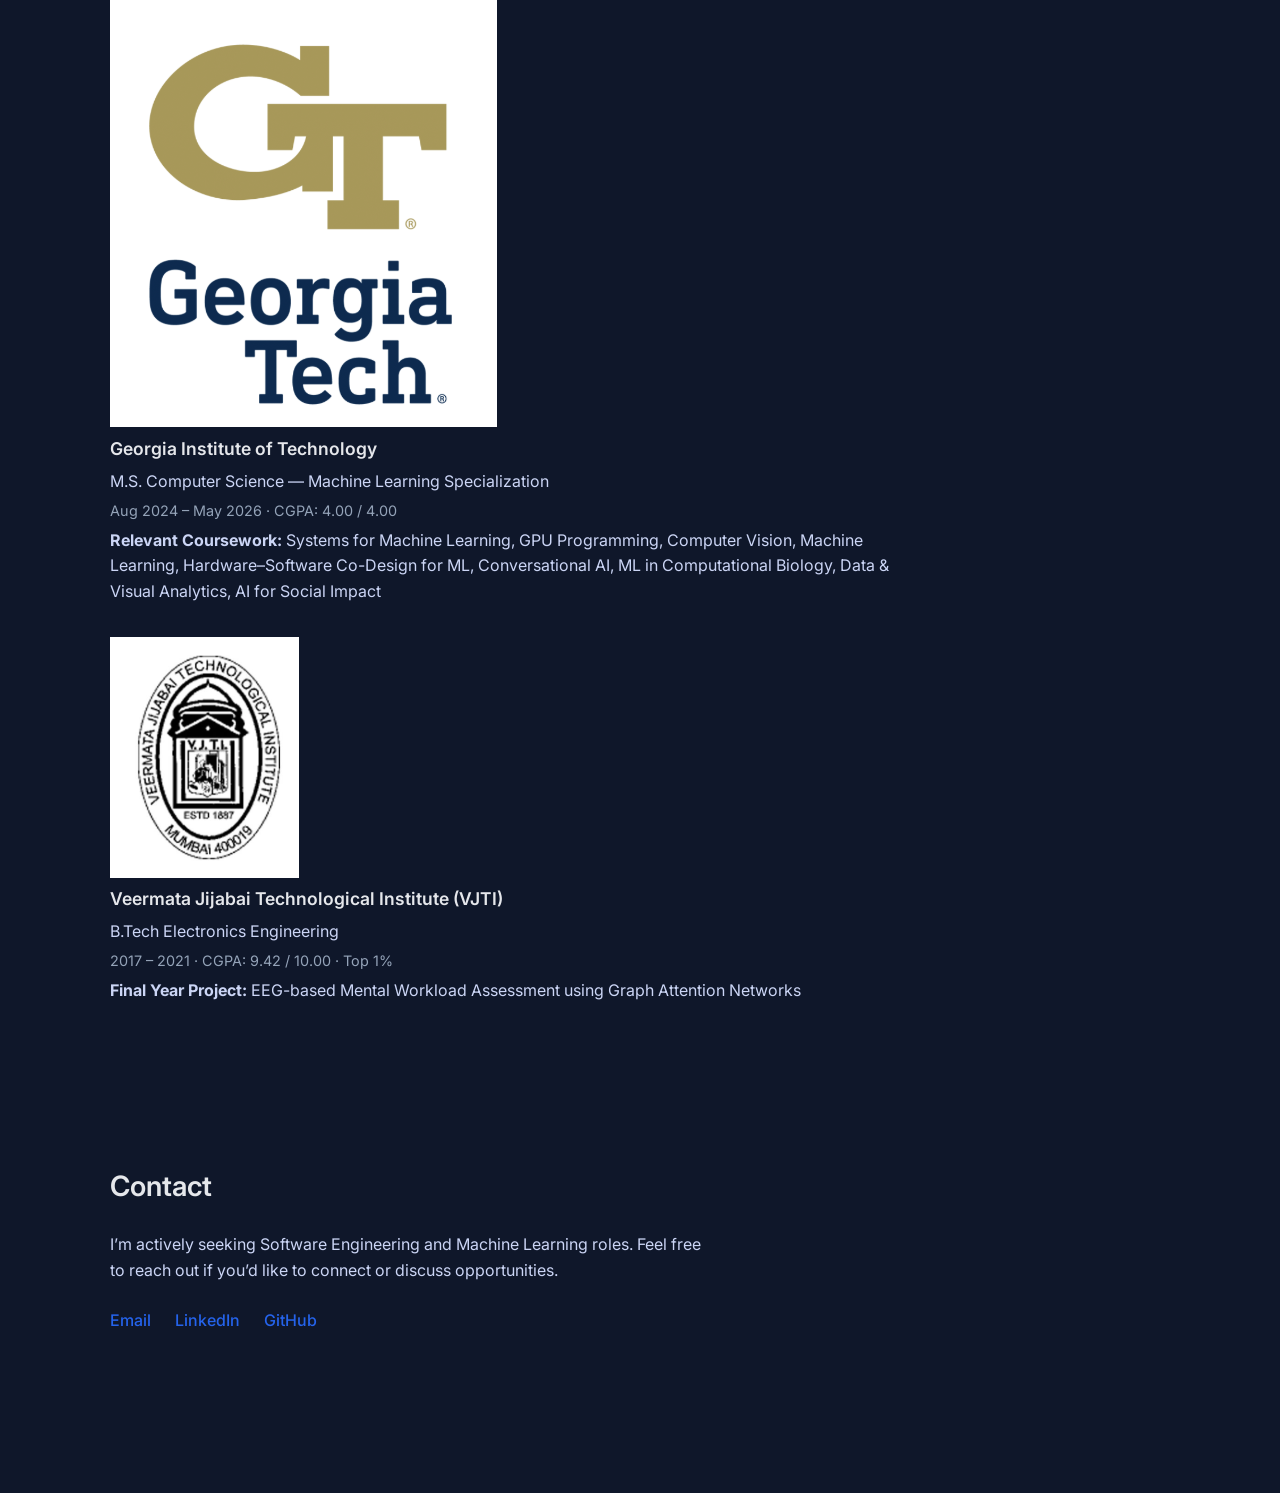
==== commit dea65b90: "logs" ====
--- a/index.html
+++ b/index.html
@@ -105,7 +105,8 @@
                             </a>
 
 
-                            <a href="https://scholar.google.com/citations?user=3qMleOsAAAAJ&hl=en&oi=ao" target="_blank" class="social-circle">
+                            <a href="https://scholar.google.com/citations?user=3qMleOsAAAAJ&hl=en&oi=ao" target="_blank"
+                                class="social-circle">
                                 <img src="https://cdn.simpleicons.org/googlescholar/000000" alt="Google Scholar">
                             </a>
 
@@ -625,4 +626,4 @@
     <script src="js/loadSections.js"></script>
 </body>
 
-</html>
+</html>
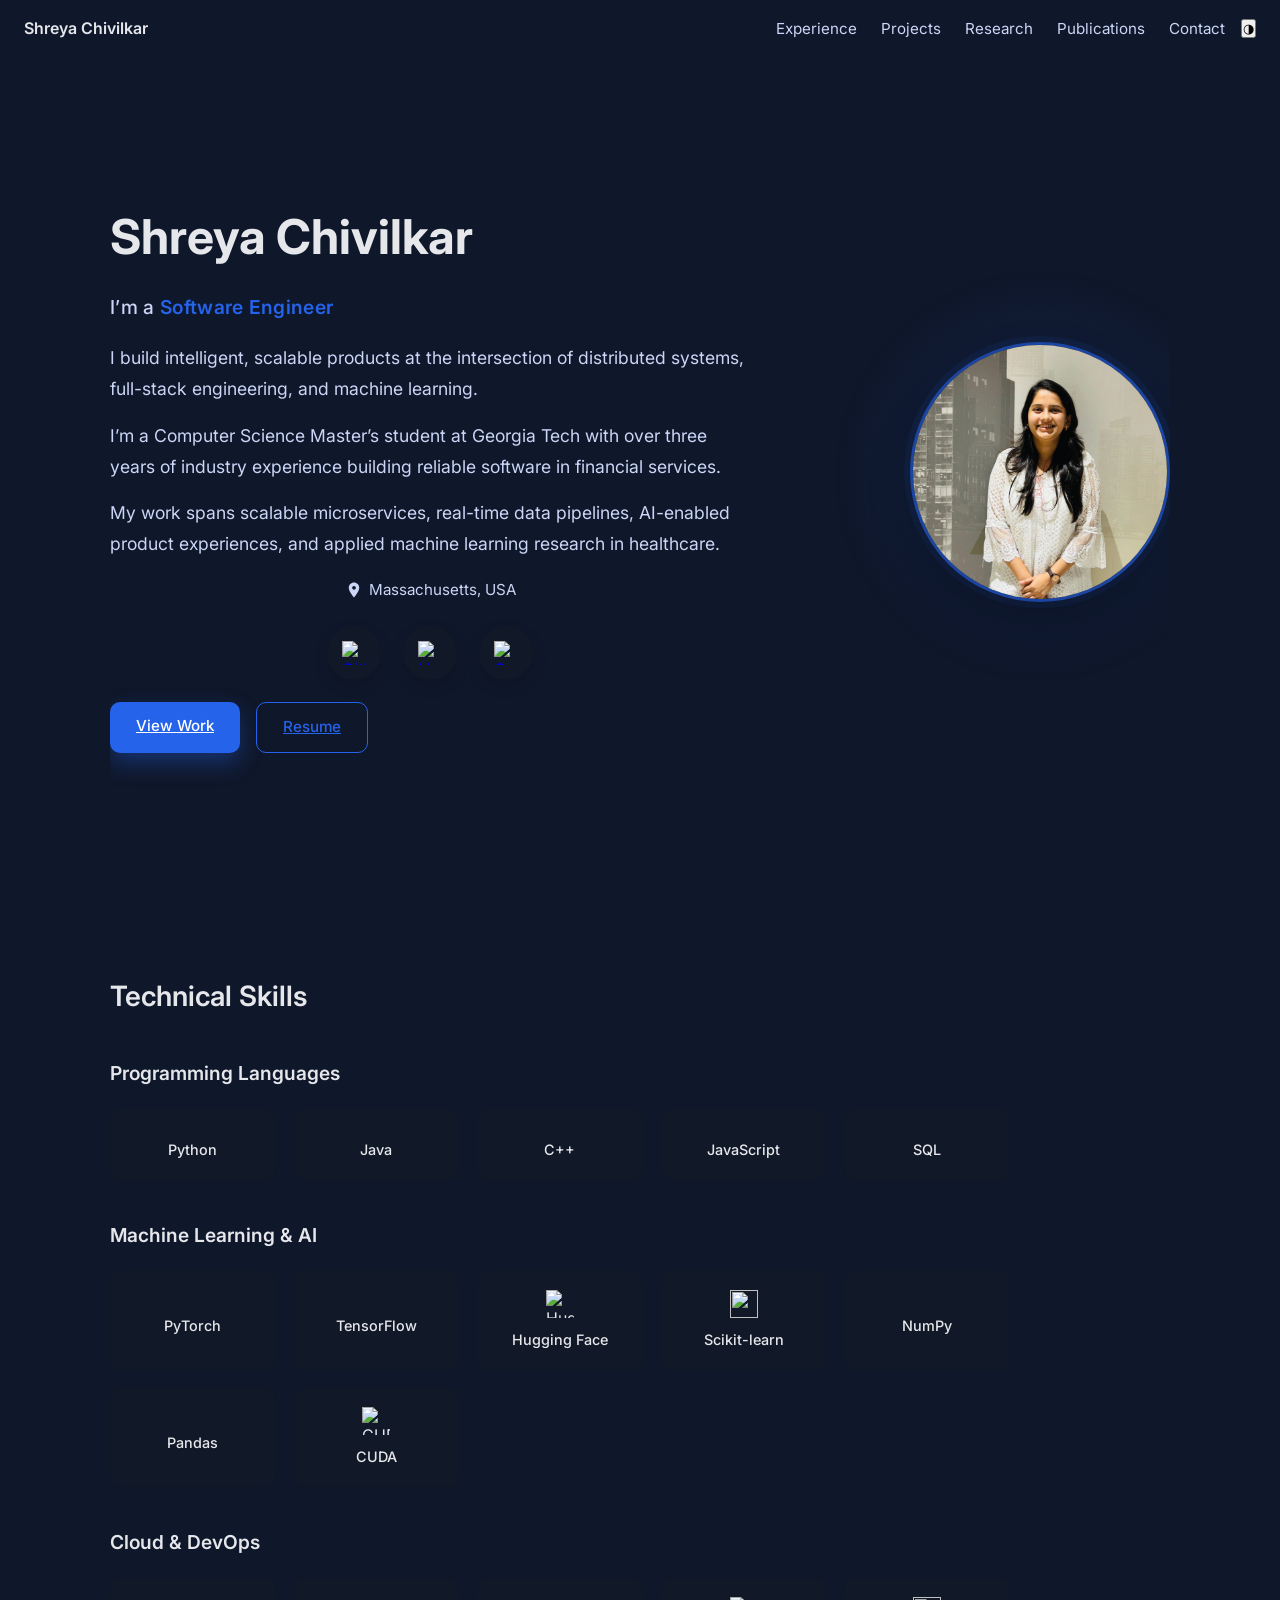
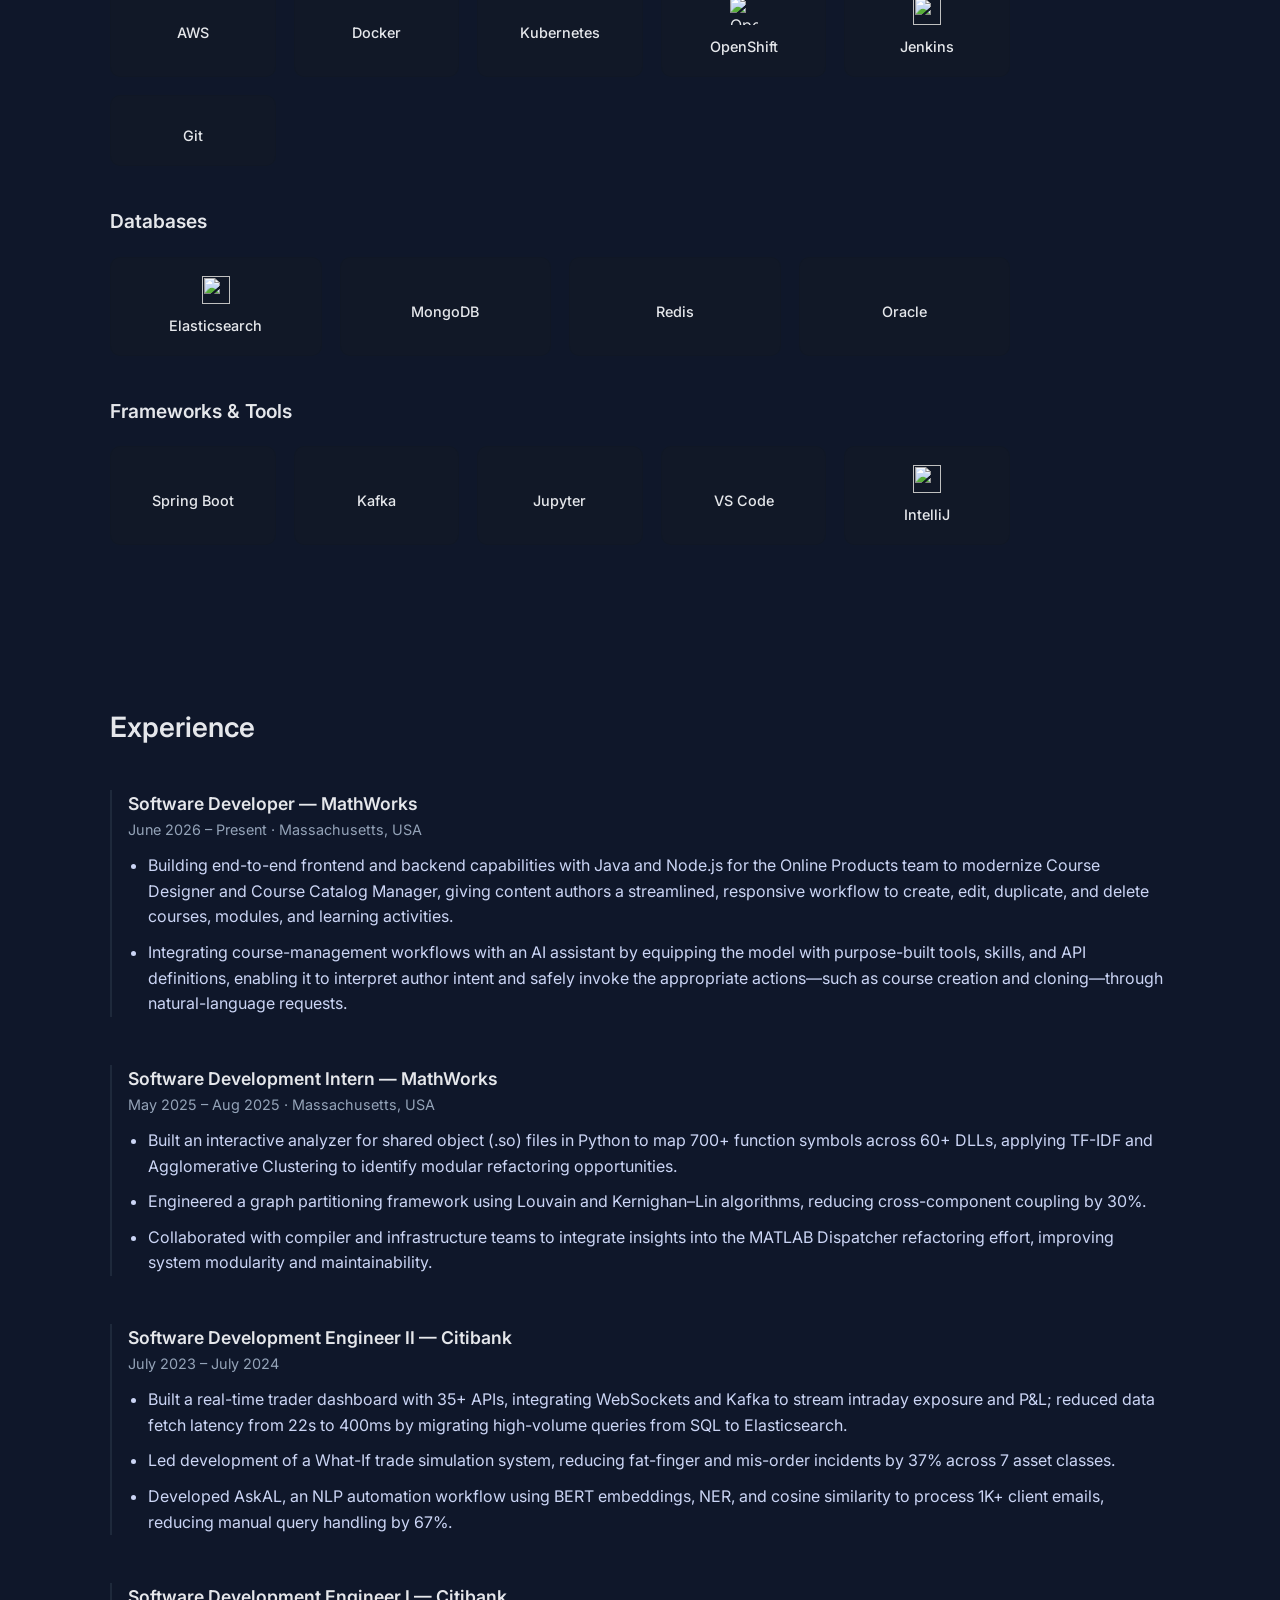
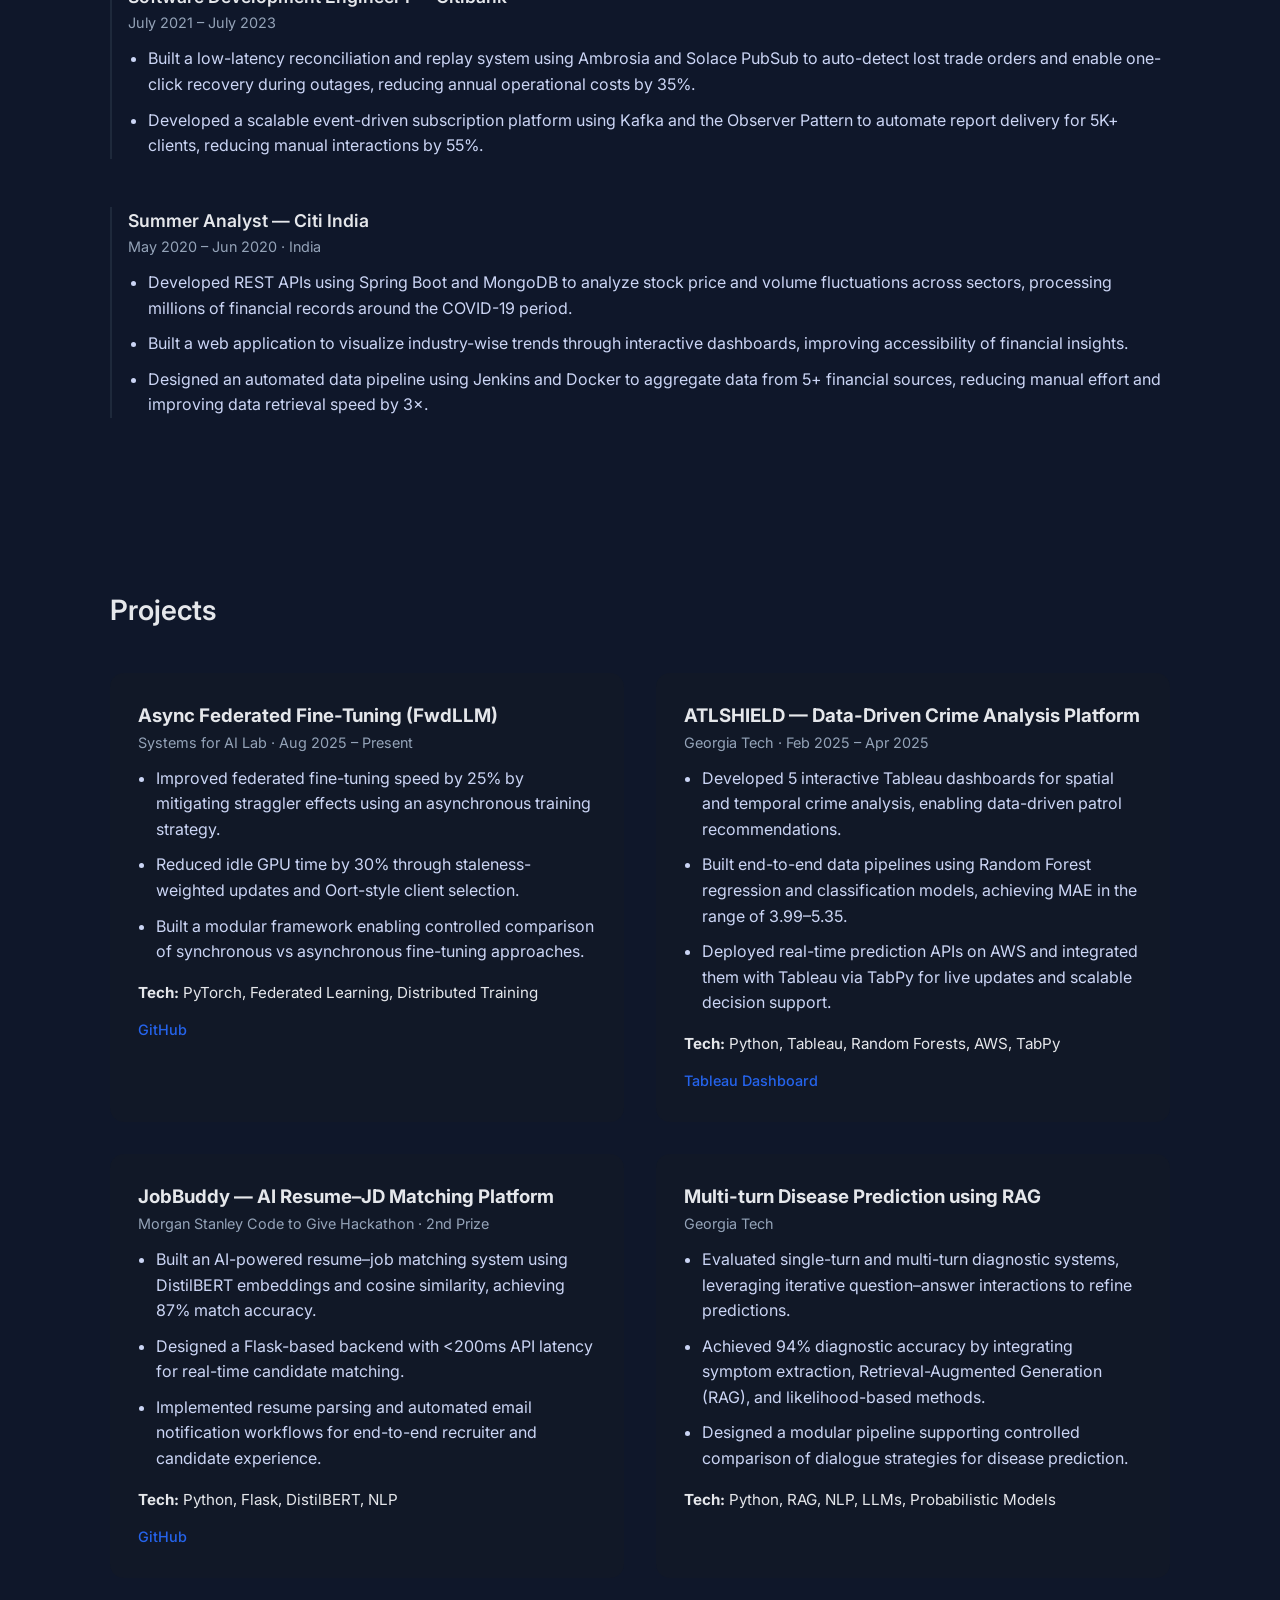
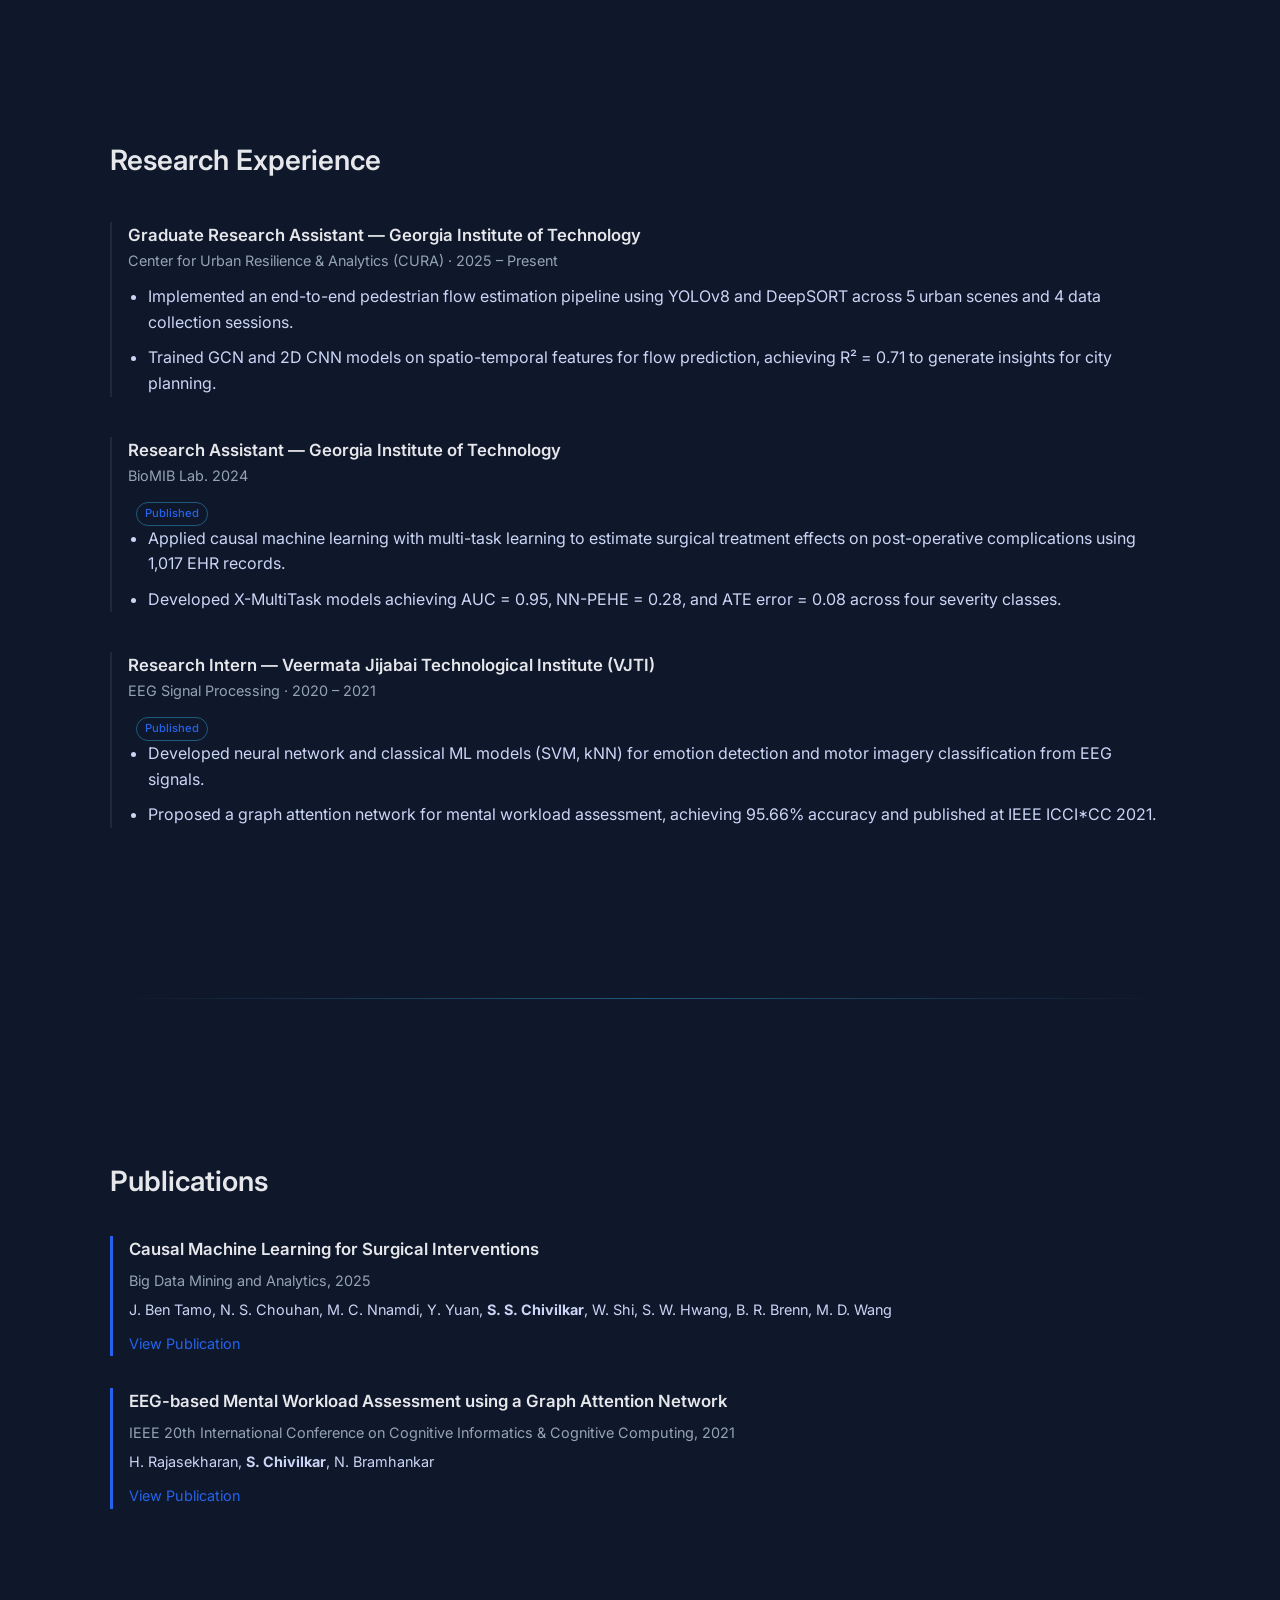
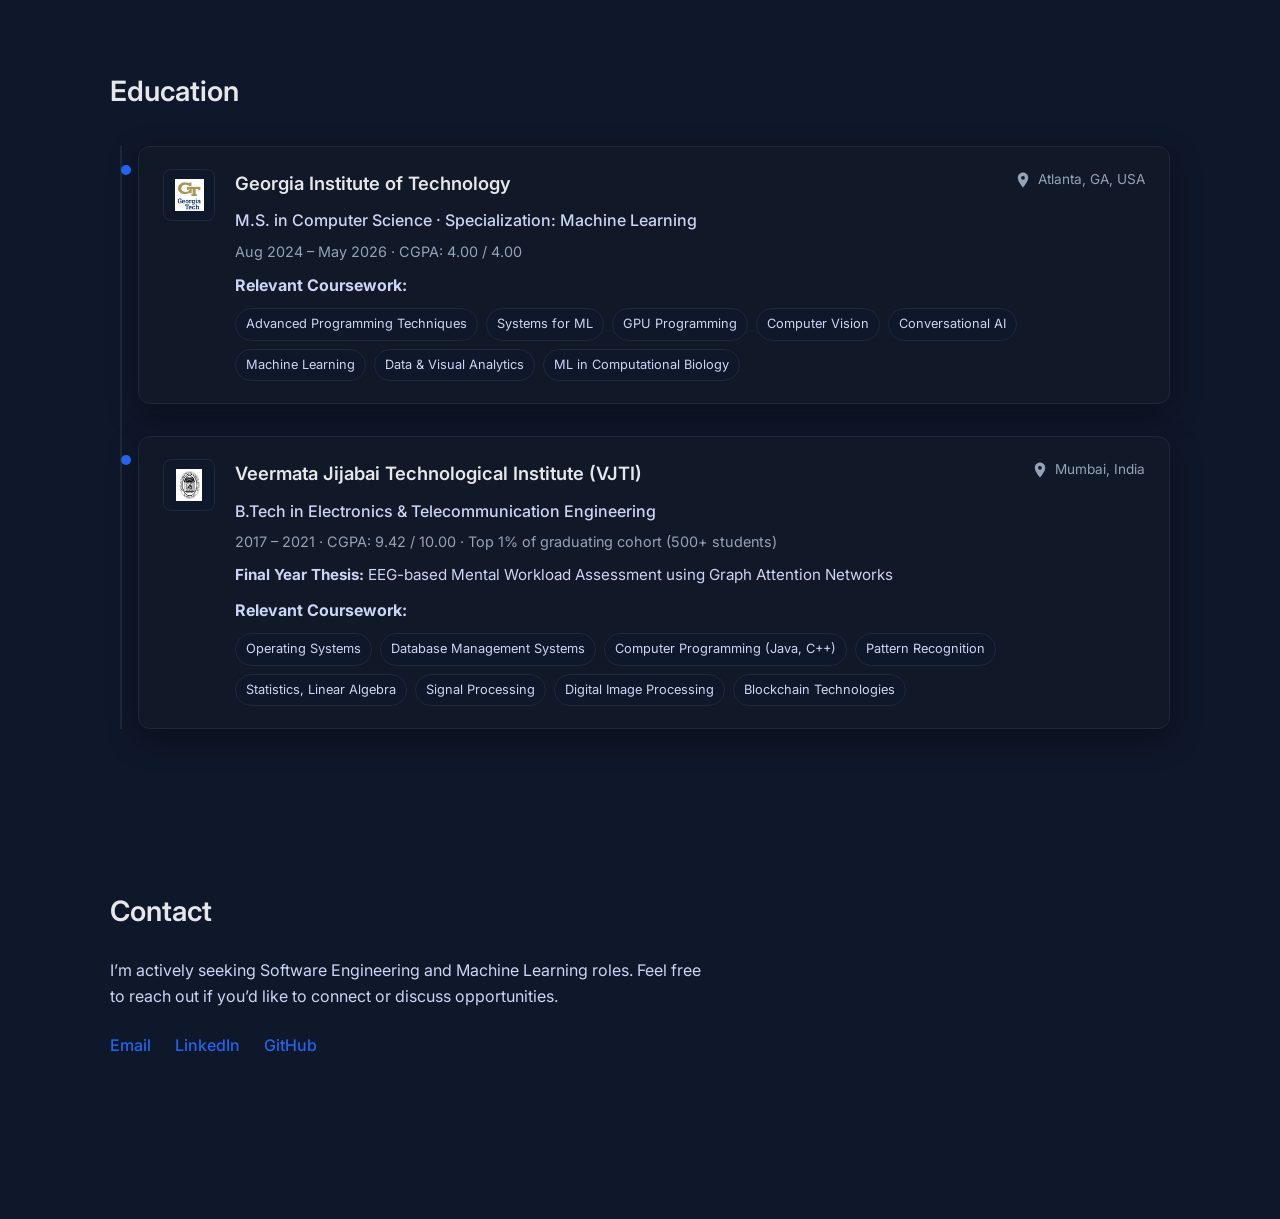
==== commit b8f05021: "Refresh portfolio hero and add MathWorks experience" ====
--- a/index.html
+++ b/index.html
@@ -50,45 +50,36 @@
                 <div class="hero-text">
                     <h1>Shreya Chivilkar</h1>
 
-                    <h2>Software Engineer | Machine Learning Systems</h2>
+                    <p class="hero-role" aria-live="polite">I’m a <span id="rotating-role">Software Engineer</span></p>
 
                     <p class="hero-tagline">
-                        I work at the intersection of distributed systems and machine learning,
-                        building scalable solutions for real-world problems across domains such
-                        as finance and healthcare.
+                        I build intelligent, scalable products at the intersection of distributed
+                        systems, full-stack engineering, and machine learning.
                     </p>
 
                     <div class="hero-about">
                         <p>
-                            I am a Master’s student in Computer Science at Georgia Tech, with over three
-                            years of industry experience as a Software Engineer in the financial domain.
+                            I’m a Computer Science Master’s student at Georgia Tech with over three
+                            years of industry experience building reliable software in financial services.
                         </p>
 
                         <p>
-                            My background includes designing and building scalable microservices,
-                            real-time data pipelines, and risk systems used by traders. In parallel,
-                            I work on applied machine learning research, particularly in healthcare,
-                            spanning causal inference, deep learning, and signal processing.
+                            My work spans scalable microservices, real-time data pipelines, AI-enabled
+                            product experiences, and applied machine learning research in healthcare.
                         </p>
-
-                        <p>
-                            I am interested in Software Engineering and Machine Learning roles where
-                            I can contribute to building reliable systems and impactful,
-                            data-driven products.
-                        </p>
                     </div>
 
                     <div class="hero-contact">
 
                         <div class="hero-location">
-                            <a href="https://maps.google.com/?q=Georgia+Institute+of+Technology" target="_blank">
+                            <a href="https://maps.google.com/?q=Massachusetts,+USA" target="_blank">
 
                                 <svg class="location-icon" xmlns="http://www.w3.org/2000/svg" viewBox="0 0 24 24">
                                     <path d="M12 2C8.13 2 5 5.13 5 9c0 5.25 7 13 7 13s7-7.75 7-13c0-3.87-3.13-7-7-7zm0 
 9.5c-1.38 0-2.5-1.12-2.5-2.5S10.62 6.5 12 6.5 14.5 7.62 14.5 9 13.38 11.5 12 11.5z" />
                                 </svg>
 
-                                Atlanta, GA, USA
+                                Massachusetts, USA
                             </a>
                         </div>
 
@@ -324,6 +315,19 @@
 
         <section id="experience" class="fade-in">
             <h2>Experience</h2>
+
+            <div class="experience-item">
+                <h3>Software Developer — MathWorks</h3>
+                <span class="experience-meta">June 2026 – Present · Massachusetts, USA</span>
+                <ul>
+                    <li>
+                        Building end-to-end frontend and backend capabilities with Java and Node.js for the Online Products team to modernize Course Designer and Course Catalog Manager, giving content authors a streamlined, responsive workflow to create, edit, duplicate, and delete courses, modules, and learning activities.
+                    </li>
+                    <li>
+                        Integrating course-management workflows with an AI assistant by equipping the model with purpose-built tools, skills, and API definitions, enabling it to interpret author intent and safely invoke the appropriate actions—such as course creation and cloning—through natural-language requests.
+                    </li>
+                </ul>
+            </div>
 
             <div class="experience-item">
                 <h3>Software Development Intern — MathWorks</h3>
@@ -626,4 +630,4 @@
     <script src="js/loadSections.js"></script>
 </body>
 
-</html>+</html>
--- a/css/main.css
+++ b/css/main.css
@@ -467,27 +467,175 @@
    EDUCATION
    ===================================================== */
 
-.education-item {
-  margin-top: 32px;
-}
-
-.education-item h3 {
-  font-size: 1.1rem;
-  font-weight: 600;
-}
-
-.education-meta {
-  display: block;
-  font-size: 0.9rem;
-  color: var(--text-muted);
-  margin-top: 4px;
-}
-
-.education-item p {
-  margin-top: 8px;
-  color: var(--text-secondary);
-}
-
+.education-timeline{
+  display:flex;
+  flex-direction:column;
+  gap:32px;
+  margin-top:32px;
+
+  position:relative;
+  padding-left:28px;
+}
+
+/* vertical timeline */
+
+.education-timeline::before{
+  content:"";
+  position:absolute;
+  left:10px;
+  top:0;
+  bottom:0;
+  width:2px;
+  background:var(--border-subtle);
+}
+
+/* education card */
+
+.education-item{
+  display:flex;
+  align-items:flex-start;
+  gap:20px;
+
+  position:relative;
+
+  padding:22px 24px;
+
+  background:var(--bg-secondary);
+
+  border-radius:12px;
+
+  border:1px solid var(--border-subtle);
+
+  box-shadow:var(--shadow-soft);
+
+  transition:transform .25s ease, box-shadow .25s ease;
+}
+
+.education-item:hover{
+  transform:translateY(-3px);
+  box-shadow:var(--shadow-strong);
+}
+
+/* timeline dot */
+
+.education-item::before{
+  content:"";
+  position:absolute;
+  left:-18px;
+  top:18px;
+  width:10px;
+  height:10px;
+  border-radius:50%;
+  background:var(--accent);
+}
+
+/* logo container */
+
+.education-logo{
+  flex-shrink:0;
+
+  width:52px;
+  height:52px;
+
+  display:flex;
+  align-items:center;
+  justify-content:center;
+
+  background:var(--bg-primary);
+
+  border-radius:8px;
+
+  border:1px solid var(--border-subtle);
+}
+
+.education-logo img{
+  width:32px;
+  height:32px;
+  object-fit:contain;
+}
+
+/* text hierarchy */
+
+.education-content h3{
+  font-size:1.15rem;
+  font-weight:600;
+  margin-bottom:4px;
+}
+
+.education-degree{
+  font-weight:500;
+  color:var(--text-secondary);
+  margin-bottom:6px;
+}
+
+.education-meta{
+  display:block;
+  font-size:0.9rem;
+  color:var(--text-muted);
+  margin-bottom:10px;
+}
+
+/* thesis */
+
+.education-thesis{
+  margin-top:8px;
+  font-size:0.95rem;
+}
+
+/* coursework container */
+
+.education-coursework{
+  margin-top:10px;
+  color:var(--text-secondary);
+}
+
+/* course tags */
+
+.course-tags{
+  margin-top:10px;
+  display:flex;
+  flex-wrap:wrap;
+  gap:8px;
+}
+
+.course-tags span{
+  font-size:0.8rem;
+
+  padding:5px 10px;
+
+  border-radius:999px;
+
+  background:var(--bg-primary);
+
+  border:1px solid var(--border-subtle);
+
+  color:var(--text-secondary);
+}
+
+.education-header{
+  display:flex;
+  justify-content:space-between;
+  align-items:flex-start;
+  gap:20px;
+}
+
+.education-location{
+  font-size:0.85rem;
+  color:var(--text-muted);
+  white-space:nowrap;
+}
+
+.location-icon{
+  width:16px;
+  height:16px;
+  fill:currentColor;
+}
+
+.education-location{
+  display:flex;
+  align-items:center;
+  gap:6px;
+}
 /* =====================================================
    CONTACT
    ===================================================== */
@@ -854,9 +1002,120 @@
   margin-top:18px;
 }
 
+/* ---------- COMPACT, FULL-VIEWPORT HERO ---------- */
+
+#hero {
+  min-height: calc(100svh - 64px);
+  padding: 36px 0;
+}
+
+.hero-container {
+  width: 100%;
+}
+
+.hero-text {
+  max-width: 680px;
+}
+
+.hero-role {
+  display: flex;
+  align-items: baseline;
+  gap: 0.35rem;
+  min-height: 2.25rem;
+  margin: 0 0 0.5rem;
+  color: var(--text-secondary);
+  font-size: 1.2rem !important;
+  font-weight: 500;
+}
+
+#rotating-role {
+  display: inline-block;
+  color: var(--accent);
+  font-weight: 600;
+  white-space: nowrap;
+}
+
+#rotating-role.role-exit {
+  animation: roleSlideOut 220ms ease-in forwards;
+}
+
+#rotating-role.role-enter {
+  animation: roleSlideIn 300ms ease-out forwards;
+}
+
+@keyframes roleSlideOut {
+  to {
+    opacity: 0;
+    transform: translateX(-18px);
+  }
+}
+
+@keyframes roleSlideIn {
+  from {
+    opacity: 0;
+    transform: translateX(18px);
+  }
+  to {
+    opacity: 1;
+    transform: translateX(0);
+  }
+}
+
+.hero-tagline {
+  max-width: 620px;
+}
+
+.hero-about {
+  margin-top: 14px;
+}
+
+.hero-about p {
+  margin-bottom: 8px;
+}
+
+.hero-contact {
+  margin-top: 18px;
+}
+
+.hero-socials {
+  margin-top: 10px;
+}
+
+.social-circle {
+  width: 54px;
+  height: 54px;
+}
+
+.social-circle img {
+  width: 24px;
+  height: 24px;
+}
+
+.hero-actions {
+  margin-top: 22px;
+}
+
+@media (max-width: 900px) {
+  #hero {
+    min-height: auto;
+    padding: 64px 0;
+  }
+
+  .hero-role {
+    justify-content: center;
+  }
+}
+
+@media (prefers-reduced-motion: reduce) {
+  #rotating-role.role-exit,
+  #rotating-role.role-enter {
+    animation: none;
+  }
+}
+
 .social-circle{
-  width:64px;
-  height:64px;
+  width:54px;
+  height:54px;
 
   display:flex;
   align-items:center;
@@ -871,8 +1130,8 @@
 }
 
 .social-circle img{
-  width:28px;
-  height:28px;
+  width:24px;
+  height:24px;
 }
 
 /* .social-circle:hover{
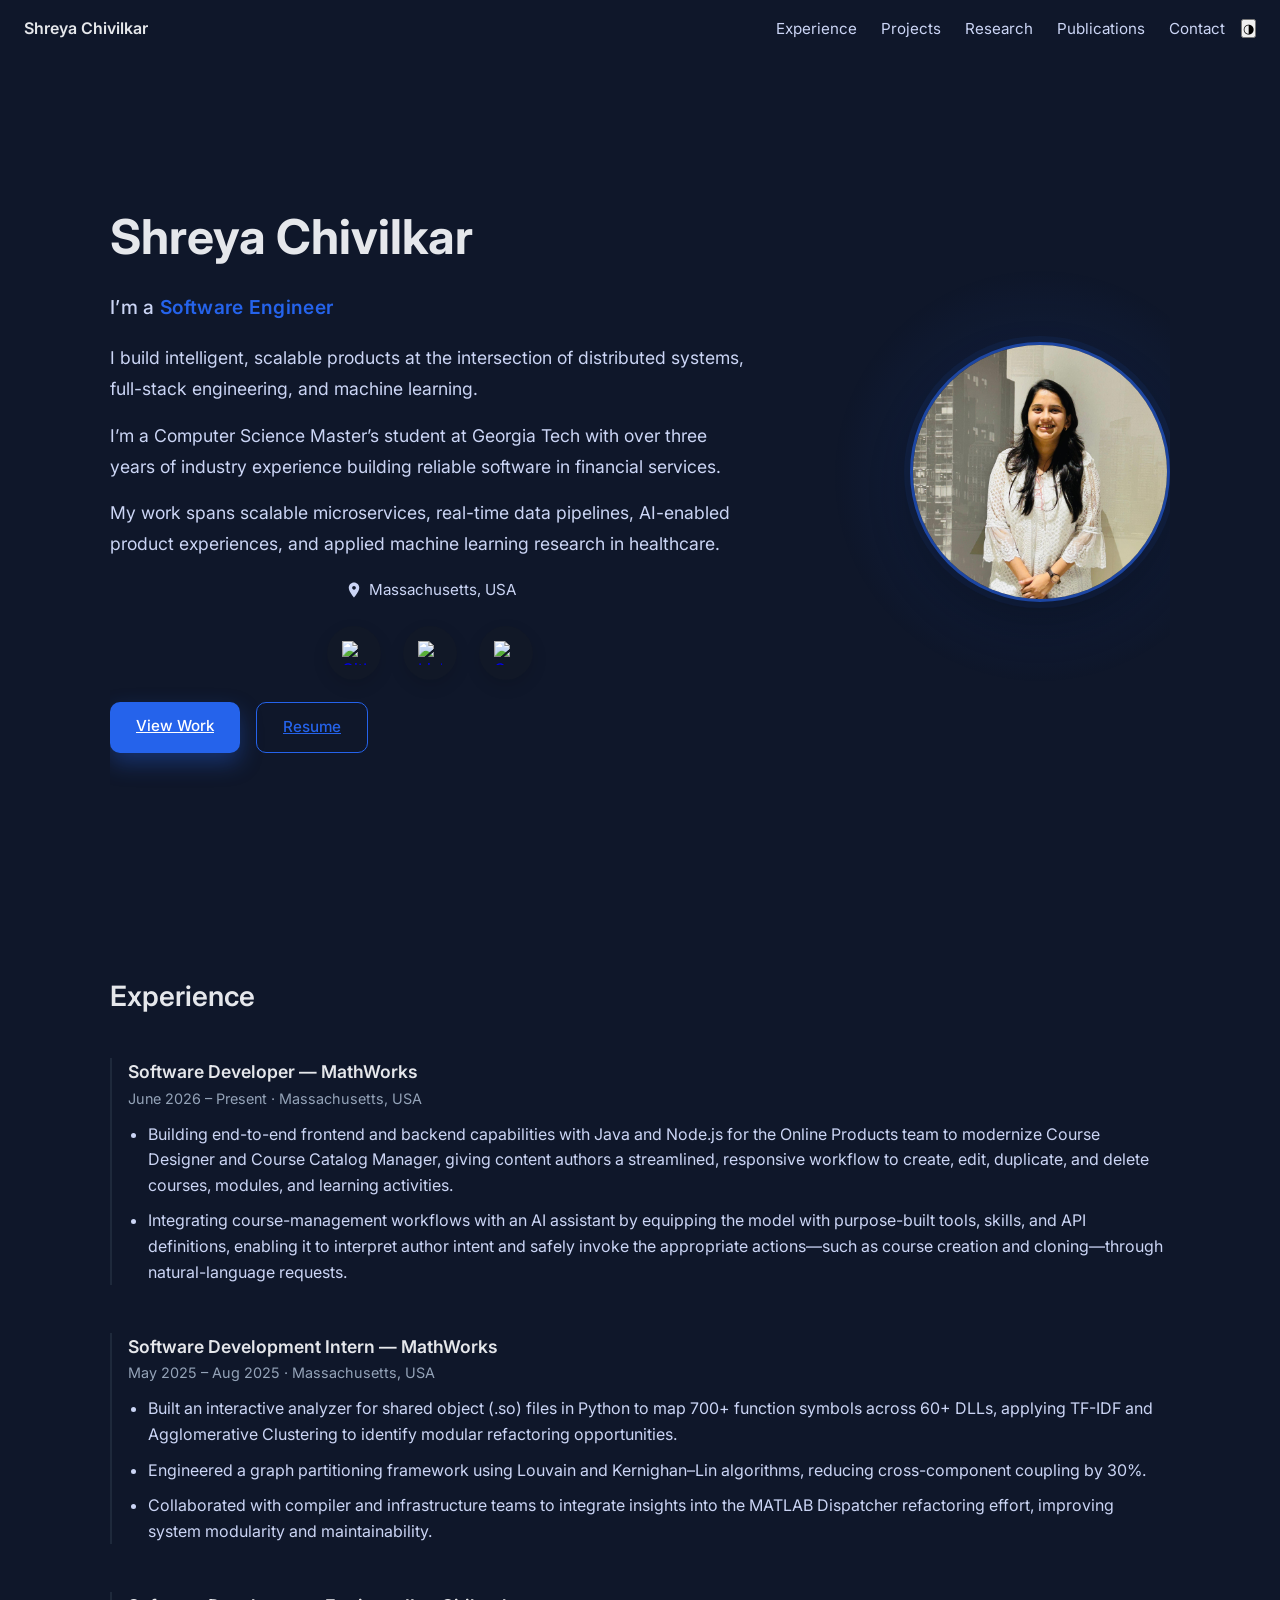
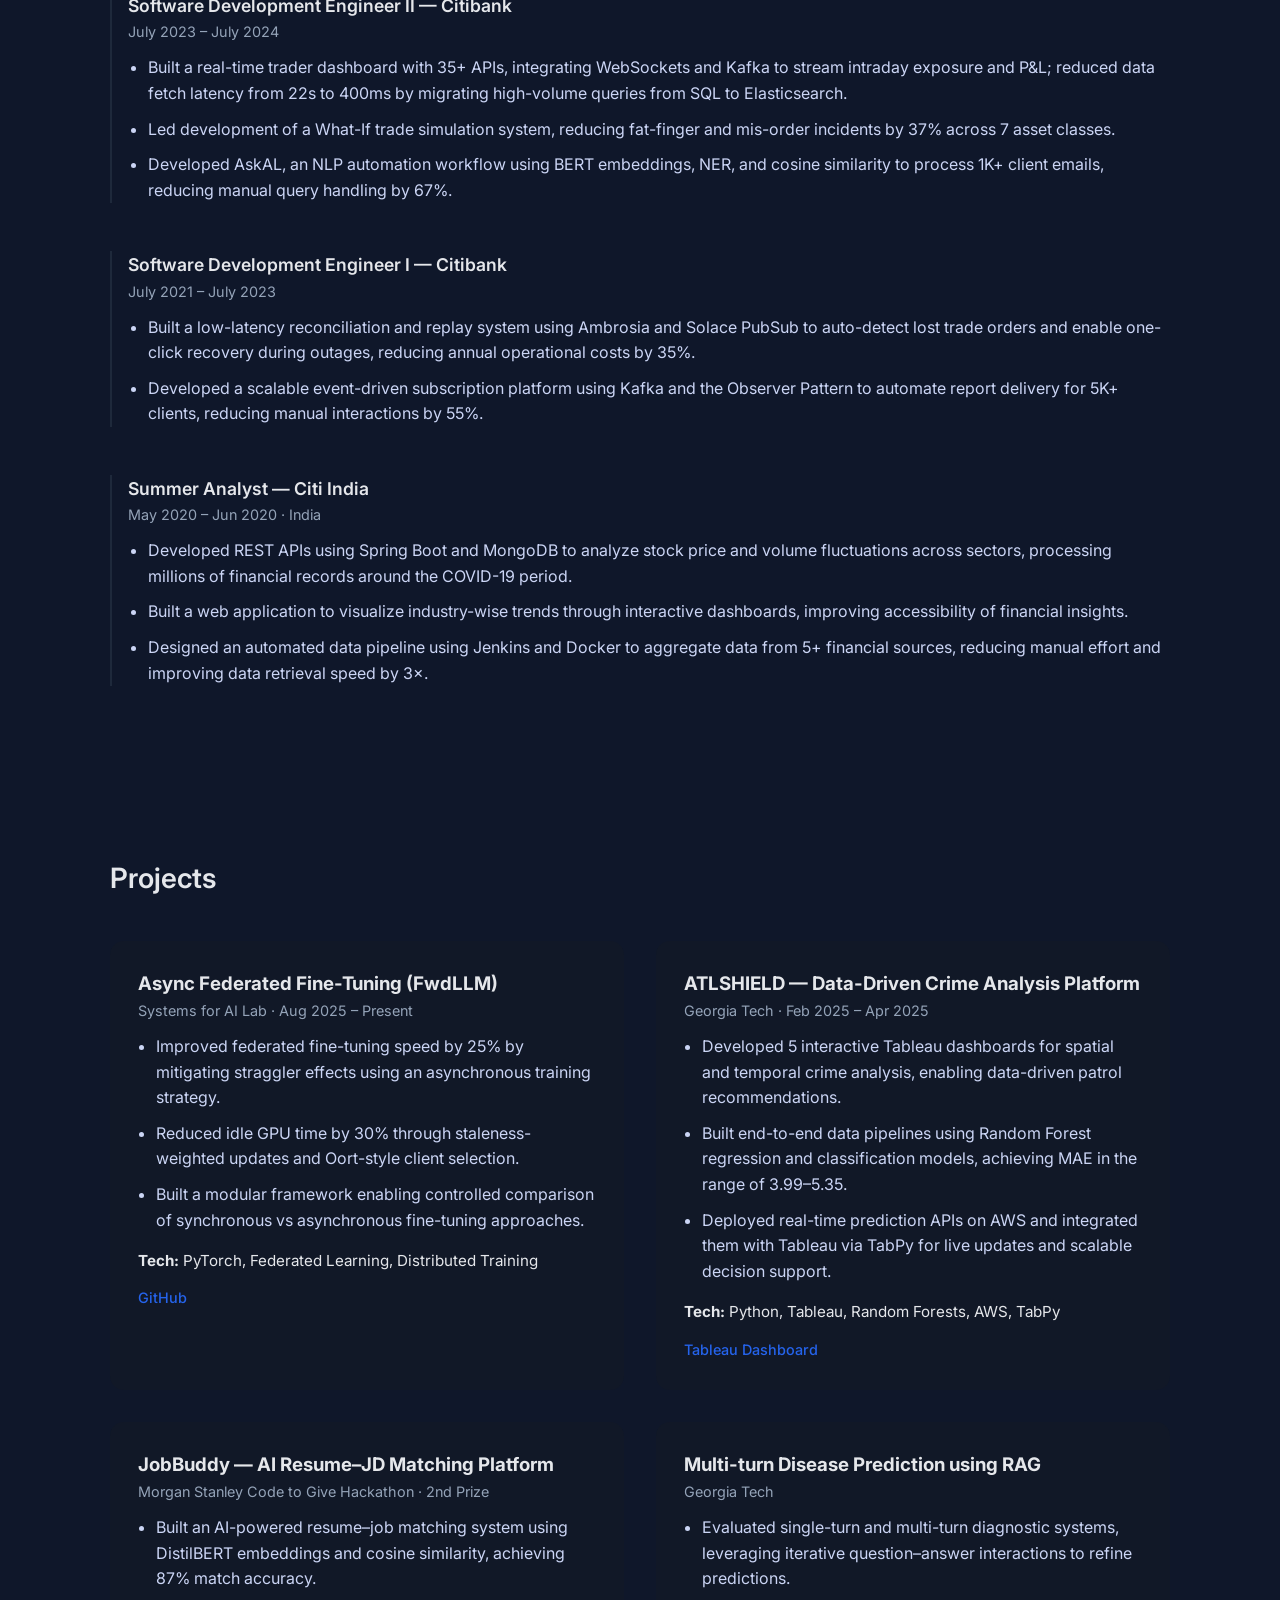
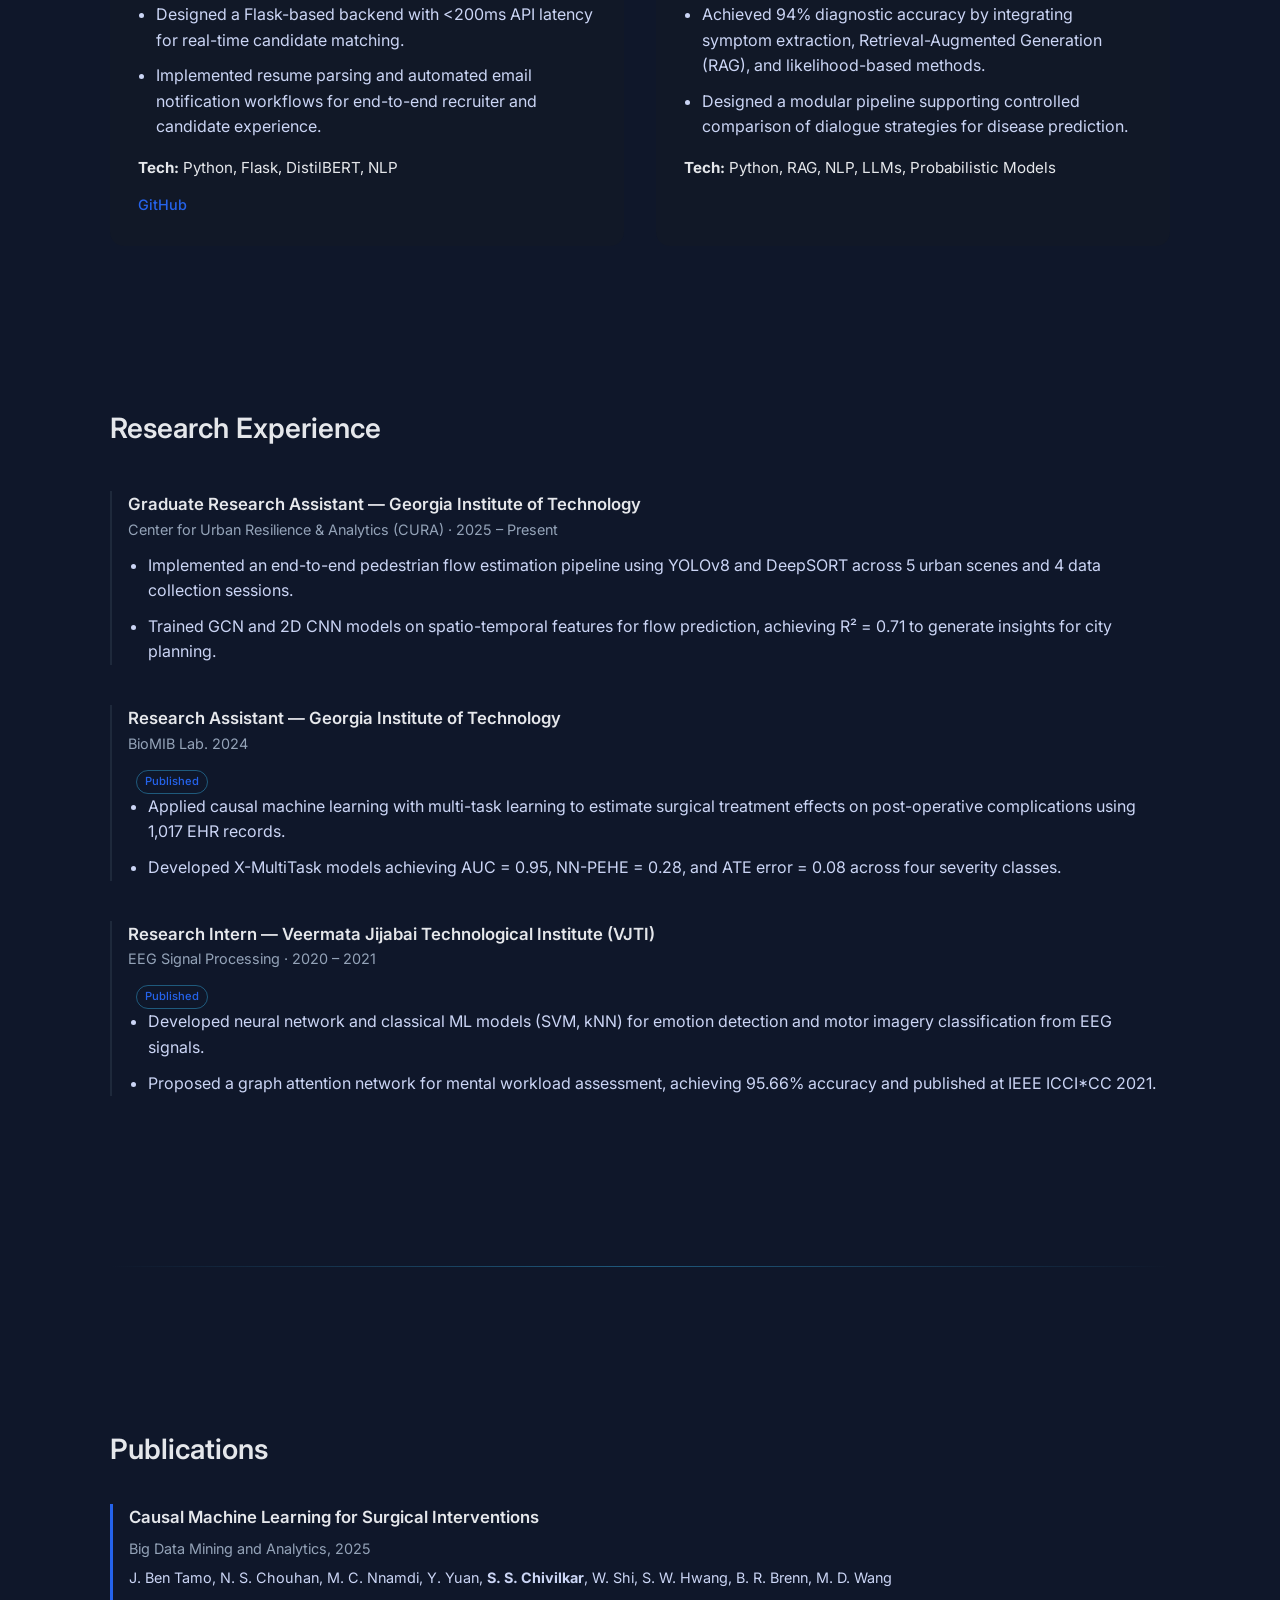
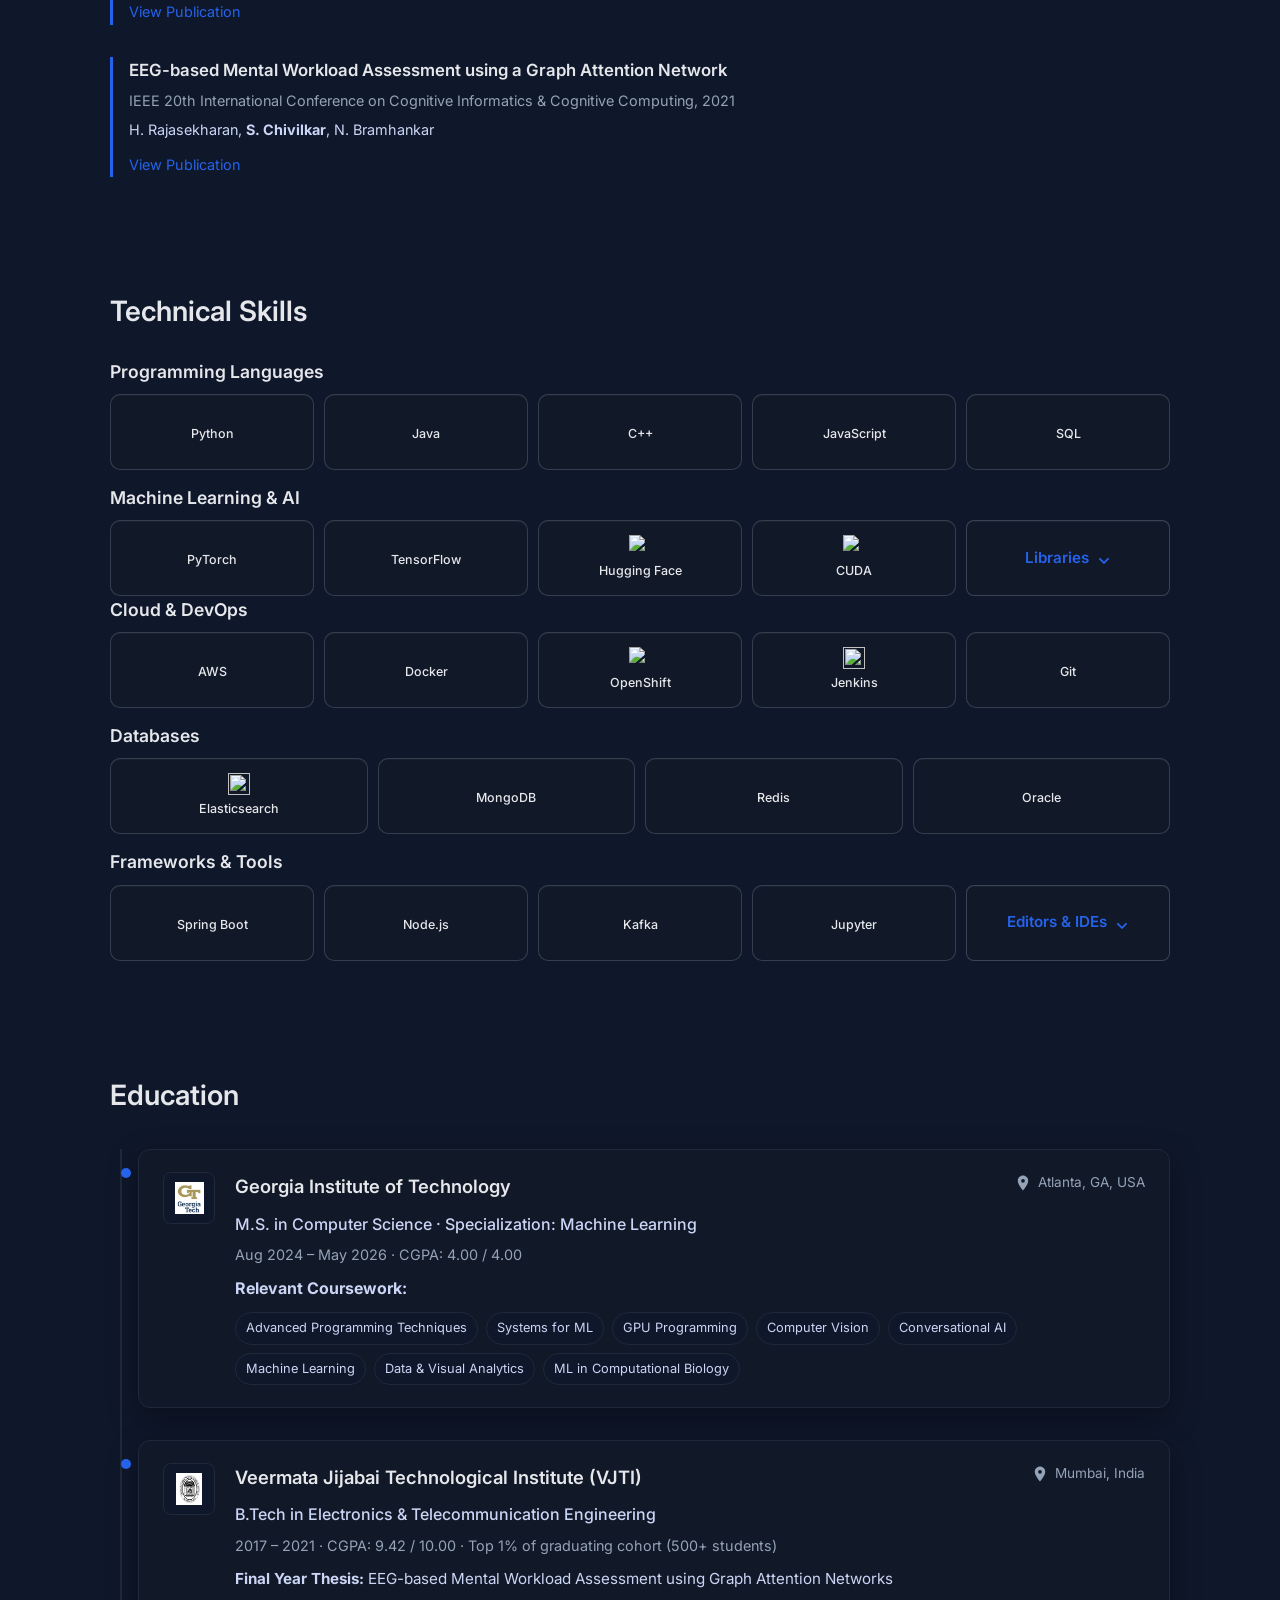
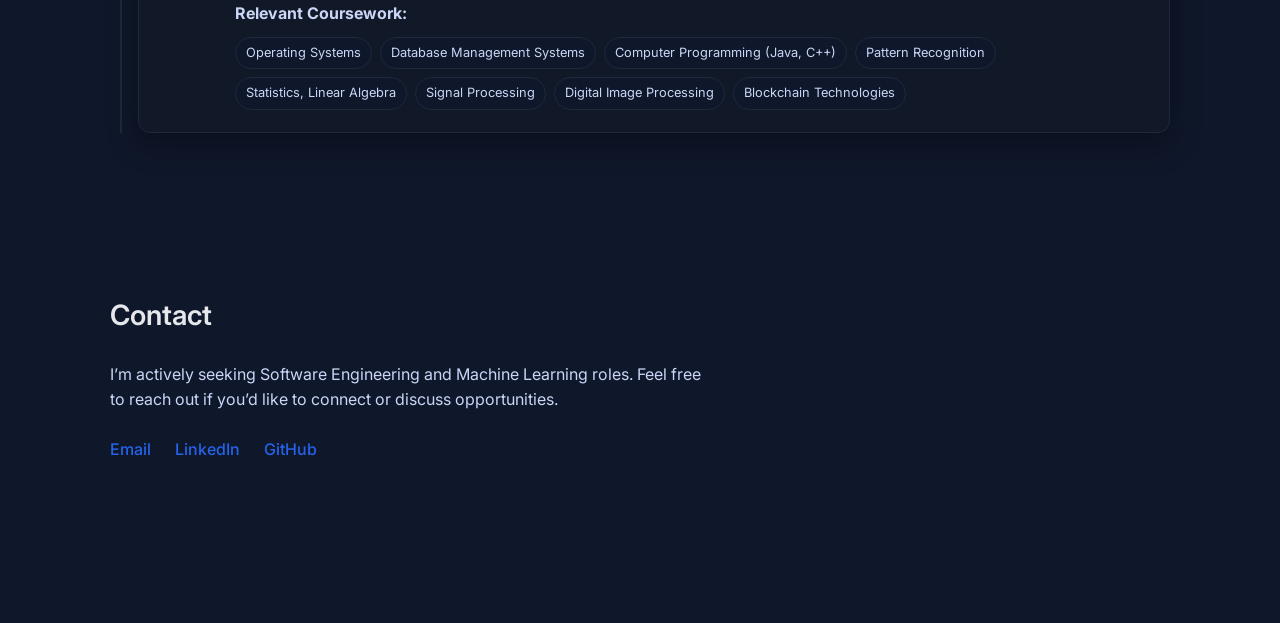
==== commit 8943dad6: "Improve skills layout and add education section" ====
--- a/index.html
+++ b/index.html
@@ -128,6 +128,7 @@
 
             <div class="skills-section">
 
+                <div class="skills-category">
                 <h3>Programming Languages</h3>
                 <div class="skills-grid-icons">
 
@@ -157,8 +158,10 @@
                     </div>
 
                 </div>
-
-
+                </div>
+
+
+                <div class="skills-category">
                 <h3>Machine Learning & AI</h3>
                 <div class="skills-grid-icons">
 
@@ -180,23 +183,6 @@
 
                     </div>
                     <div class="skill-tile">
-                        <img src="https://cdn.simpleicons.org/scikitlearn" class="skill-icon">
-                        <span>Scikit-learn</span>
-
-                    </div>
-
-                    <div class="skill-tile">
-                        <i class="devicon-numpy-plain colored"></i>
-                        <span>NumPy</span>
-                    </div>
-
-
-                    <div class="skill-tile">
-                        <i class="devicon-pandas-plain colored"></i>
-                        <span>Pandas</span>
-                    </div>
-
-                    <div class="skill-tile">
 
                         <img src="https://cdn.simpleicons.org/nvidia" class="skill-icon" alt="CUDA">
 
@@ -204,9 +190,29 @@
 
                     </div>
 
-                </div>
-
-
+                <details class="skills-disclosure">
+                    <summary>Libraries</summary>
+                    <div class="skills-grid-icons skills-grid-disclosure">
+                        <div class="skill-tile">
+                            <img src="https://cdn.simpleicons.org/scikitlearn" class="skill-icon" alt="Scikit-learn">
+                            <span>Scikit-learn</span>
+                        </div>
+
+                        <div class="skill-tile">
+                            <i class="devicon-numpy-plain colored"></i>
+                            <span>NumPy</span>
+                        </div>
+
+                        <div class="skill-tile">
+                            <i class="devicon-pandas-plain colored"></i>
+                            <span>Pandas</span>
+                        </div>
+                    </div>
+                </details>
+                </div>
+
+
+                <div class="skills-category">
                 <h3>Cloud & DevOps</h3>
                 <div class="skills-grid-icons">
 
@@ -221,11 +227,6 @@
                     </div>
 
                     <div class="skill-tile">
-                        <i class="devicon-kubernetes-plain colored"></i>
-                        <span>Kubernetes</span>
-                    </div>
-
-                    <div class="skill-tile">
 
                         <img src="https://cdn.simpleicons.org/redhatopenshift" class="skill-icon" alt="OpenShift">
 
@@ -247,8 +248,10 @@
                     </div>
 
                 </div>
-
-
+                </div>
+
+
+                <div class="skills-category">
                 <h3>Databases</h3>
                 <div class="skills-grid-icons">
 
@@ -277,7 +280,9 @@
                     </div>
 
                 </div>
-
+                </div>
+
+                <div class="skills-category">
                 <h3>Frameworks & Tools</h3>
 
                 <div class="skills-grid-icons">
@@ -288,6 +293,11 @@
                     </div>
 
                     <div class="skill-tile">
+                        <i class="devicon-nodejs-plain colored"></i>
+                        <span>Node.js</span>
+                    </div>
+
+                    <div class="skill-tile">
                         <i class="devicon-apachekafka-original colored"></i>
                         <span>Kafka</span>
                     </div>
@@ -297,16 +307,26 @@
                         <span>Jupyter</span>
                     </div>
 
-                    <div class="skill-tile">
-                        <i class="devicon-vscode-plain colored"></i>
-                        <span>VS Code</span>
-                    </div>
-
-                    <div class="skill-tile">
-                        <img src="https://cdn.simpleicons.org/intellijidea" class="skill-icon">
-                        <span>IntelliJ</span>
-
-                    </div>
+                    <details class="skills-disclosure">
+                        <summary>Editors &amp; IDEs</summary>
+                        <div class="skills-grid-icons skills-grid-disclosure">
+                            <div class="skill-tile">
+                                <i class="devicon-vscode-plain colored"></i>
+                                <span>VS Code</span>
+                            </div>
+
+                            <div class="skill-tile">
+                                <img src="https://cdn.simpleicons.org/intellijidea" class="skill-icon" alt="IntelliJ">
+                                <span>IntelliJ</span>
+                            </div>
+
+                            <div class="skill-tile">
+                                <img src="https://cdn.simpleicons.org/vim" class="skill-icon" alt="Vim">
+                                <span>Vim</span>
+                            </div>
+                        </div>
+                    </details>
+                </div>
                 </div>
             </div>
 
@@ -609,7 +629,78 @@
             </div>
         </section>
 
-        <div id="education-section"></div>
+        <section id="education">
+            <h2>Education</h2>
+
+            <div class="education-timeline">
+                <div class="education-item">
+                    <div class="education-logo">
+                        <img src="assets/logos/gatech.png" alt="Georgia Tech">
+                    </div>
+
+                    <div class="education-content">
+                        <div class="education-header">
+                            <h3>Georgia Institute of Technology</h3>
+                            <span class="education-location">
+                                <svg class="location-icon" viewBox="0 0 24 24">
+                                    <path d="M12 2C8.13 2 5 5.13 5 9c0 5.25 7 13 7 13s7-7.75 7-13c0-3.87-3.13-7-7-7zm0 9.5a2.5 2.5 0 110-5 2.5 2.5 0 010 5z"/>
+                                </svg>
+                                Atlanta, GA, USA
+                            </span>
+                        </div>
+                        <p class="education-degree">M.S. in Computer Science · Specialization: Machine Learning</p>
+                        <span class="education-meta">Aug 2024 – May 2026 · CGPA: 4.00 / 4.00</span>
+                        <div class="education-coursework">
+                            <strong>Relevant Coursework:</strong>
+                            <div class="course-tags">
+                                <span>Advanced Programming Techniques</span>
+                                <span>Systems for ML</span>
+                                <span>GPU Programming</span>
+                                <span>Computer Vision</span>
+                                <span>Conversational AI</span>
+                                <span>Machine Learning</span>
+                                <span>Data &amp; Visual Analytics</span>
+                                <span>ML in Computational Biology</span>
+                            </div>
+                        </div>
+                    </div>
+                </div>
+
+                <div class="education-item">
+                    <div class="education-logo">
+                        <img src="assets/logos/vjti.png" alt="VJTI">
+                    </div>
+
+                    <div class="education-content">
+                        <div class="education-header">
+                            <h3>Veermata Jijabai Technological Institute (VJTI)</h3>
+                            <span class="education-location">
+                                <svg class="location-icon" viewBox="0 0 24 24">
+                                    <path d="M12 2C8.13 2 5 5.13 5 9c0 5.25 7 13 7 13s7-7.75 7-13c0-3.87-3.13-7-7-7zm0 9.5a2.5 2.5 0 110-5 2.5 2.5 0 010 5z"/>
+                                </svg>
+                                Mumbai, India
+                            </span>
+                        </div>
+                        <p class="education-degree">B.Tech in Electronics &amp; Telecommunication Engineering</p>
+                        <span class="education-meta">2017 – 2021 · CGPA: 9.42 / 10.00 · Top 1% of graduating cohort (500+ students)</span>
+                        <p class="education-thesis"><strong>Final Year Thesis:</strong> EEG-based Mental Workload Assessment using Graph Attention Networks</p>
+                        <div class="education-coursework">
+                            <strong>Relevant Coursework:</strong>
+                            <div class="course-tags">
+                                <span>Operating Systems</span>
+                                <span>Database Management Systems</span>
+                                <span>Computer Programming (Java, C++)</span>
+                                <span>Pattern Recognition</span>
+                                <span>Statistics, Linear Algebra</span>
+                                <span>Signal Processing</span>
+                                <span>Digital Image Processing</span>
+                                <span>Blockchain Technologies</span>
+                            </div>
+                        </div>
+                    </div>
+                </div>
+            </div>
+        </section>
         <section id="contact" class="fade-in">
             <h2>Contact</h2>
 
@@ -627,7 +718,6 @@
 
     </main>
     <footer id="footer"></footer>
-    <script src="js/loadSections.js"></script>
 </body>
 
 </html>
--- a/css/main.css
+++ b/css/main.css
@@ -75,6 +75,8 @@
   max-width: 1100px;
   margin: 0 auto;
   padding: 0 20px;
+  display: flex;
+  flex-direction: column;
 }
 
 section {
@@ -870,13 +872,16 @@
 /* ---------- SKILLS SECTION ---------- */
 
 .skills-section{
-  margin-top:40px;
+  margin-top: 16px;
+}
+
+.skills-category + .skills-category {
+  margin-top: 14px;
 }
 
 .skills-section h3{
-  margin-top:40px;
-  margin-bottom:20px;
-  font-size:1.2rem;
+  margin: 0 0 8px;
+  font-size:1.1rem;
   font-weight:600;
 }
 
@@ -884,9 +889,68 @@
 
 .skills-grid-icons{
   display:grid;
-  grid-template-columns:repeat(auto-fit,minmax(140px,1fr));
-  gap:18px;
-  max-width:900px;
+  grid-template-columns:repeat(auto-fit,minmax(95px,1fr));
+  gap:10px;
+  max-width:none;
+}
+
+.skills-disclosure {
+  position: relative;
+  min-height: 76px;
+  margin: 0;
+}
+
+.skills-disclosure summary {
+  display: flex;
+  list-style: none;
+  height: 100%;
+  min-height: 76px;
+  align-items: center;
+  justify-content: center;
+  gap: 8px;
+  padding: 8px;
+  color: var(--accent);
+  font-size: 0.95rem;
+  font-weight: 600;
+  cursor: pointer;
+  border: 1px solid var(--border-subtle);
+  border-radius: 8px;
+  background: var(--card-bg);
+  transition: background-color 0.2s ease, border-color 0.2s ease;
+}
+
+.skills-disclosure summary::marker {
+  content: '';
+}
+
+.skills-disclosure summary::after {
+  content: '⌄';
+  font-size: 1.1rem;
+  transition: transform 0.2s ease;
+}
+
+.skills-disclosure[open] summary::after {
+  transform: rotate(180deg);
+}
+
+.skills-disclosure summary:hover {
+  border-color: var(--accent);
+  background: rgba(37, 99, 235, 0.08);
+}
+
+.skills-grid-disclosure {
+  position: absolute;
+  top: calc(100% + 10px);
+  right: 0;
+  z-index: 10;
+  grid-template-columns: repeat(3, minmax(95px, 1fr));
+  width: 330px;
+  margin: 0;
+  padding: 10px;
+  border: 1px solid var(--border-subtle);
+  border-radius: 10px;
+  background: var(--bg-secondary);
+  box-shadow: var(--shadow-soft);
 }
 
 /* tile */
@@ -897,7 +961,8 @@
   align-items:center;
   justify-content:center;
 
-  padding:18px;
+  min-height: 76px;
+  padding:8px;
 
   border-radius:10px;
   background:var(--card-bg);
@@ -910,6 +975,25 @@
 
 [data-theme="dark"] .skill-tile{
   border:1px solid rgba(255,255,255,0.05);
+}
+
+/* Improve card separation on the default dark theme as well as an explicitly selected one. */
+:root:not([data-theme="light"]) .skill-tile,
+[data-theme="dark"] .skill-tile {
+  border-color: rgba(148, 163, 184, 0.28);
+  box-shadow: inset 0 1px 0 rgba(255, 255, 255, 0.035);
+}
+
+:root:not([data-theme="light"]) .skills-disclosure summary,
+[data-theme="dark"] .skills-disclosure summary {
+  border-color: rgba(148, 163, 184, 0.32);
+  box-shadow: inset 0 1px 0 rgba(255, 255, 255, 0.035);
+}
+
+[data-theme="light"] .skill-tile,
+[data-theme="light"] .skills-disclosure summary {
+  border-color: rgba(100, 116, 139, 0.32);
+  box-shadow: 0 1px 2px rgba(15, 23, 42, 0.035);
 }
 
 .skill-tile:hover{
@@ -920,27 +1004,34 @@
 /* icons */
 
 .skill-tile i{
-  font-size:32px;
-  margin-bottom:10px;
+  font-size:22px;
+  margin-bottom:4px;
 }
 
 .skill-icon{
-  width:28px;
-  height:28px;
+  width:22px;
+  height:22px;
   object-fit:contain;
-  margin-bottom:10px;
+  margin-bottom:4px;
 }
 
 /* text */
 
 .skill-tile span{
-  font-size:.9rem;
+  font-size:.78rem;
   color:var(--text-primary);
   font-weight:500;
 }
 
 [data-theme="light"] .skill-tile i{
   filter:brightness(0.95);
+}
+
+@media (max-width: 700px) {
+  .skills-grid-disclosure {
+    left: 0;
+    right: auto;
+  }
 }
 
 /* card colors */
@@ -1113,6 +1204,24 @@
   }
 }
 
+/* Keep skills immediately before the education section in the page flow. */
+#hero {
+  order: -1;
+}
+
+#skills {
+  order: 1;
+  padding: 32px 0;
+}
+
+#education {
+  order: 2;
+}
+
+#contact {
+  order: 3;
+}
+
 .social-circle{
   width:54px;
   height:54px;
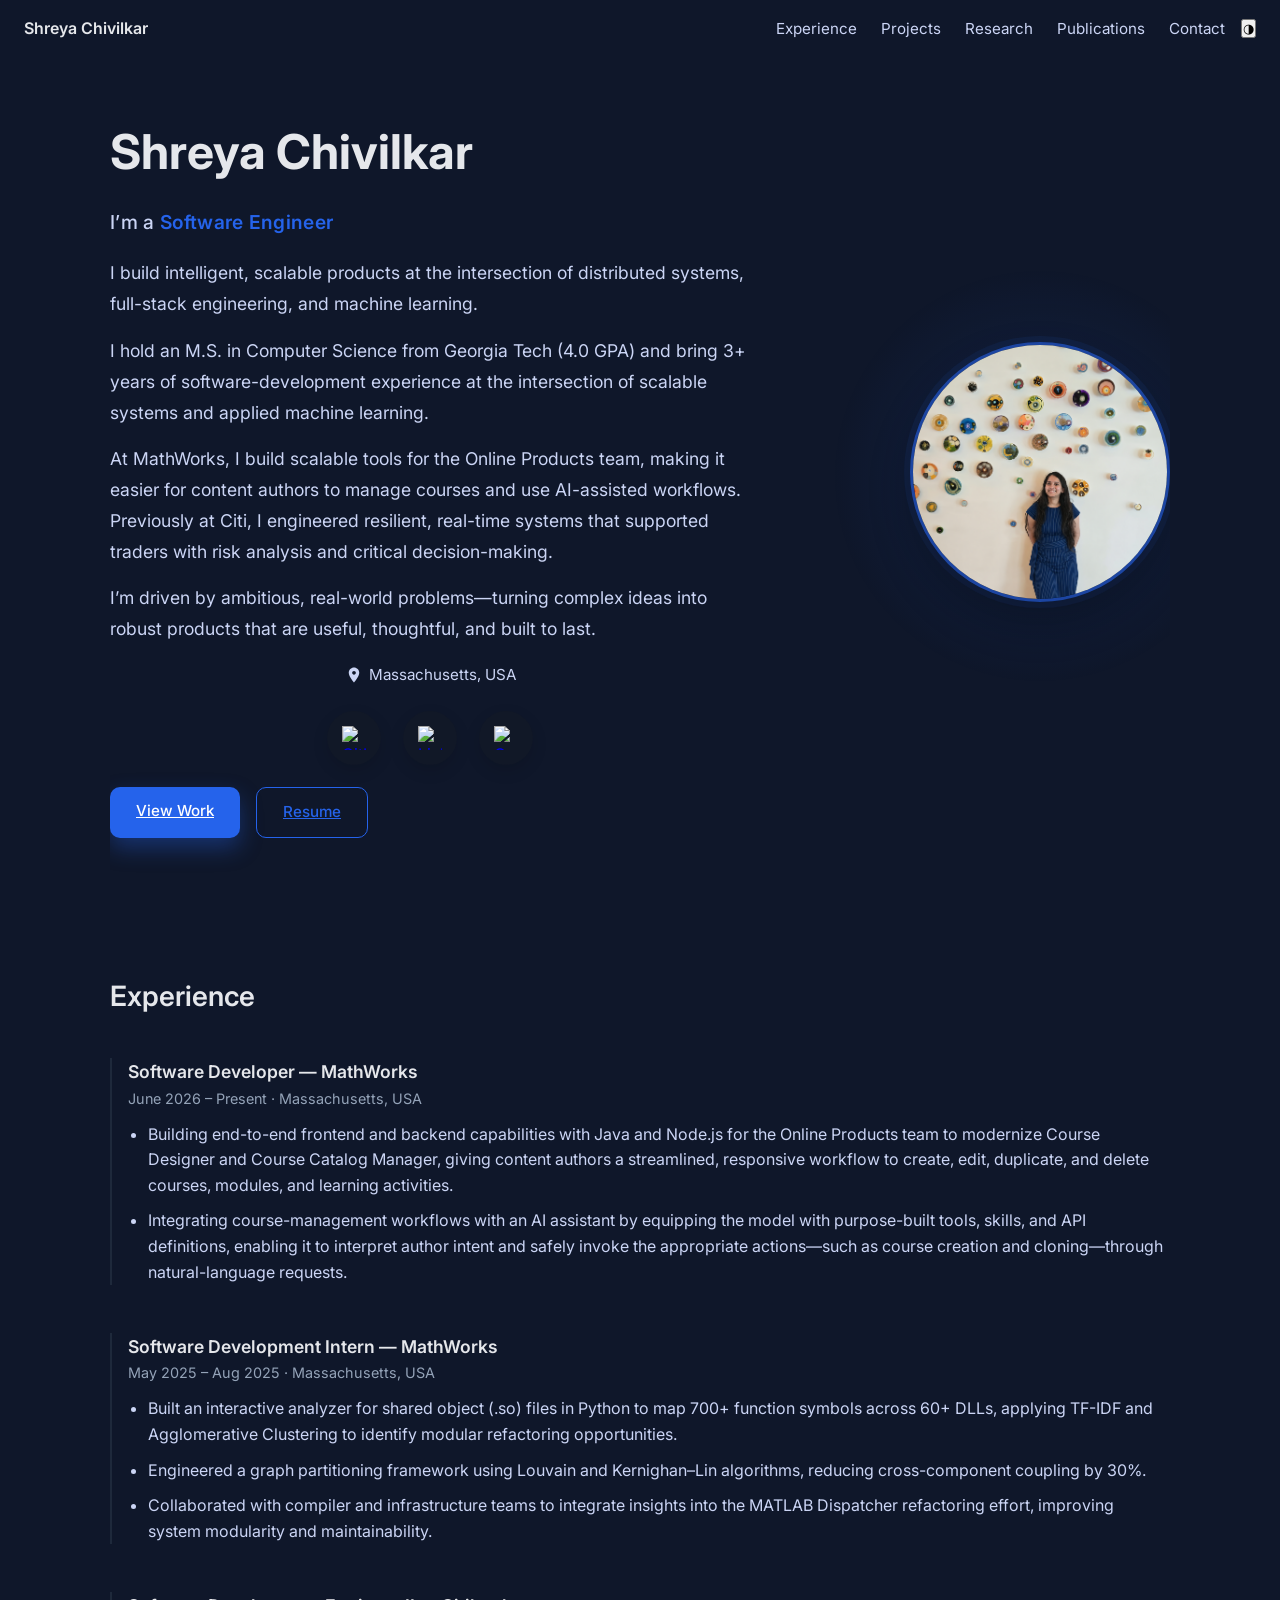
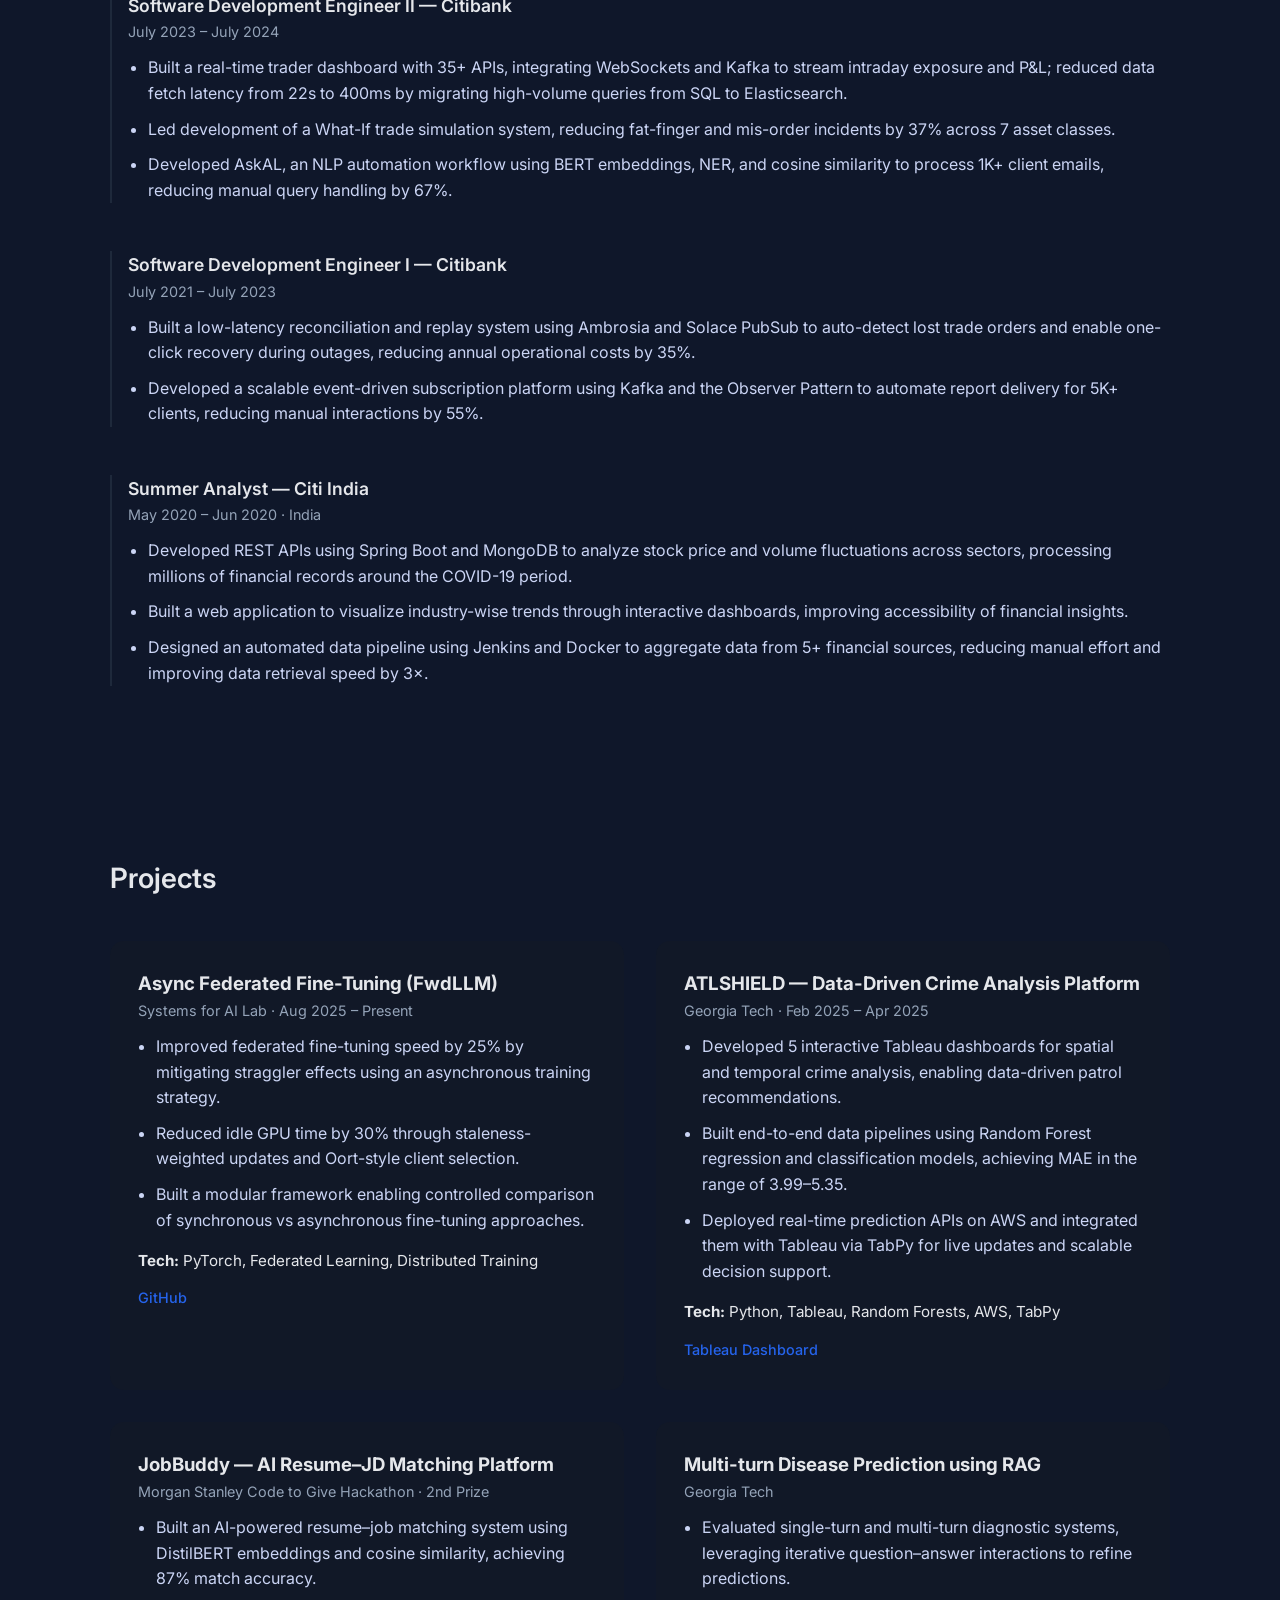
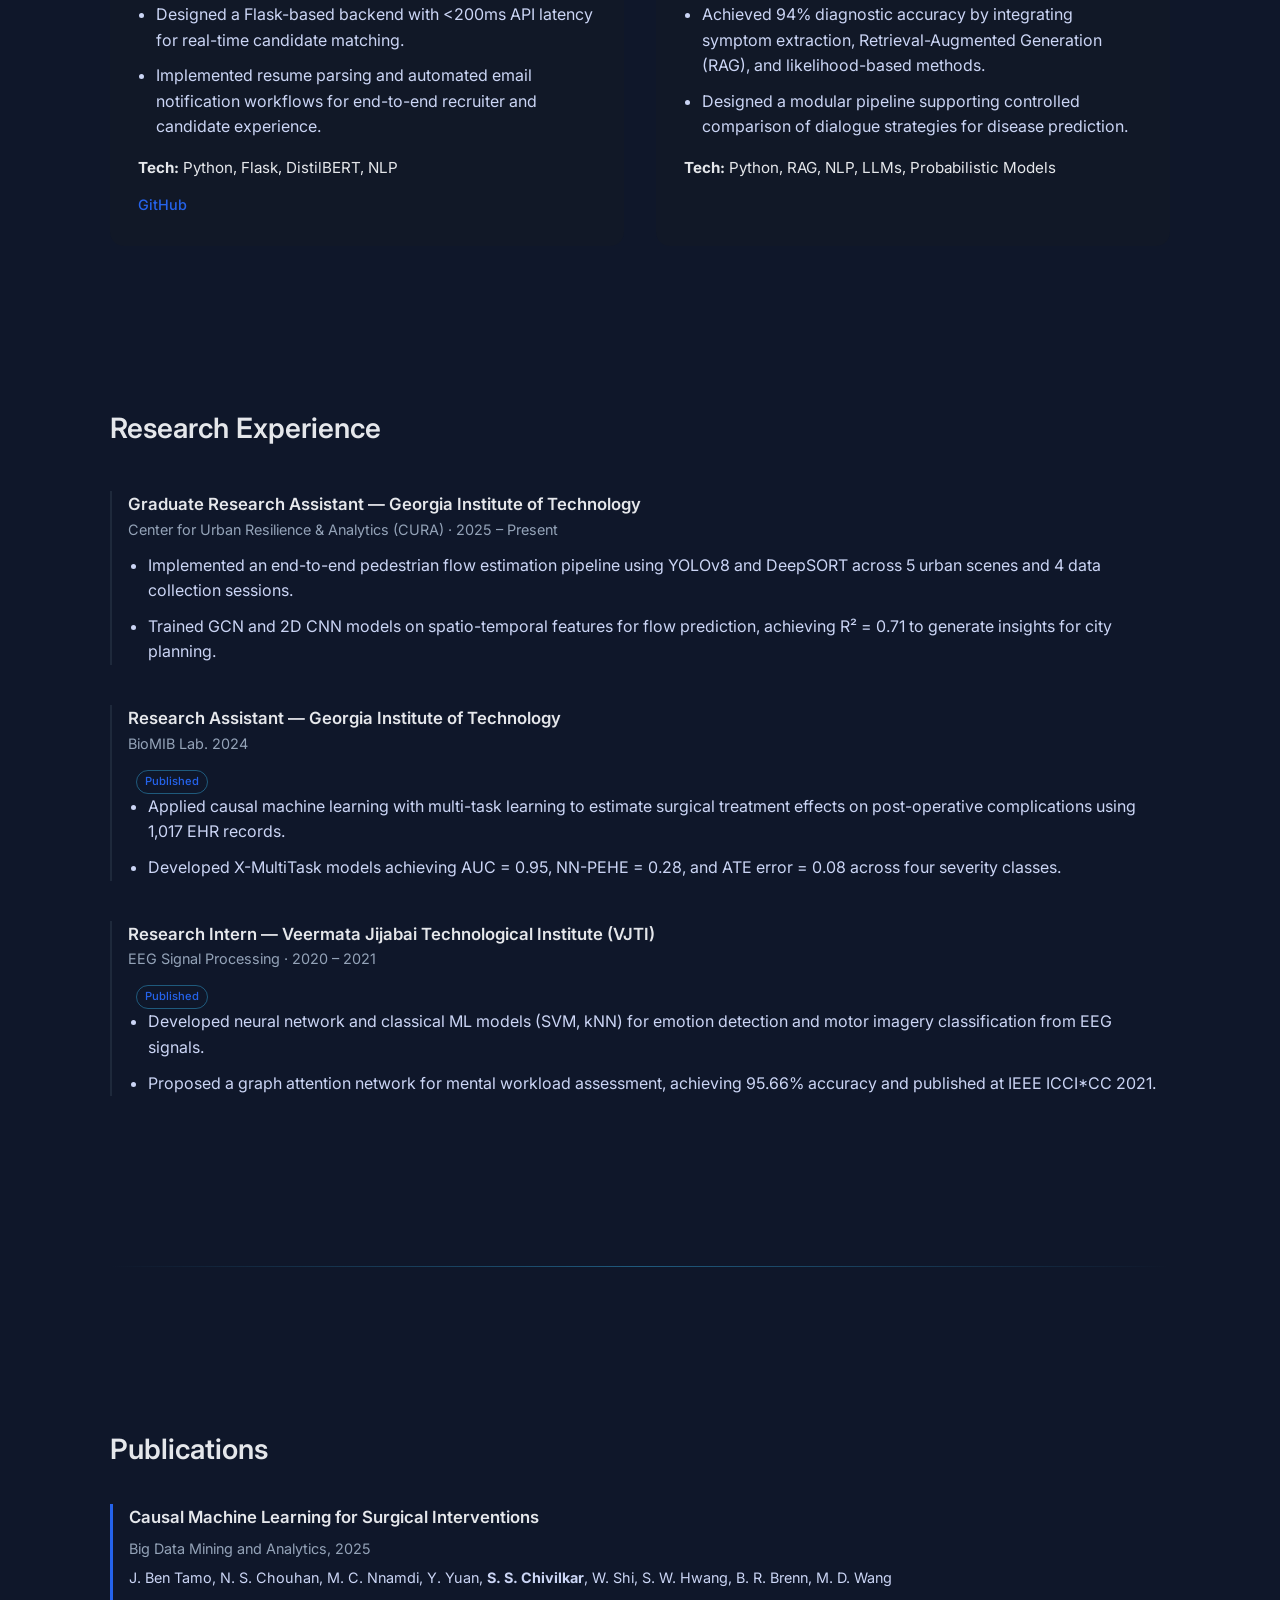
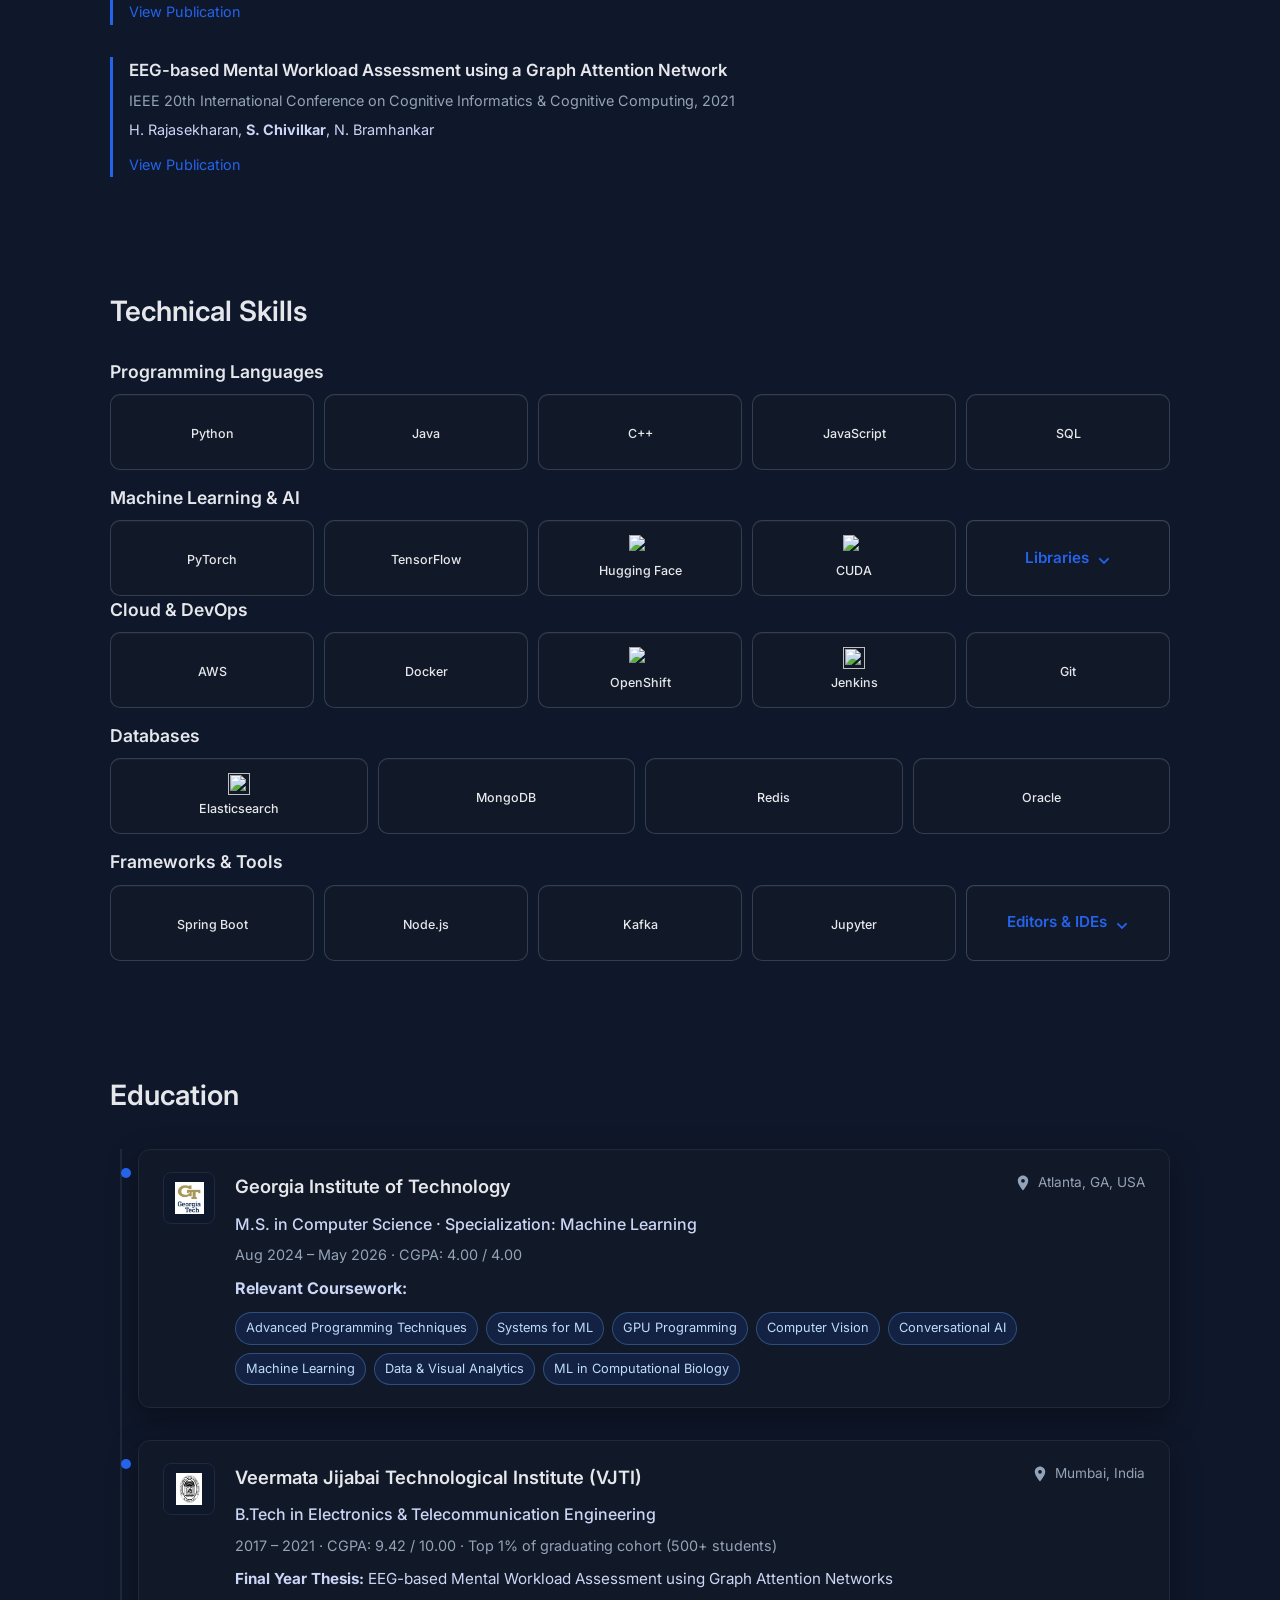
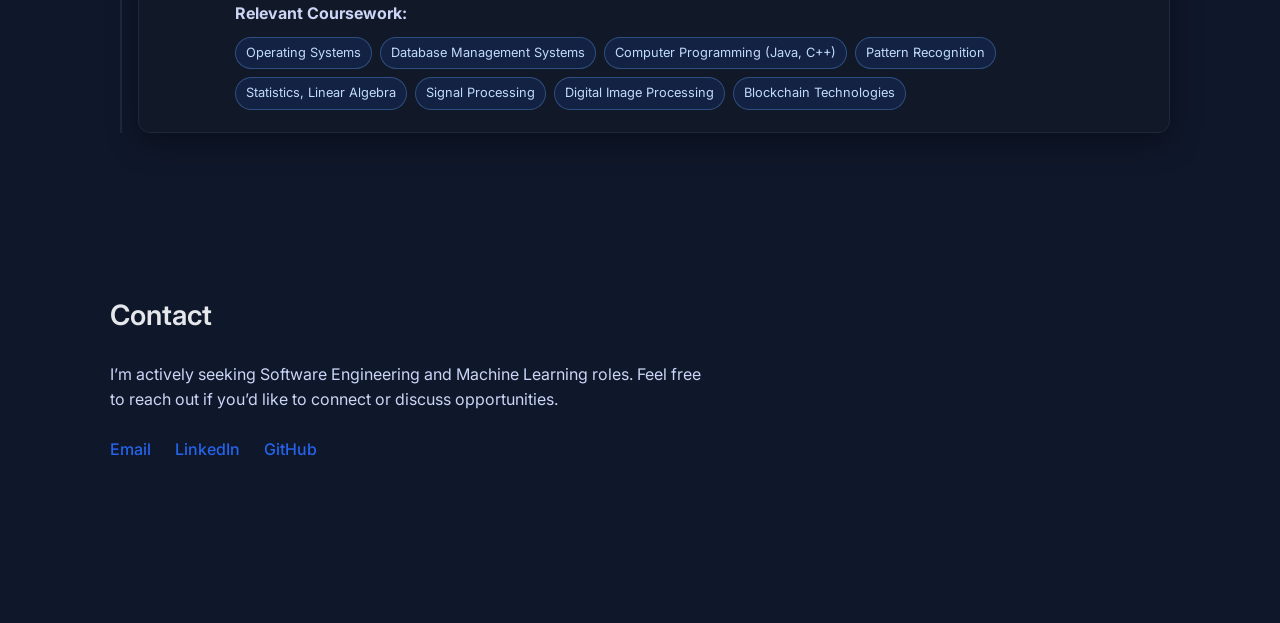
==== commit 0855cd8f: "Edit picture" ====
--- a/index.html
+++ b/index.html
@@ -59,13 +59,21 @@
 
                     <div class="hero-about">
                         <p>
-                            I’m a Computer Science Master’s student at Georgia Tech with over three
-                            years of industry experience building reliable software in financial services.
+                            I hold an M.S. in Computer Science from Georgia Tech (4.0 GPA) and bring
+                            3+ years of software-development experience at the intersection of scalable
+                            systems and applied machine learning.
                         </p>
 
                         <p>
-                            My work spans scalable microservices, real-time data pipelines, AI-enabled
-                            product experiences, and applied machine learning research in healthcare.
+                            At MathWorks, I build scalable tools for the Online Products team, making it
+                            easier for content authors to manage courses and use AI-assisted workflows.
+                            Previously at Citi, I engineered resilient, real-time systems that supported
+                            traders with risk analysis and critical decision-making.
+                        </p>
+
+                        <p>
+                            I’m driven by ambitious, real-world problems—turning complex ideas into
+                            robust products that are useful, thoughtful, and built to last.
                         </p>
                     </div>
 
@@ -114,7 +122,7 @@
                 </div>
 
                 <div class="hero-photo">
-                    <img src="assets/images/shreya.jpeg" alt="Shreya Chivilkar">
+                    <img src="assets/images/shreya-hero-blue.png" alt="Shreya Chivilkar">
                 </div>
 
             </div>
--- a/css/main.css
+++ b/css/main.css
@@ -607,11 +607,17 @@
 
   border-radius:999px;
 
-  background:var(--bg-primary);
-
-  border:1px solid var(--border-subtle);
-
-  color:var(--text-secondary);
+  background:rgba(37, 99, 235, 0.14);
+
+  border:1px solid rgba(96, 165, 250, 0.34);
+
+  color:#bfdbfe;
+}
+
+[data-theme="light"] .course-tags span{
+  background:rgba(37, 99, 235, 0.07);
+  border-color:rgba(37, 99, 235, 0.22);
+  color:#1d4ed8;
 }
 
 .education-header{
@@ -1222,6 +1228,116 @@
   order: 3;
 }
 
+/* ---------- MOBILE LAYOUT ---------- */
+
+@media (max-width: 768px) {
+  body {
+    overflow-x: hidden;
+  }
+
+  main {
+    padding: 0 16px;
+  }
+
+  section {
+    padding: 56px 0;
+  }
+
+  h1 {
+    font-size: 2.2rem;
+  }
+
+  h2 {
+    font-size: 1.55rem;
+    margin-bottom: 18px;
+  }
+
+  .navbar {
+    padding: 12px 16px;
+  }
+
+  .nav-right {
+    gap: 10px;
+  }
+
+  .nav-links {
+    top: 56px;
+    right: 16px;
+  }
+
+  .project-card {
+    padding: 20px;
+  }
+
+  .education-timeline {
+    gap: 20px;
+    margin-top: 20px;
+    padding-left: 18px;
+  }
+
+  .education-timeline::before {
+    left: 5px;
+  }
+
+  .education-item {
+    flex-direction: column;
+    gap: 14px;
+    padding: 18px;
+  }
+
+  .education-item::before {
+    left: -14px;
+    top: 20px;
+  }
+
+  .education-logo {
+    width: 46px;
+    height: 46px;
+  }
+
+  .education-content {
+    width: 100%;
+    min-width: 0;
+  }
+
+  .education-header {
+    flex-direction: column;
+    gap: 6px;
+  }
+
+  .education-content h3 {
+    font-size: 1.05rem;
+    line-height: 1.35;
+  }
+
+  .education-location {
+    white-space: normal;
+  }
+
+  .education-degree,
+  .education-thesis {
+    font-size: 0.92rem;
+  }
+
+  .education-meta {
+    font-size: 0.82rem;
+    line-height: 1.5;
+  }
+
+  .course-tags {
+    gap: 6px;
+  }
+
+  .course-tags span {
+    font-size: 0.72rem;
+    padding: 4px 8px;
+  }
+
+  .skills-grid-disclosure {
+    width: min(330px, calc(100vw - 32px));
+  }
+}
+
 .social-circle{
   width:54px;
   height:54px;
